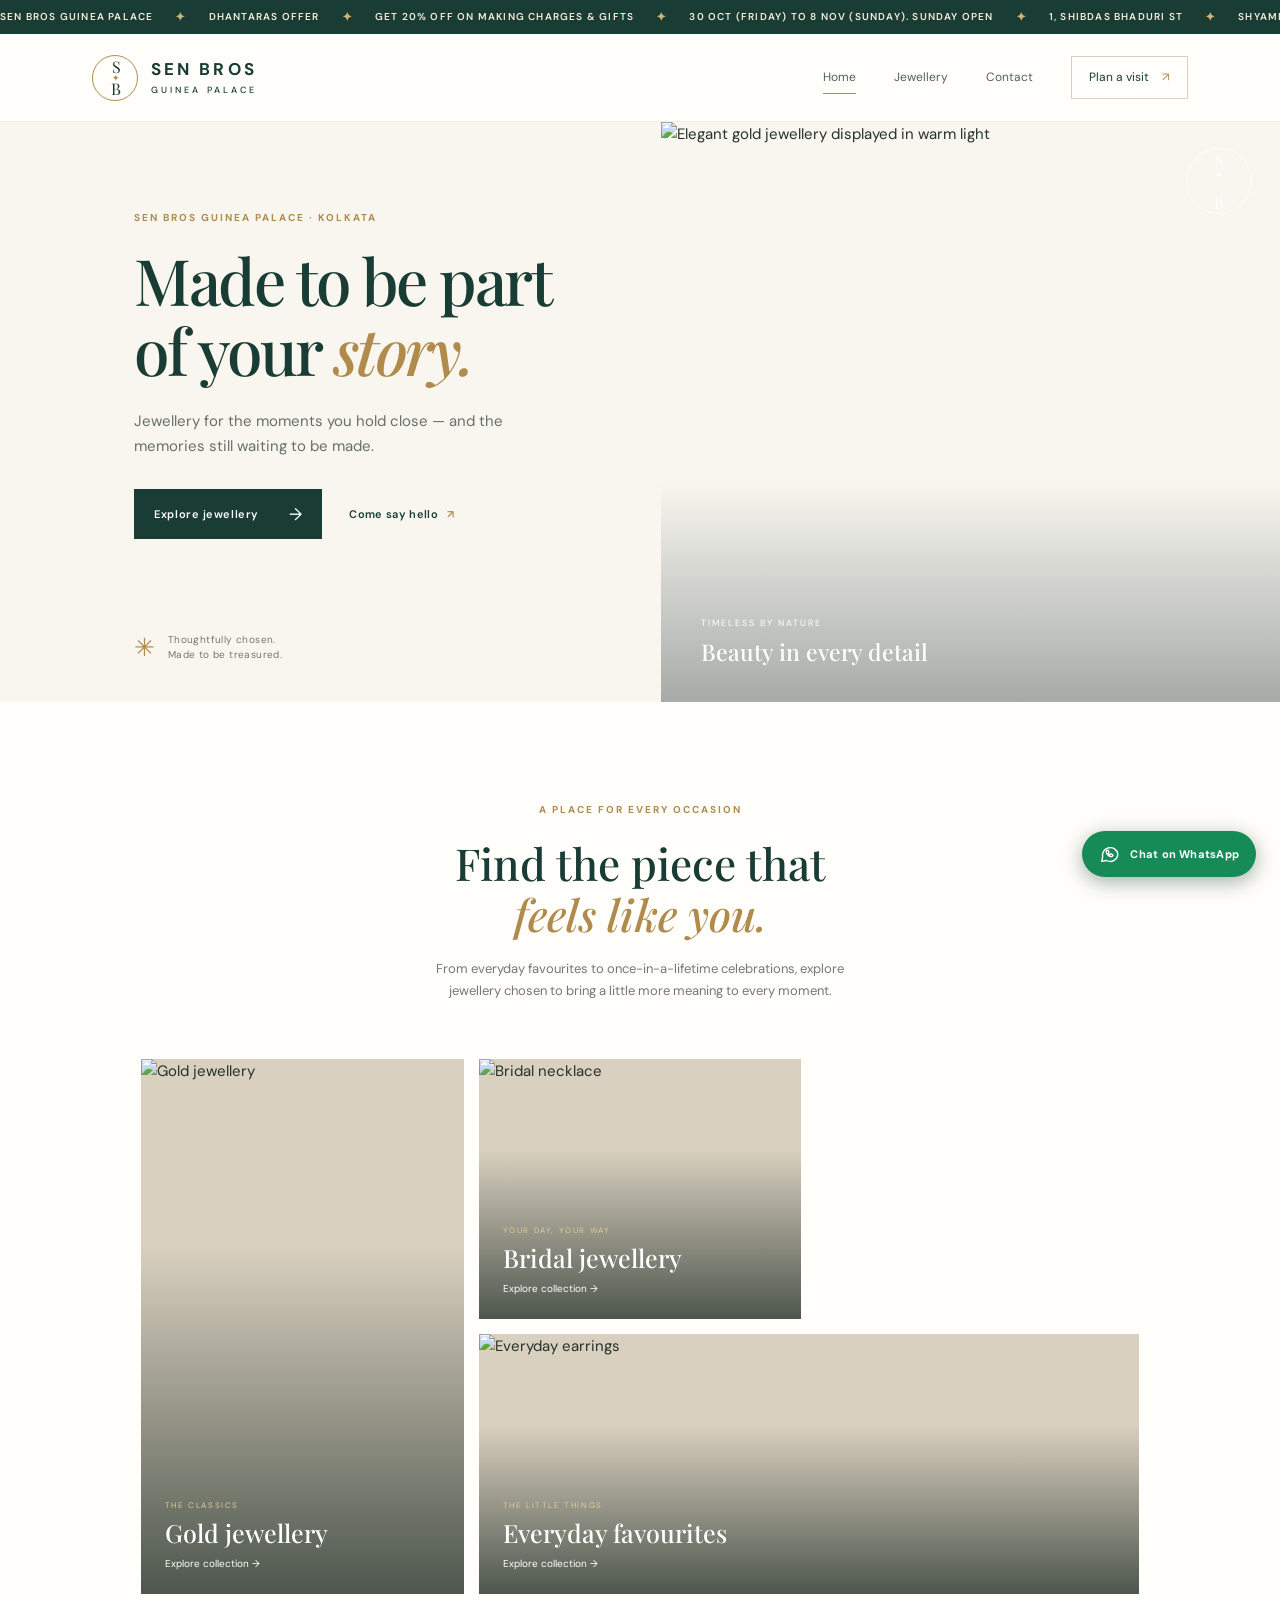
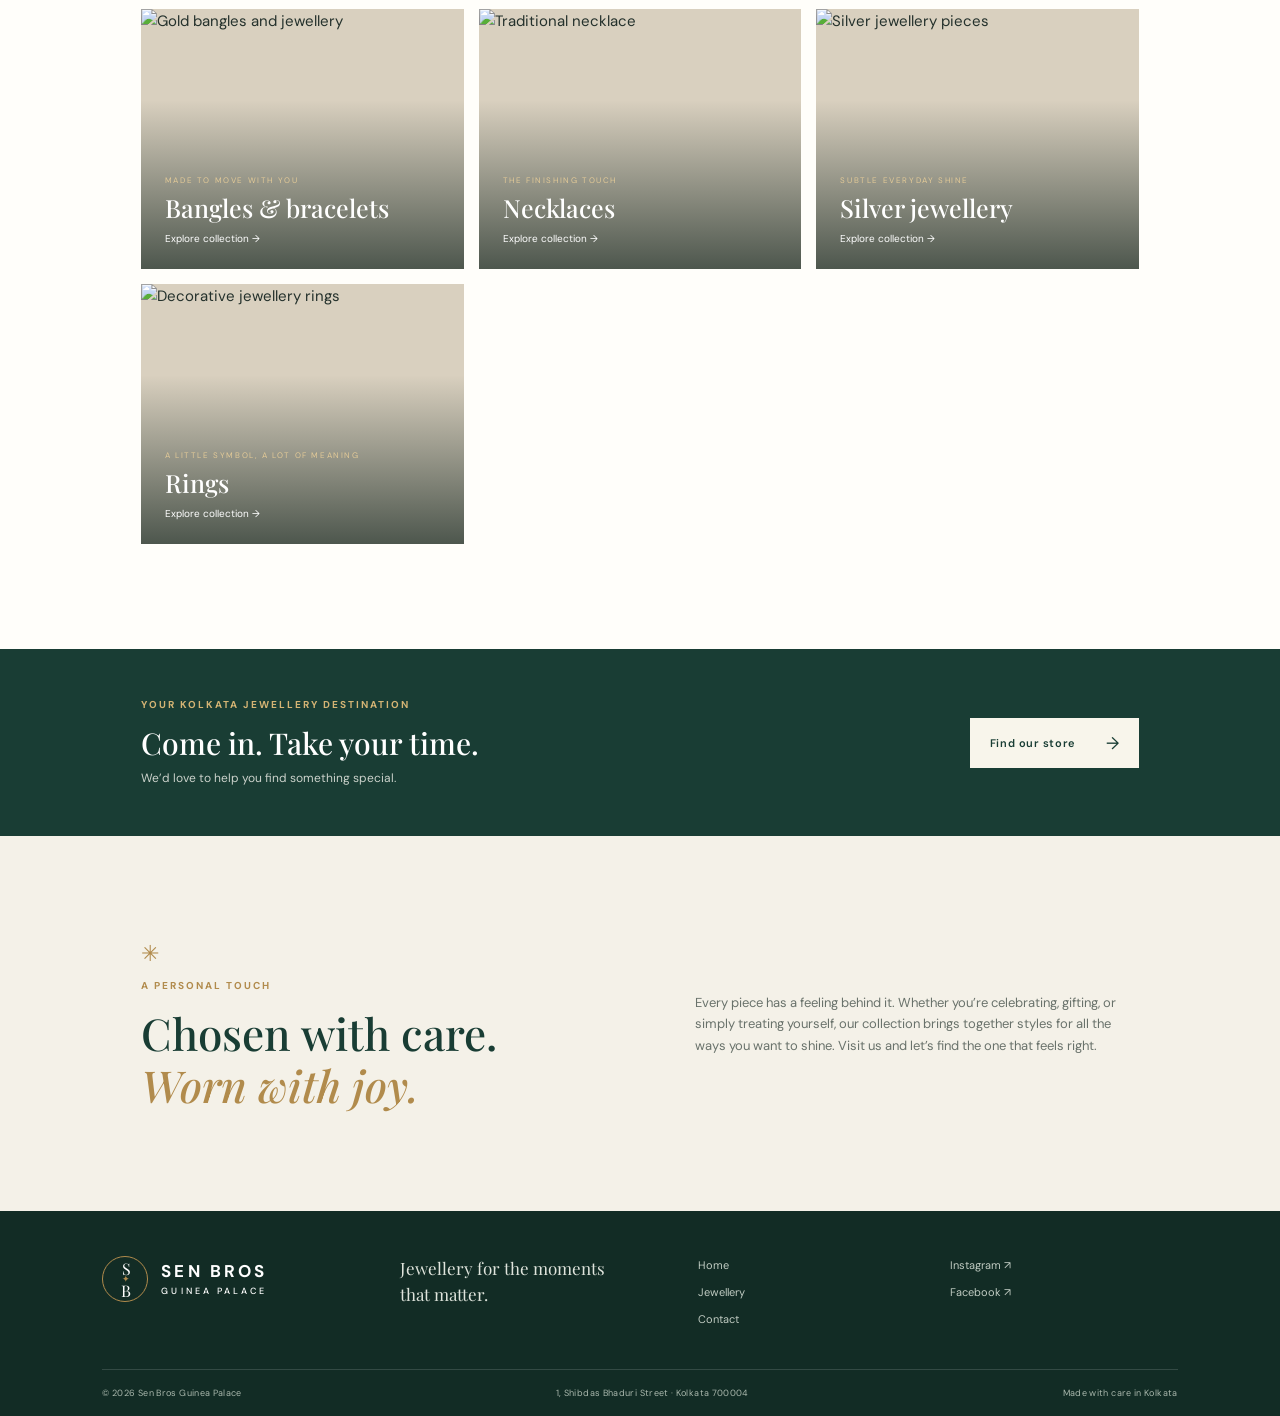
==== index.html @ df0d5112 "Add Sen Bros Guinea Palace website" ====
<!doctype html>
<html lang="en">
<head>
  <meta charset="utf-8">
  <meta name="viewport" content="width=device-width, initial-scale=1">
  <meta name="theme-color" content="#193d34">
  <meta name="description" content="Explore gold, silver, bridal, rings and everyday jewellery at Sen Bros Guinea Palace in Kolkata. Call or visit our jewellery store.">
  <title>Sen Bros Guinea Palace | Jewellery, made for your moments</title>
  <link rel="canonical" href="https://anjansenn-creator.github.io/senbrosguineapalace/">
  <meta property="og:type" content="website">
  <meta property="og:site_name" content="Sen Bros Guinea Palace">
  <meta property="og:title" content="Sen Bros Guinea Palace | Jewellery, made for your moments">
  <meta property="og:description" content="Explore gold, bridal and everyday jewellery at Sen Bros Guinea Palace in Kolkata.">
  <meta property="og:url" content="https://anjansenn-creator.github.io/senbrosguineapalace/">
  <meta property="og:image" content="https://images.unsplash.com/photo-1617038220319-276d3cfab638?auto=format&fit=crop&w=1200&q=85">
  <meta name="twitter:card" content="summary_large_image">
  <meta name="twitter:title" content="Sen Bros Guinea Palace | Jewellery, made for your moments">
  <meta name="twitter:description" content="Explore gold, bridal and everyday jewellery at Sen Bros Guinea Palace in Kolkata.">
  <meta name="twitter:image" content="https://images.unsplash.com/photo-1617038220319-276d3cfab638?auto=format&fit=crop&w=1200&q=85">
  <!-- Add the google-site-verification meta tag provided by Search Console here. -->
  <link rel="preconnect" href="https://fonts.googleapis.com">
  <link rel="preconnect" href="https://fonts.gstatic.com" crossorigin>
  <link href="https://fonts.googleapis.com/css2?family=DM+Sans:wght@400;500;600;700&family=Playfair+Display:wght@500;600;700&display=swap" rel="stylesheet">
  <link rel="stylesheet" href="styles.css">
  <script type="application/ld+json">
  {
    "@context": "https://schema.org",
    "@type": "JewelryStore",
    "name": "Sen Bros Guinea Palace",
    "url": "https://anjansenn-creator.github.io/senbrosguineapalace/",
    "image": "https://images.unsplash.com/photo-1617038220319-276d3cfab638?auto=format&fit=crop&w=1200&q=85",
    "description": "Gold, silver, bridal, rings and everyday jewellery in Kolkata.",
    "telephone": "+91 74399 66356",
    "email": "anjansenn@gmail.com",
    "address": {
      "@type": "PostalAddress",
      "streetAddress": "1, Shibdas Bhaduri Street",
      "addressLocality": "Kolkata",
      "postalCode": "700004",
      "addressRegion": "West Bengal",
      "addressCountry": "IN"
    },
    "hasMap": "https://www.google.com/maps/search/?api=1&query=1%2C+Shibdas+Bhaduri+Street%2C+Kolkata+700004",
    "contactPoint": [{"@type":"ContactPoint","telephone":"+91 98301 53504","contactType":"customer service"}]
  }
  </script>
</head>
<body>
  <div class="announcement" role="region" aria-label="Dhanteras offer announcement"><div class="announcement-track"><p class="announcement-copy"><span>SEN BROS GUINEA PALACE</span><b>✦</b><span>DHANTARAS OFFER</span><b>✦</b><span>GET 20% OFF ON MAKING CHARGES &amp; GIFTS</span><b>✦</b><span>30 OCT (FRIDAY) TO 8 NOV (SUNDAY). SUNDAY OPEN</span><b>✦</b><span>1, SHIBDAS BHADURI ST</span><b>✦</b><span>SHYAMBAZAR, FARIAPUKUR</span><b>✦</b><span>7439966356, 9830153504</span><b>✦</b></p><p class="announcement-copy" aria-hidden="true"><span>SEN BROS GUINEA PALACE</span><b>✦</b><span>DHANTARAS OFFER</span><b>✦</b><span>GET 20% OFF ON MAKING CHARGES &amp; GIFTS</span><b>✦</b><span>30 OCT (FRIDAY) TO 8 NOV (SUNDAY). SUNDAY OPEN</span><b>✦</b><span>1, SHIBDAS BHADURI ST</span><b>✦</b><span>SHYAMBAZAR, FARIAPUKUR</span><b>✦</b><span>7439966356, 9830153504</span><b>✦</b></p></div></div>
  <header class="site-header">
    <a class="brand" href="index.html" aria-label="Sen Bros Guinea Palace home"><span class="brand-mark">S<span>✦</span>B</span><span class="brand-name">SEN BROS <small>GUINEA PALACE</small></span></a>
    <button class="menu-toggle" aria-label="Open navigation" aria-expanded="false">☰</button>
    <nav class="main-nav"><a class="active" href="index.html">Home</a><a href="products.html">Jewellery</a><a href="contact.html">Contact</a><a class="nav-cta" href="contact.html">Plan a visit <span>↗</span></a></nav>
  </header>
  <main>
    <section class="hero">
      <div class="hero-copy"><p class="eyebrow">SEN BROS GUINEA PALACE · KOLKATA</p><h1>Made to be part<br>of your <em>story.</em></h1><p class="hero-lead">Jewellery for the moments you hold close — and the memories still waiting to be made.</p><div class="hero-actions"><a class="button button-dark" href="products.html">Explore jewellery <span>→</span></a><a class="text-link" href="contact.html">Come say hello <span>↗</span></a></div><div class="hero-note"><span class="note-star">✳</span><span>Thoughtfully chosen.<br>Made to be treasured.</span></div></div>
      <div class="hero-visual"><img src="https://images.unsplash.com/photo-1617038220319-276d3cfab638?auto=format&fit=crop&w=1300&q=85" alt="Elegant gold jewellery displayed in warm light"><div class="hero-caption"><span>TIMELESS BY NATURE</span><b>Beauty in every detail</b></div><div class="hero-stamp">S<br><small>✦</small><br>B</div></div>
    </section>
    <section class="intro section-pad"><p class="eyebrow">A PLACE FOR EVERY OCCASION</p><h2>Find the piece that<br><em>feels like you.</em></h2><p class="intro-text">From everyday favourites to once-in-a-lifetime celebrations, explore jewellery chosen to bring a little more meaning to every moment.</p></section>
    <section class="category-grid" aria-label="Shop jewellery categories">
      <a class="category-card category-tall" href="products.html#gold"><img src="https://images.unsplash.com/photo-1611652022419-a9419f74343d?auto=format&fit=crop&w=900&q=85" alt="Gold jewellery"><span class="category-label"><small>THE CLASSICS</small><b>Gold jewellery</b><i>Explore collection →</i></span></a>
      <a class="category-card category-green" href="products.html#bridal"><img src="https://images.unsplash.com/photo-1599643478518-a784e5dc4c8f?auto=format&fit=crop&w=900&q=85" alt="Bridal necklace"><span class="category-label"><small>YOUR DAY, YOUR WAY</small><b>Bridal jewellery</b><i>Explore collection →</i></span></a>
      <a class="category-card category-wide" href="products.html#everyday"><img src="https://images.unsplash.com/photo-1611591437281-460bfbe1220a?auto=format&fit=crop&w=1100&q=85" alt="Everyday earrings"><span class="category-label"><small>THE LITTLE THINGS</small><b>Everyday favourites</b><i>Explore collection →</i></span></a>
      <a class="category-card" href="products.html#bangles"><img src="https://images.unsplash.com/photo-1611591437281-460bfbe1220a?auto=format&fit=crop&w=850&q=85" alt="Gold bangles and jewellery"><span class="category-label"><small>MADE TO MOVE WITH YOU</small><b>Bangles & bracelets</b><i>Explore collection →</i></span></a>
      <a class="category-card" href="products.html#necklaces"><img src="https://images.unsplash.com/photo-1535632066927-ab7c9ab60908?auto=format&fit=crop&w=850&q=85" alt="Traditional necklace"><span class="category-label"><small>THE FINISHING TOUCH</small><b>Necklaces</b><i>Explore collection →</i></span></a>
      <a class="category-card" href="products.html#silver"><img src="https://images.unsplash.com/photo-1611652022419-a9419f74343d?auto=format&fit=crop&w=850&q=85&sat=-35" alt="Silver jewellery pieces"><span class="category-label"><small>SUBTLE EVERYDAY SHINE</small><b>Silver jewellery</b><i>Explore collection →</i></span></a>
      <a class="category-card" href="products.html#rings"><img src="https://images.unsplash.com/photo-1605100804763-247f67b3557e?auto=format&fit=crop&w=850&q=85" alt="Decorative jewellery rings"><span class="category-label"><small>A LITTLE SYMBOL, A LOT OF MEANING</small><b>Rings</b><i>Explore collection →</i></span></a>
    </section>
    <section class="visit-band"><div><p class="eyebrow">YOUR KOLKATA JEWELLERY DESTINATION</p><h2>Come in. Take your time.</h2><p>We’d love to help you find something special.</p></div><a class="button button-light" href="contact.html">Find our store <span>→</span></a></section>
    <section class="promise section-pad"><div><span class="promise-icon">✳</span><p class="eyebrow">A PERSONAL TOUCH</p><h2>Chosen with care.<br><em>Worn with joy.</em></h2></div><p>Every piece has a feeling behind it. Whether you’re celebrating, gifting, or simply treating yourself, our collection brings together styles for all the ways you want to shine. Visit us and let’s find the one that feels right.</p></section>
  </main>
  <footer class="site-footer"><div class="footer-main"><a class="brand brand-footer" href="index.html"><span class="brand-mark">S<span>✦</span>B</span><span class="brand-name">SEN BROS <small>GUINEA PALACE</small></span></a><p>Jewellery for the moments<br>that matter.</p><div class="footer-links"><a href="index.html">Home</a><a href="products.html">Jewellery</a><a href="contact.html">Contact</a></div><div class="social-links"><a href="#" aria-label="Instagram profile">Instagram ↗</a><a href="#" aria-label="Facebook profile">Facebook ↗</a></div></div><div class="footer-bottom"><span>© <span data-year></span> Sen Bros Guinea Palace</span><span>1, Shibdas Bhaduri Street · Kolkata 700004</span><span>Made with care in Kolkata</span></div></footer>
  <a class="whatsapp-float" href="https://wa.me/917439966356" target="_blank" rel="noopener" aria-label="Chat with Sen Bros Guinea Palace on WhatsApp"><svg class="wa-icon" aria-hidden="true" viewBox="0 0 24 24"><path d="M20.5 11.8a8.3 8.3 0 0 1-12.3 7.3L3 20l1-5a8.3 8.3 0 1 1 16.5-3.2Z"/><path d="M8.6 8.2c.2-.4.4-.4.7-.4h.5c.2 0 .3.1.4.4l.7 1.6c.1.2 0 .4-.1.6l-.5.6c-.1.1-.2.3 0 .5.3.5.8 1 1.3 1.3.2.1.4.1.5-.1l.6-.7c.2-.2.3-.2.6-.1l1.5.7c.3.1.4.2.4.4 0 .3-.1 1-.6 1.4-.5.4-1.1.6-1.7.5-.7-.1-1.6-.5-2.7-1.4-1.3-1.1-2.1-2.4-2.3-3.3-.2-.8 0-1.5.7-2Z"/></svg><span>Chat on WhatsApp</span></a>
  <script src="script.js"></script>
</body>
</html>
---- styles.css ----
:root{--green:#193d34;--green2:#285448;--gold:#b18b4c;--cream:#f8f6ef;--paper:#fffefa;--ink:#24312c;--muted:#727a73;--line:#e7e3d8;--serif:'Playfair Display',Georgia,serif;--sans:'DM Sans',Arial,sans-serif}
*{box-sizing:border-box}html{scroll-behavior:smooth}body{margin:0;background:var(--paper);color:var(--ink);font:15px/1.65 var(--sans)}a{color:inherit;text-decoration:none}img{display:block;max-width:100%}
.announcement{height:34px;overflow:hidden;display:flex;align-items:center;background:var(--green);color:#f5edda;text-transform:uppercase}.announcement-track{display:flex;width:max-content;animation:announcement-scroll 48s linear infinite}.announcement:hover .announcement-track{animation-play-state:paused}.announcement-copy{display:flex;align-items:center;gap:22px;flex:none;margin:0;padding:0 22px 0 0;white-space:nowrap;font-size:10px;font-weight:600;letter-spacing:.12em;line-height:34px}.announcement-copy b{color:#d4b474;font-size:12px}@keyframes announcement-scroll{from{transform:translateX(0)}to{transform:translateX(-50%)}}@media(prefers-reduced-motion:reduce){.announcement{height:auto;min-height:34px}.announcement-track{display:block;width:100%;animation:none}.announcement-copy:not([aria-hidden]){white-space:normal;justify-content:center;flex-wrap:wrap;gap:5px 12px;padding:8px 12px;line-height:1.4;text-align:center}.announcement-copy[aria-hidden=true]{display:none}}
.site-header{height:88px;padding:0 7.2%;display:flex;align-items:center;justify-content:space-between;background:var(--paper);position:relative;z-index:5;border-bottom:1px solid #1e372e12}.brand{display:inline-flex;align-items:center;gap:13px;color:var(--green)}.brand-mark{width:46px;height:46px;display:grid;place-items:center;border:1px solid var(--gold);border-radius:50%;font:16px var(--serif);letter-spacing:-2px;position:relative}.brand-mark span{position:absolute;color:var(--gold);font-size:9px;left:19px;top:15px}.brand-name{font-size:17px;font-weight:700;line-height:1.2;letter-spacing:.18em}.brand-name small{display:block;font-size:9px;letter-spacing:.34em;font-weight:500;margin-top:5px}.main-nav{display:flex;align-items:center;gap:38px;font-size:12px;color:#526159}.main-nav>a:not(.nav-cta){padding:10px 0;position:relative}.main-nav>a.active:after,.main-nav>a:not(.nav-cta):hover:after{content:"";height:1px;width:100%;position:absolute;bottom:3px;left:0;background:var(--gold)}.nav-cta{border:1px solid #d9d1bd;padding:11px 17px;color:var(--green)}.nav-cta span{margin-left:10px;color:var(--gold)}.menu-toggle{display:none;border:0;background:none;font-size:24px;color:var(--green)}
.hero{display:grid;grid-template-columns:46% 54%;min-height:580px;background:var(--cream);padding-left:10.5%}.hero-copy{padding:88px 7% 55px 0;position:relative}.eyebrow{font-size:10px;letter-spacing:.2em;color:var(--gold);font-weight:700;margin:0 0 18px;text-transform:uppercase}.hero h1,.page-hero h1,.contact-heading h1{font:500 clamp(48px,5vw,76px)/1.1 var(--serif);letter-spacing:-.04em;color:var(--green);margin:0}.hero h1 em,.intro h2 em,.promise h2 em,.page-hero h1 em,.contact-heading h1 em{font-weight:500;color:var(--gold)}.hero-lead{max-width:370px;color:#667069;margin:24px 0 30px;font-size:15px}.hero-actions{display:flex;align-items:center;gap:27px}.button{display:inline-flex;justify-content:center;align-items:center;gap:30px;padding:14px 20px;font:600 11px var(--sans);letter-spacing:.05em;border:0;cursor:pointer}.button span{font-size:17px;font-weight:400}.button-dark{color:white;background:var(--green)}.button-dark:hover{background:var(--green2)}.text-link{font-size:11px;color:var(--green);font-weight:600;letter-spacing:.03em}.text-link span{margin-left:6px;color:var(--gold)}.hero-note{display:flex;align-items:center;gap:12px;position:absolute;bottom:36px;color:#717971;font-size:10px;line-height:1.5;letter-spacing:.04em}.note-star{font-size:25px;color:var(--gold)}.hero-visual{position:relative;min-height:580px;overflow:hidden}.hero-visual>img{width:100%;height:100%;position:absolute;inset:0;object-fit:cover;object-position:center 52%}.hero-visual:after{content:"";position:absolute;inset:0;background:linear-gradient(0deg,#0e1e2459,transparent 38%)}.hero-caption{position:absolute;z-index:1;left:40px;bottom:35px;color:white;display:flex;flex-direction:column}.hero-caption span{font-size:9px;letter-spacing:.22em}.hero-caption b{font:500 23px var(--serif);margin-top:5px}.hero-stamp{position:absolute;z-index:1;top:26px;right:28px;width:66px;height:66px;border:1px solid #ffffffb3;border-radius:50%;display:grid;place-items:center;align-content:center;color:white;font:15px var(--serif);line-height:.85;text-align:center}.hero-stamp small{font-size:10px;margin:5px}
.section-pad{padding:100px 11%}.intro{text-align:center;padding-bottom:58px}.intro h2,.promise h2{font:500 44px/1.18 var(--serif);color:var(--green);margin:0}.intro-text{max-width:440px;margin:18px auto 0;color:var(--muted);font-size:13px}.category-grid{padding:0 11% 105px;display:grid;grid-template-columns:1fr 1fr 1fr;grid-auto-rows:260px;gap:15px}.category-card{position:relative;overflow:hidden;background:#d9d0bf}.category-card:after{content:"";position:absolute;inset:0;background:linear-gradient(0deg,#12231db3,transparent 65%)}.category-card img{width:100%;height:100%;object-fit:cover;transition:transform .6s}.category-card:hover img{transform:scale(1.04)}.category-tall{grid-row:span 2}.category-wide{grid-column:span 2}.category-label{position:absolute;z-index:1;bottom:22px;left:24px;display:flex;flex-direction:column;color:white}.category-label small{font-size:8px;letter-spacing:.2em;color:#e3ca97}.category-label b{font:500 25px var(--serif);margin:4px 0 7px}.category-label i{font-style:normal;font-size:10px}
.visit-band{background:var(--green);padding:48px 11%;display:flex;justify-content:space-between;align-items:center;color:white}.visit-band .eyebrow{color:#d4b474;margin-bottom:9px}.visit-band h2{font:500 30px var(--serif);margin:0}.visit-band p:not(.eyebrow){margin:6px 0 0;font-size:12px;color:#cbd2cb}.button-light{color:var(--green);background:#f8f5eb}.promise{display:grid;grid-template-columns:1fr 1fr;gap:11%;align-items:center;background:#f4f1e8}.promise .promise-icon{color:var(--gold);font-size:22px}.promise .eyebrow{margin:5px 0 13px}.promise>p{color:#69726b;font-size:13px;max-width:440px}
.site-footer{background:#122c25;color:#dfe4dc;padding:45px 8% 0}.footer-main{display:grid;grid-template-columns:1.2fr 1.2fr 1fr 1fr;gap:25px;align-items:start;padding-bottom:40px}.brand-footer{color:white}.footer-main>p{font:17px/1.5 var(--serif);color:#dfe4dc;margin:0}.footer-links,.social-links{display:flex;flex-direction:column;gap:9px;font-size:11px;color:#c0cbc2}.footer-links a:hover,.social-links a:hover{color:#e4c786}.footer-bottom{border-top:1px solid #ffffff24;padding:16px 0;display:flex;justify-content:space-between;gap:15px;font-size:9px;color:#aab8ad;letter-spacing:.04em}
.page-hero{text-align:center;background:var(--cream);padding:70px 8% 0}.page-hero h1{font-size:58px}.page-hero>p:not(.eyebrow){max-width:440px;margin:17px auto 36px;color:var(--muted);font-size:13px}.page-hero-photo{height:300px;max-width:1100px;margin:auto;overflow:hidden}.page-hero-photo img{width:100%;height:100%;object-fit:cover;object-position:center 48%}.collection-list{padding-top:76px;padding-bottom:90px}.collection-row{display:grid;grid-template-columns:1fr 1fr;align-items:center;gap:9%;margin-bottom:84px;scroll-margin-top:24px}.collection-row:last-child{margin-bottom:0}.collection-row.reverse .collection-image{order:2}.collection-image{height:390px;background:var(--cream);overflow:hidden}.collection-image img{width:100%;height:100%;object-fit:cover}.collection-copy h2,.form-card h2,.detail-block h2{font:500 36px/1.2 var(--serif);color:var(--green);margin:0 0 15px}.collection-copy>p:not(.eyebrow){color:var(--muted);font-size:13px;max-width:440px}.product-tags{display:flex;flex-wrap:wrap;gap:7px;margin:22px 0}.product-tags span{border:1px solid var(--line);padding:6px 10px;font-size:9px;color:#69746c}.collection-copy .text-link{display:inline-block;margin-top:6px}
.contact-heading{text-align:center;background:var(--cream);padding:73px 20px 52px}.contact-heading h1{font-size:56px}.contact-heading>p:last-child{max-width:450px;color:var(--muted);font-size:13px;margin:17px auto 0}.contact-layout{display:grid;grid-template-columns:.9fr 1.1fr;gap:12%;padding-top:76px;padding-bottom:85px}.contact-details{padding-top:8px}.detail-block{display:grid;grid-template-columns:35px 1fr;gap:10px;padding:0 0 24px;margin-bottom:23px;border-bottom:1px solid var(--line)}.detail-number{font:13px var(--serif);color:var(--gold)}.detail-block .eyebrow{margin-bottom:7px}.detail-block h2{font-size:23px;margin-bottom:8px}.detail-block p:not(.eyebrow){font-size:12px;line-height:1.8;color:#657168;margin:0}.detail-block p a:hover{color:var(--gold)}.detail-block .text-link{display:inline-block;margin-top:10px;font-size:10px}.social-contact{display:flex;gap:18px;align-items:center;font-size:10px}.social-contact .eyebrow{margin:0}.social-contact a{color:var(--green);font-weight:600}.form-card{background:var(--cream);padding:35px 38px}.form-card h2{font-size:30px;margin-bottom:7px}.form-intro{font-size:12px;color:var(--muted);margin:0 0 22px}.form-card form{display:grid;grid-template-columns:1fr;gap:7px}.form-card label{font-size:10px;font-weight:600;color:#48574d;margin-top:7px}.form-card label span{color:#899188;font-weight:400}.form-card input,.form-card select,.form-card textarea{width:100%;background:var(--paper);border:1px solid var(--line);padding:11px 12px;color:var(--ink);font:12px var(--sans);border-radius:0}.form-card input:focus,.form-card select:focus,.form-card textarea:focus{outline:1px solid var(--gold)}.form-card textarea{resize:vertical}.form-submit{margin-top:11px;justify-self:start}.form-note{font-size:9px;line-height:1.6;color:#7b827b;margin:5px 0 0}.form-note a{text-decoration:underline;color:var(--green)}.map-section{padding:0 11% 90px}.map-heading{display:flex;align-items:end;justify-content:space-between;margin-bottom:20px}.map-heading .eyebrow{margin-bottom:7px}.map-heading h2{font:500 30px var(--serif);color:var(--green);margin:0}.map-section iframe{width:100%;height:360px;border:0;filter:saturate(.72)}
.whatsapp-float{position:fixed;right:24px;bottom:23px;z-index:10;display:flex;align-items:center;gap:9px;padding:12px 17px;border-radius:30px;background:#168b58;color:white;box-shadow:0 5px 20px #102c2360;font-size:11px;font-weight:700;letter-spacing:.02em;transition:transform .2s,background .2s}.whatsapp-float:hover{background:#107548;transform:translateY(-2px)}.wa-icon{width:22px;height:22px;fill:none;stroke:white;stroke-width:1.5;stroke-linecap:round;stroke-linejoin:round;flex:none}
@media(max-width:900px){.site-header{padding:0 5%;height:78px}.main-nav{gap:20px}.hero{padding-left:7%}.hero-copy{padding-top:72px}.section-pad{padding-left:7%;padding-right:7%}.category-grid{padding-left:7%;padding-right:7%}.contact-layout{gap:7%}.footer-main{grid-template-columns:1fr 1fr}.footer-bottom{flex-wrap:wrap}.collection-image{height:330px}}
@media(max-width:640px){.announcement{height:34px}.announcement-copy{font-size:8px;gap:12px;line-height:34px}}
@media(max-width:640px){.announcement{font-size:8px;height:30px}.site-header{height:68px}.brand{gap:9px}.brand-mark{width:37px;height:37px;font-size:14px}.brand-mark span{left:15px;top:12px}.brand-name{font-size:13px;letter-spacing:.15em}.brand-name small{font-size:7px;letter-spacing:.3em}.menu-toggle{display:block}.main-nav{display:none;position:absolute;top:68px;left:0;right:0;background:var(--paper);padding:15px 6% 22px;box-shadow:0 12px 18px #182b1c18;align-items:stretch;gap:3px;flex-direction:column}.main-nav.open{display:flex}.main-nav>a:not(.nav-cta){padding:10px 0}.main-nav>a.active:after,.main-nav>a:not(.nav-cta):hover:after{display:none}.nav-cta{margin-top:7px;text-align:center}.hero{display:flex;flex-direction:column;padding:0}.hero-copy{padding:59px 8% 76px}.hero h1{font-size:52px}.hero-lead{font-size:14px;max-width:330px}.hero-note{bottom:18px}.hero-visual{min-height:350px;height:350px}.hero-caption{left:22px;bottom:20px}.hero-stamp{width:54px;height:54px;right:18px;top:18px}.section-pad{padding:68px 7%}.intro{padding-bottom:40px}.intro h2,.promise h2{font-size:36px}.intro-text{font-size:12px}.category-grid{padding:0 7% 68px;grid-template-columns:1fr 1fr;grid-auto-rows:210px;gap:9px}.category-tall{grid-row:span 2}.category-wide{grid-column:span 2}.category-label{left:14px;bottom:14px}.category-label b{font-size:19px}.category-label small{font-size:7px}.category-label i{font-size:9px}.visit-band{padding:36px 7%;align-items:flex-start;gap:18px;flex-direction:column}.visit-band h2{font-size:26px}.promise{grid-template-columns:1fr;gap:15px}.promise>p{font-size:12px;margin:0}.site-footer{padding:34px 7% 0}.footer-main{grid-template-columns:1fr 1fr;gap:26px 15px}.footer-main>p{font-size:15px}.footer-bottom{font-size:8px;flex-direction:column;gap:6px}.page-hero{padding:54px 7% 0}.page-hero h1,.contact-heading h1{font-size:46px}.page-hero>p:not(.eyebrow){font-size:12px}.page-hero-photo{height:230px}.collection-list{padding-top:54px;padding-bottom:60px}.collection-row{grid-template-columns:1fr;gap:20px;margin-bottom:52px}.collection-row.reverse .collection-image{order:0}.collection-image{height:300px}.collection-copy h2{font-size:31px}.collection-copy>p:not(.eyebrow){font-size:12px}.contact-heading{padding:54px 7% 38px}.contact-heading>p:last-child{font-size:12px}.contact-layout{grid-template-columns:1fr;gap:40px;padding-top:49px;padding-bottom:57px}.form-card{padding:27px 21px}.form-card h2{font-size:27px}.map-section{padding:0 7% 60px}.map-heading{align-items:flex-start;gap:12px;flex-direction:column}.map-heading h2{font-size:26px}.map-section iframe{height:300px}.whatsapp-float{right:14px;bottom:14px;padding:11px 14px;font-size:10px}}
@media(max-width:640px){.announcement{height:34px}.announcement-copy{font-size:8px;gap:12px;line-height:34px}}
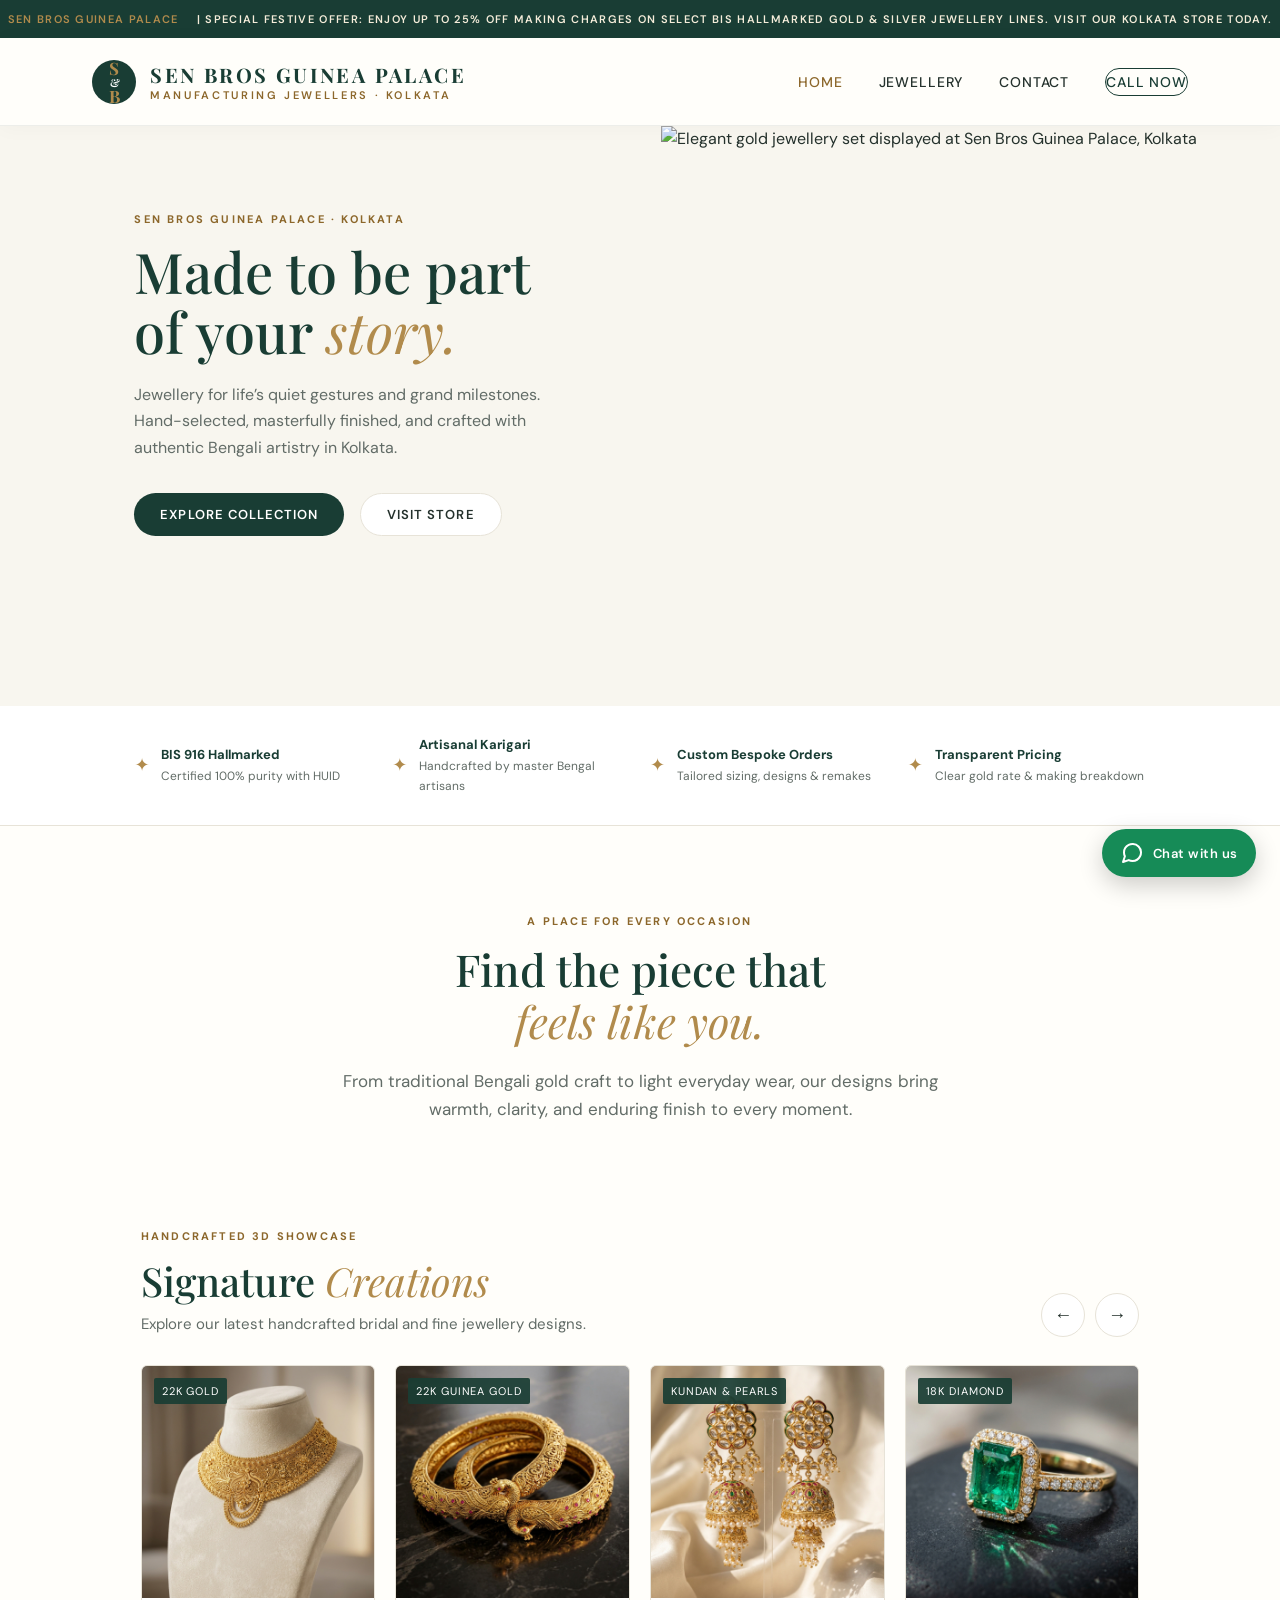
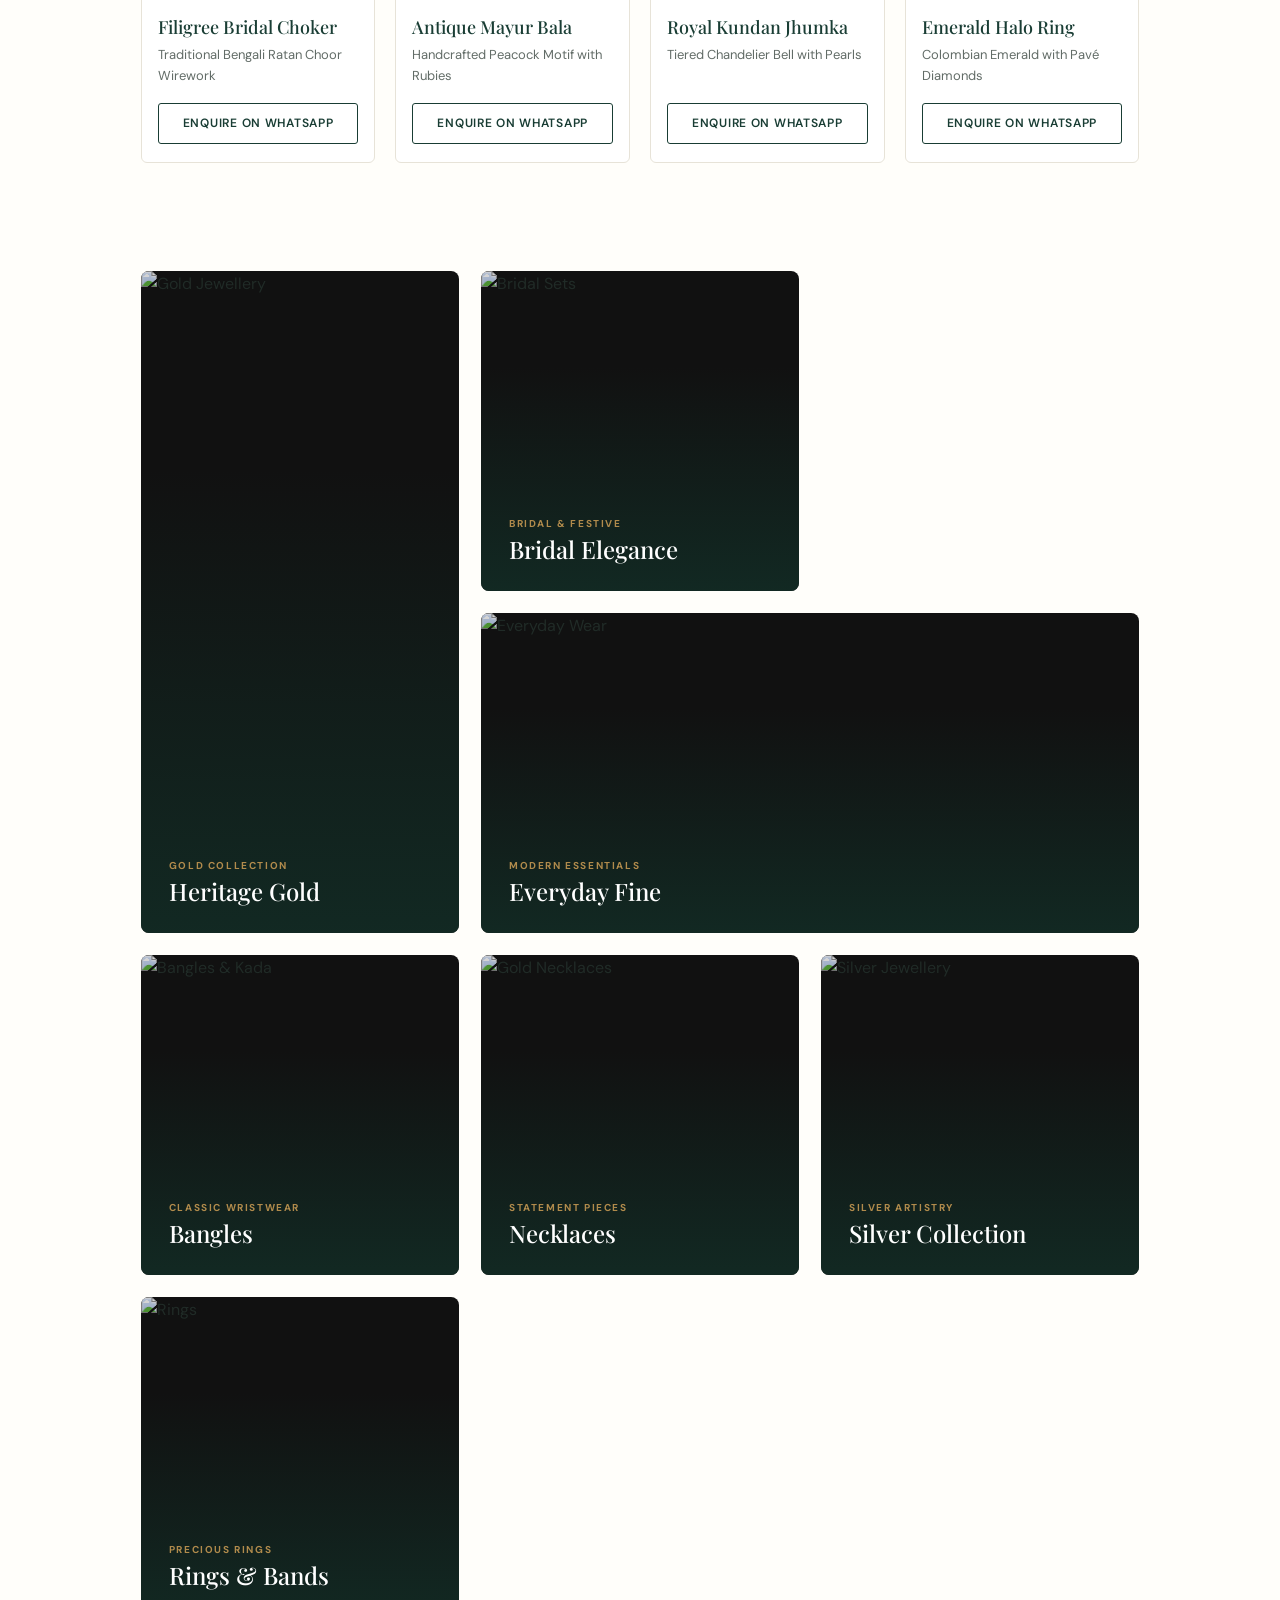
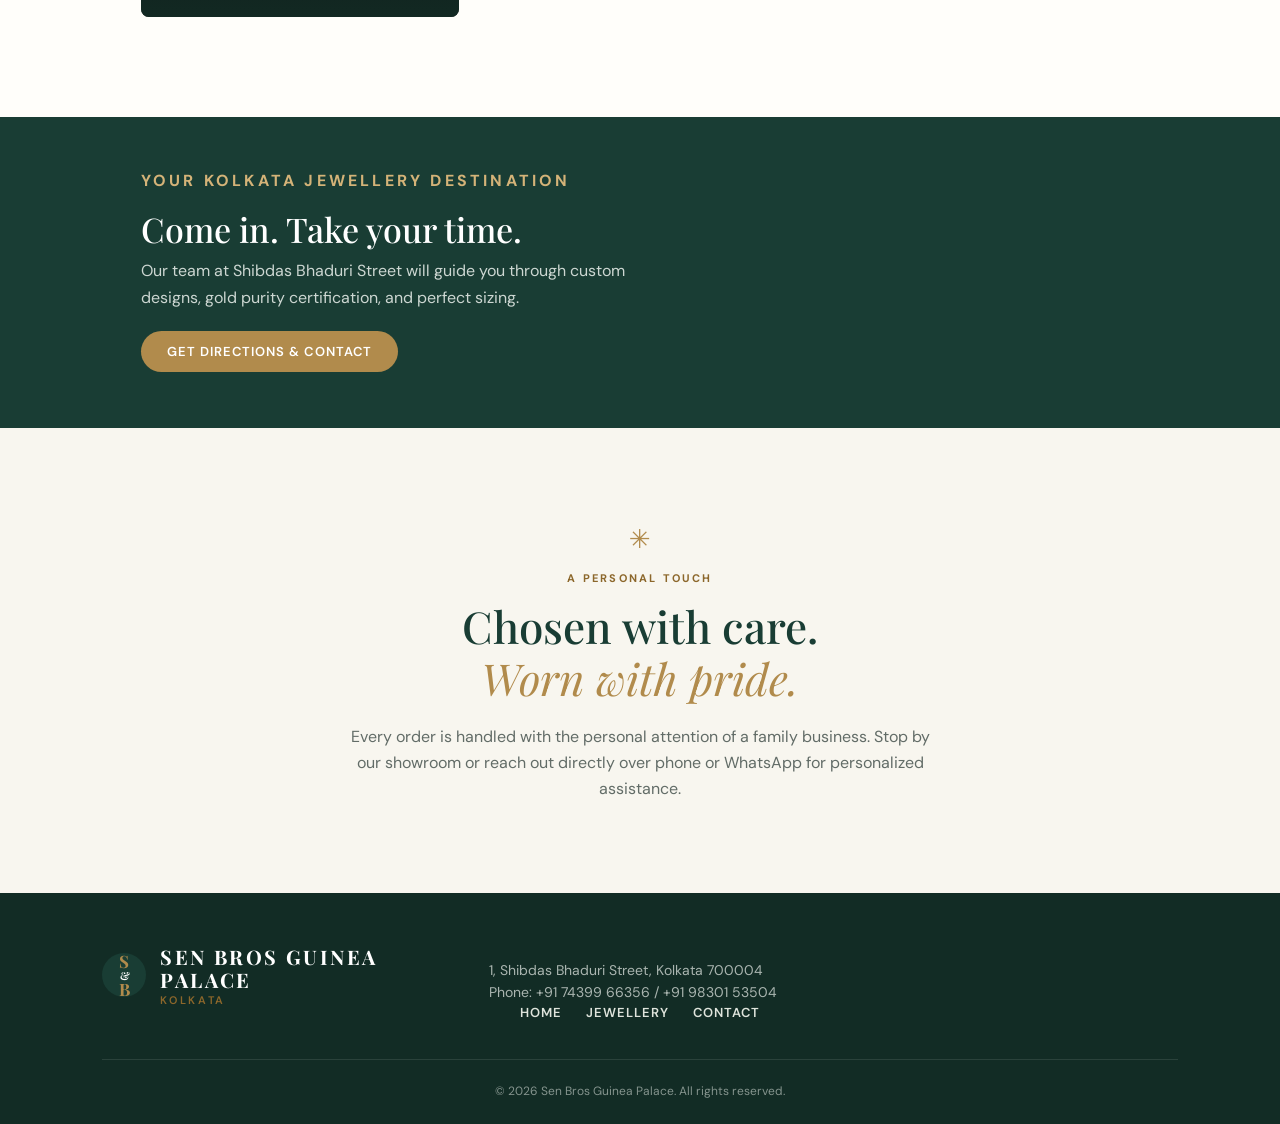
==== commit 53da5067: "Modernize typography and add 3D carousel" ====
--- a/index.html
+++ b/index.html
@@ -4,23 +4,22 @@
   <meta charset="utf-8">
   <meta name="viewport" content="width=device-width, initial-scale=1">
   <meta name="theme-color" content="#193d34">
-  <meta name="description" content="Explore gold, silver, bridal, rings and everyday jewellery at Sen Bros Guinea Palace in Kolkata. Call or visit our jewellery store.">
+  <meta name="description" content="Explore gold, silver, bridal, rings and everyday jewellery at Sen Bros Guinea Palace, Kolkata. Visit our flagship store at Shibdas Bhaduri Street.">
   <title>Sen Bros Guinea Palace | Jewellery, made for your moments</title>
   <link rel="canonical" href="https://anjansenn-creator.github.io/senbrosguineapalace/">
   <meta property="og:type" content="website">
   <meta property="og:site_name" content="Sen Bros Guinea Palace">
   <meta property="og:title" content="Sen Bros Guinea Palace | Jewellery, made for your moments">
-  <meta property="og:description" content="Explore gold, bridal and everyday jewellery at Sen Bros Guinea Palace in Kolkata.">
+  <meta property="og:description" content="Explore gold, silver, bridal, rings and everyday jewellery at Sen Bros Guinea Palace, Kolkata. Visit our flagship store at Shibdas Bhaduri Street.">
   <meta property="og:url" content="https://anjansenn-creator.github.io/senbrosguineapalace/">
   <meta property="og:image" content="https://images.unsplash.com/photo-1617038220319-276d3cfab638?auto=format&fit=crop&w=1200&q=85">
   <meta name="twitter:card" content="summary_large_image">
   <meta name="twitter:title" content="Sen Bros Guinea Palace | Jewellery, made for your moments">
-  <meta name="twitter:description" content="Explore gold, bridal and everyday jewellery at Sen Bros Guinea Palace in Kolkata.">
+  <meta name="twitter:description" content="Explore gold, silver, bridal, rings and everyday jewellery at Sen Bros Guinea Palace, Kolkata. Visit our flagship store at Shibdas Bhaduri Street.">
   <meta name="twitter:image" content="https://images.unsplash.com/photo-1617038220319-276d3cfab638?auto=format&fit=crop&w=1200&q=85">
-  <!-- Add the google-site-verification meta tag provided by Search Console here. -->
   <link rel="preconnect" href="https://fonts.googleapis.com">
   <link rel="preconnect" href="https://fonts.gstatic.com" crossorigin>
-  <link href="https://fonts.googleapis.com/css2?family=DM+Sans:wght@400;500;600;700&family=Playfair+Display:wght@500;600;700&display=swap" rel="stylesheet">
+  <link href="https://fonts.googleapis.com/css2?family=DM+Sans:wght@400;500;600;700&family=Playfair+Display:ital,wght@0,500;0,600;0,700;1,400;1,500&display=swap" rel="stylesheet">
   <link rel="stylesheet" href="styles.css">
   <script type="application/ld+json">
   {
@@ -46,32 +45,220 @@
   </script>
 </head>
 <body>
-  <div class="announcement" role="region" aria-label="Dhanteras offer announcement"><div class="announcement-track"><p class="announcement-copy"><span>SEN BROS GUINEA PALACE</span><b>✦</b><span>DHANTARAS OFFER</span><b>✦</b><span>GET 20% OFF ON MAKING CHARGES &amp; GIFTS</span><b>✦</b><span>30 OCT (FRIDAY) TO 8 NOV (SUNDAY). SUNDAY OPEN</span><b>✦</b><span>1, SHIBDAS BHADURI ST</span><b>✦</b><span>SHYAMBAZAR, FARIAPUKUR</span><b>✦</b><span>7439966356, 9830153504</span><b>✦</b></p><p class="announcement-copy" aria-hidden="true"><span>SEN BROS GUINEA PALACE</span><b>✦</b><span>DHANTARAS OFFER</span><b>✦</b><span>GET 20% OFF ON MAKING CHARGES &amp; GIFTS</span><b>✦</b><span>30 OCT (FRIDAY) TO 8 NOV (SUNDAY). SUNDAY OPEN</span><b>✦</b><span>1, SHIBDAS BHADURI ST</span><b>✦</b><span>SHYAMBAZAR, FARIAPUKUR</span><b>✦</b><span>7439966356, 9830153504</span><b>✦</b></p></div></div>
+  <div class="announcement" role="region" aria-label="Dhanteras offer announcement">
+    <div class="announcement-track">
+      <p class="announcement-copy"><span>SEN BROS GUINEA PALACE</span> | Special Festive Offer: Enjoy up to 25% off making charges on select BIS hallmarked gold & silver jewellery lines. Visit our Kolkata store today.</p>
+    </div>
+  </div>
+  
   <header class="site-header">
-    <a class="brand" href="index.html" aria-label="Sen Bros Guinea Palace home"><span class="brand-mark">S<span>✦</span>B</span><span class="brand-name">SEN BROS <small>GUINEA PALACE</small></span></a>
+    <a class="brand" href="index.html" aria-label="Sen Bros Guinea Palace home">
+      <span class="brand-mark">S<span>&amp;</span>B</span>
+      <span class="brand-name">SEN BROS GUINEA PALACE<small>Manufacturing Jewellers · Kolkata</small></span>
+    </a>
     <button class="menu-toggle" aria-label="Open navigation" aria-expanded="false">☰</button>
-    <nav class="main-nav"><a class="active" href="index.html">Home</a><a href="products.html">Jewellery</a><a href="contact.html">Contact</a><a class="nav-cta" href="contact.html">Plan a visit <span>↗</span></a></nav>
+    <nav class="main-nav">
+      <a class="active" href="index.html">Home</a>
+      <a href="products.html">Jewellery</a>
+      <a href="contact.html">Contact</a>
+      <a class="nav-cta" href="tel:+917439966356">Call Now</a>
+    </nav>
   </header>
+
   <main>
     <section class="hero">
-      <div class="hero-copy"><p class="eyebrow">SEN BROS GUINEA PALACE · KOLKATA</p><h1>Made to be part<br>of your <em>story.</em></h1><p class="hero-lead">Jewellery for the moments you hold close — and the memories still waiting to be made.</p><div class="hero-actions"><a class="button button-dark" href="products.html">Explore jewellery <span>→</span></a><a class="text-link" href="contact.html">Come say hello <span>↗</span></a></div><div class="hero-note"><span class="note-star">✳</span><span>Thoughtfully chosen.<br>Made to be treasured.</span></div></div>
-      <div class="hero-visual"><img src="https://images.unsplash.com/photo-1617038220319-276d3cfab638?auto=format&fit=crop&w=1300&q=85" alt="Elegant gold jewellery displayed in warm light"><div class="hero-caption"><span>TIMELESS BY NATURE</span><b>Beauty in every detail</b></div><div class="hero-stamp">S<br><small>✦</small><br>B</div></div>
-    </section>
-    <section class="intro section-pad"><p class="eyebrow">A PLACE FOR EVERY OCCASION</p><h2>Find the piece that<br><em>feels like you.</em></h2><p class="intro-text">From everyday favourites to once-in-a-lifetime celebrations, explore jewellery chosen to bring a little more meaning to every moment.</p></section>
+      <div class="hero-copy">
+        <p class="eyebrow">SEN BROS GUINEA PALACE · KOLKATA</p>
+        <h1>Made to be part<br>of your <em>story.</em></h1>
+        <p class="hero-lead">Jewellery for life’s quiet gestures and grand milestones. Hand-selected, masterfully finished, and crafted with authentic Bengali artistry in Kolkata.</p>
+        <div class="hero-actions">
+          <a class="btn primary" href="products.html">Explore Collection</a>
+          <a class="btn secondary" href="contact.html">Visit Store</a>
+        </div>
+      </div>
+      <div class="hero-visual">
+        <img src="https://images.unsplash.com/photo-1617038220319-276d3cfab638?auto=format&fit=crop&w=1300&q=85" alt="Elegant gold jewellery set displayed at Sen Bros Guinea Palace, Kolkata" fetchpriority="high">
+      </div>
+    </section>
+
+    <!-- Trust & Craftsmanship Strip -->
+    <section class="trust-strip" aria-label="Quality guarantees">
+      <div class="trust-item">
+        <span class="trust-icon">✦</span>
+        <div>
+          <b>BIS 916 Hallmarked</b>
+          <p>Certified 100% purity with HUID</p>
+        </div>
+      </div>
+      <div class="trust-item">
+        <span class="trust-icon">✦</span>
+        <div>
+          <b>Artisanal Karigari</b>
+          <p>Handcrafted by master Bengal artisans</p>
+        </div>
+      </div>
+      <div class="trust-item">
+        <span class="trust-icon">✦</span>
+        <div>
+          <b>Custom Bespoke Orders</b>
+          <p>Tailored sizing, designs & remakes</p>
+        </div>
+      </div>
+      <div class="trust-item">
+        <span class="trust-icon">✦</span>
+        <div>
+          <b>Transparent Pricing</b>
+          <p>Clear gold rate & making breakdown</p>
+        </div>
+      </div>
+    </section>
+
+    <section class="intro section-pad">
+      <p class="eyebrow">A PLACE FOR EVERY OCCASION</p>
+      <h2>Find the piece that<br><em>feels like you.</em></h2>
+      <p class="intro-text">From traditional Bengali gold craft to light everyday wear, our designs bring warmth, clarity, and enduring finish to every moment.</p>
+    </section>
+
+    <!-- Signature 3D Jewellery Showcase Carousel -->
+    <section class="designs-carousel-section" aria-label="Signature Jewellery Showcase">
+      <div class="carousel-header">
+        <div>
+          <p class="eyebrow">HANDCRAFTED 3D SHOWCASE</p>
+          <h2 class="carousel-heading">Signature <em>Creations</em></h2>
+          <p class="carousel-subheading">Explore our latest handcrafted bridal and fine jewellery designs.</p>
+        </div>
+        <div class="carousel-controls">
+          <button class="carousel-arrow" id="carouselPrev" aria-label="Previous designs">←</button>
+          <button class="carousel-arrow" id="carouselNext" aria-label="Next designs">→</button>
+        </div>
+      </div>
+
+      <div class="carousel-track" id="jewelleryTrack">
+        <!-- 1. Bengali Filigree Choker -->
+        <article class="design-card">
+          <div class="card-img-wrap">
+            <span class="purity-badge">22K Gold</span>
+            <img src="images/choker-filigree-3d.jpg" alt="22K Pure Gold Filigree Bridal Choker Necklace" width="400" height="400" fetchpriority="high">
+          </div>
+          <div class="card-info">
+            <h3>Filigree Bridal Choker</h3>
+            <p class="spec">Traditional Bengali Ratan Choor Wirework</p>
+            <a class="card-enquire" href="https://wa.me/917439966356?text=Hi%2C%20I%20am%20interested%20in%20the%2022K%20Filigree%20Bridal%20Choker%20from%20your%20website" target="_blank" rel="noopener">Enquire on WhatsApp</a>
+          </div>
+        </article>
+
+        <!-- 2. Antique Peacock Bala -->
+        <article class="design-card">
+          <div class="card-img-wrap">
+            <span class="purity-badge">22K Guinea Gold</span>
+            <img src="images/peacock-bala-3d.jpg" alt="Antique Gold Mayur Peacock Bala Bangles" width="400" height="400" fetchpriority="high">
+          </div>
+          <div class="card-info">
+            <h3>Antique Mayur Bala</h3>
+            <p class="spec">Handcrafted Peacock Motif with Rubies</p>
+            <a class="card-enquire" href="https://wa.me/917439966356?text=Hi%2C%20I%20am%20interested%20in%20the%20Antique%20Mayur%20Bala%20from%20your%20website" target="_blank" rel="noopener">Enquire on WhatsApp</a>
+          </div>
+        </article>
+
+        <!-- 3. Kundan & Pearl Jhumka -->
+        <article class="design-card">
+          <div class="card-img-wrap">
+            <span class="purity-badge">Kundan &amp; Pearls</span>
+            <img src="images/kundan-jhumka-3d.jpg" alt="Royal Kundan and Pearl Bridal Jhumka Earrings" width="400" height="400" loading="lazy" decoding="async">
+          </div>
+          <div class="card-info">
+            <h3>Royal Kundan Jhumka</h3>
+            <p class="spec">Tiered Chandelier Bell with Pearls</p>
+            <a class="card-enquire" href="https://wa.me/917439966356?text=Hi%2C%20I%20am%20interested%20in%20the%20Royal%20Kundan%20Jhumka%20from%20your%20website" target="_blank" rel="noopener">Enquire on WhatsApp</a>
+          </div>
+        </article>
+
+        <!-- 4. Emerald & Diamond Ring -->
+        <article class="design-card">
+          <div class="card-img-wrap">
+            <span class="purity-badge">18K Diamond</span>
+            <img src="images/emerald-ring-3d.jpg" alt="Emerald and Brilliant Diamond Halo Cocktail Ring" width="400" height="400" loading="lazy" decoding="async">
+          </div>
+          <div class="card-info">
+            <h3>Emerald Halo Ring</h3>
+            <p class="spec">Colombian Emerald with Pavé Diamonds</p>
+            <a class="card-enquire" href="https://wa.me/917439966356?text=Hi%2C%20I%20am%20interested%20in%20the%20Emerald%20Halo%20Ring%20from%20your%20website" target="_blank" rel="noopener">Enquire on WhatsApp</a>
+          </div>
+        </article>
+      </div>
+    </section>
+
     <section class="category-grid" aria-label="Shop jewellery categories">
-      <a class="category-card category-tall" href="products.html#gold"><img src="https://images.unsplash.com/photo-1611652022419-a9419f74343d?auto=format&fit=crop&w=900&q=85" alt="Gold jewellery"><span class="category-label"><small>THE CLASSICS</small><b>Gold jewellery</b><i>Explore collection →</i></span></a>
-      <a class="category-card category-green" href="products.html#bridal"><img src="https://images.unsplash.com/photo-1599643478518-a784e5dc4c8f?auto=format&fit=crop&w=900&q=85" alt="Bridal necklace"><span class="category-label"><small>YOUR DAY, YOUR WAY</small><b>Bridal jewellery</b><i>Explore collection →</i></span></a>
-      <a class="category-card category-wide" href="products.html#everyday"><img src="https://images.unsplash.com/photo-1611591437281-460bfbe1220a?auto=format&fit=crop&w=1100&q=85" alt="Everyday earrings"><span class="category-label"><small>THE LITTLE THINGS</small><b>Everyday favourites</b><i>Explore collection →</i></span></a>
-      <a class="category-card" href="products.html#bangles"><img src="https://images.unsplash.com/photo-1611591437281-460bfbe1220a?auto=format&fit=crop&w=850&q=85" alt="Gold bangles and jewellery"><span class="category-label"><small>MADE TO MOVE WITH YOU</small><b>Bangles & bracelets</b><i>Explore collection →</i></span></a>
-      <a class="category-card" href="products.html#necklaces"><img src="https://images.unsplash.com/photo-1535632066927-ab7c9ab60908?auto=format&fit=crop&w=850&q=85" alt="Traditional necklace"><span class="category-label"><small>THE FINISHING TOUCH</small><b>Necklaces</b><i>Explore collection →</i></span></a>
-      <a class="category-card" href="products.html#silver"><img src="https://images.unsplash.com/photo-1611652022419-a9419f74343d?auto=format&fit=crop&w=850&q=85&sat=-35" alt="Silver jewellery pieces"><span class="category-label"><small>SUBTLE EVERYDAY SHINE</small><b>Silver jewellery</b><i>Explore collection →</i></span></a>
-      <a class="category-card" href="products.html#rings"><img src="https://images.unsplash.com/photo-1605100804763-247f67b3557e?auto=format&fit=crop&w=850&q=85" alt="Decorative jewellery rings"><span class="category-label"><small>A LITTLE SYMBOL, A LOT OF MEANING</small><b>Rings</b><i>Explore collection →</i></span></a>
-    </section>
-    <section class="visit-band"><div><p class="eyebrow">YOUR KOLKATA JEWELLERY DESTINATION</p><h2>Come in. Take your time.</h2><p>We’d love to help you find something special.</p></div><a class="button button-light" href="contact.html">Find our store <span>→</span></a></section>
-    <section class="promise section-pad"><div><span class="promise-icon">✳</span><p class="eyebrow">A PERSONAL TOUCH</p><h2>Chosen with care.<br><em>Worn with joy.</em></h2></div><p>Every piece has a feeling behind it. Whether you’re celebrating, gifting, or simply treating yourself, our collection brings together styles for all the ways you want to shine. Visit us and let’s find the one that feels right.</p></section>
+      <a class="category-card category-tall" href="products.html#gold">
+        <img src="https://images.unsplash.com/photo-1611652022419-a9419f74343d?auto=format&fit=crop&w=850&q=80" alt="Gold Jewellery" loading="lazy">
+        <div class="category-overlay"><span>GOLD COLLECTION</span><h3>Heritage Gold</h3></div>
+      </a>
+      <a class="category-card category-green" href="products.html#bridal">
+        <img src="https://images.unsplash.com/photo-1599643478518-a784e5dc4c8f?auto=format&fit=crop&w=850&q=80" alt="Bridal Sets" loading="lazy">
+        <div class="category-overlay"><span>BRIDAL &amp; FESTIVE</span><h3>Bridal Elegance</h3></div>
+      </a>
+      <a class="category-card category-wide" href="products.html#everyday">
+        <img src="https://images.unsplash.com/photo-1611591437281-460bfbe1220a?auto=format&fit=crop&w=1200&q=80" alt="Everyday Wear" loading="lazy">
+        <div class="category-overlay"><span>MODERN ESSENTIALS</span><h3>Everyday Fine</h3></div>
+      </a>
+      <a class="category-card" href="products.html#bangles">
+        <img src="https://images.unsplash.com/photo-1611591437281-460bfbe1220a?auto=format&fit=crop&w=850&q=80" alt="Bangles &amp; Kada" loading="lazy">
+        <div class="category-overlay"><span>CLASSIC WRISTWEAR</span><h3>Bangles</h3></div>
+      </a>
+      <a class="category-card" href="products.html#necklaces">
+        <img src="https://images.unsplash.com/photo-1535632066927-ab7c9ab60908?auto=format&fit=crop&w=850&q=80" alt="Gold Necklaces" loading="lazy">
+        <div class="category-overlay"><span>STATEMENT PIECES</span><h3>Necklaces</h3></div>
+      </a>
+      <a class="category-card" href="products.html#silver">
+        <img src="https://images.unsplash.com/photo-1611652022419-a9419f74343d?auto=format&fit=crop&w=850&q=80" alt="Silver Jewellery" loading="lazy">
+        <div class="category-overlay"><span>SILVER ARTISTRY</span><h3>Silver Collection</h3></div>
+      </a>
+      <a class="category-card" href="products.html#rings">
+        <img src="https://images.unsplash.com/photo-1605100804763-247f67b3557e?auto=format&fit=crop&w=850&q=80" alt="Rings" loading="lazy">
+        <div class="category-overlay"><span>PRECIOUS RINGS</span><h3>Rings &amp; Bands</h3></div>
+      </a>
+    </section>
+
+    <section class="visit-band">
+      <div>
+        <p class="eyebrow">YOUR KOLKATA JEWELLERY DESTINATION</p>
+        <h2>Come in. Take your time.</h2>
+        <p>Our team at Shibdas Bhaduri Street will guide you through custom designs, gold purity certification, and perfect sizing.</p>
+        <a class="btn primary light" href="contact.html">Get Directions &amp; Contact</a>
+      </div>
+    </section>
+
+    <section class="promise section-pad">
+      <div>
+        <span class="promise-icon">✳</span>
+        <p class="eyebrow">A PERSONAL TOUCH</p>
+        <h2>Chosen with care.<br><em>Worn with pride.</em></h2>
+        <p>Every order is handled with the personal attention of a family business. Stop by our showroom or reach out directly over phone or WhatsApp for personalized assistance.</p>
+      </div>
+    </section>
   </main>
-  <footer class="site-footer"><div class="footer-main"><a class="brand brand-footer" href="index.html"><span class="brand-mark">S<span>✦</span>B</span><span class="brand-name">SEN BROS <small>GUINEA PALACE</small></span></a><p>Jewellery for the moments<br>that matter.</p><div class="footer-links"><a href="index.html">Home</a><a href="products.html">Jewellery</a><a href="contact.html">Contact</a></div><div class="social-links"><a href="#" aria-label="Instagram profile">Instagram ↗</a><a href="#" aria-label="Facebook profile">Facebook ↗</a></div></div><div class="footer-bottom"><span>© <span data-year></span> Sen Bros Guinea Palace</span><span>1, Shibdas Bhaduri Street · Kolkata 700004</span><span>Made with care in Kolkata</span></div></footer>
-  <a class="whatsapp-float" href="https://wa.me/917439966356" target="_blank" rel="noopener" aria-label="Chat with Sen Bros Guinea Palace on WhatsApp"><svg class="wa-icon" aria-hidden="true" viewBox="0 0 24 24"><path d="M20.5 11.8a8.3 8.3 0 0 1-12.3 7.3L3 20l1-5a8.3 8.3 0 1 1 16.5-3.2Z"/><path d="M8.6 8.2c.2-.4.4-.4.7-.4h.5c.2 0 .3.1.4.4l.7 1.6c.1.2 0 .4-.1.6l-.5.6c-.1.1-.2.3 0 .5.3.5.8 1 1.3 1.3.2.1.4.1.5-.1l.6-.7c.2-.2.3-.2.6-.1l1.5.7c.3.1.4.2.4.4 0 .3-.1 1-.6 1.4-.5.4-1.1.6-1.7.5-.7-.1-1.6-.5-2.7-1.4-1.3-1.1-2.1-2.4-2.3-3.3-.2-.8 0-1.5.7-2Z"/></svg><span>Chat on WhatsApp</span></a>
+
+  <footer class="site-footer">
+    <div class="footer-main">
+      <a class="brand brand-footer" href="index.html">
+        <span class="brand-mark">S<span>&amp;</span>B</span>
+        <span class="brand-name">SEN BROS GUINEA PALACE<small>Kolkata</small></span>
+      </a>
+      <p>1, Shibdas Bhaduri Street, Kolkata 700004<br>Phone: +91 74399 66356 / +91 98301 53504</p>
+    </div>
+    <div class="footer-links">
+      <a href="index.html">Home</a>
+      <a href="products.html">Jewellery</a>
+      <a href="contact.html">Contact</a>
+    </div>
+    <p class="footer-copy">© <span data-year>2026</span> Sen Bros Guinea Palace. All rights reserved.</p>
+  </footer>
+
+  <a class="whatsapp-float" href="https://wa.me/917439966356" target="_blank" rel="noopener" aria-label="Chat with Sen Bros Guinea Palace on WhatsApp">
+    <svg width="24" height="24" viewBox="0 0 24 24" fill="none" stroke="currentColor" stroke-width="2" stroke-linecap="round" stroke-linejoin="round"><path d="M21 11.5a8.38 8.38 0 0 1-.9 3.8 8.5 8.5 0 0 1-7.6 4.7 8.38 8.38 0 0 1-3.8-.9L3 21l1.9-5.7a8.38 8.38 0 0 1-.9-3.8 8.5 8.5 0 0 1 4.7-7.6 8.38 8.38 0 0 1 3.8-.9h.5a8.48 8.48 0 0 1 8 8v.5z"/></svg>
+    <span>Chat with us</span>
+  </a>
+
   <script src="script.js"></script>
 </body>
-</html>
+</html>
--- a/styles.css
+++ b/styles.css
@@ -1,15 +1,629 @@
-:root{--green:#193d34;--green2:#285448;--gold:#b18b4c;--cream:#f8f6ef;--paper:#fffefa;--ink:#24312c;--muted:#727a73;--line:#e7e3d8;--serif:'Playfair Display',Georgia,serif;--sans:'DM Sans',Arial,sans-serif}
-*{box-sizing:border-box}html{scroll-behavior:smooth}body{margin:0;background:var(--paper);color:var(--ink);font:15px/1.65 var(--sans)}a{color:inherit;text-decoration:none}img{display:block;max-width:100%}
-.announcement{height:34px;overflow:hidden;display:flex;align-items:center;background:var(--green);color:#f5edda;text-transform:uppercase}.announcement-track{display:flex;width:max-content;animation:announcement-scroll 48s linear infinite}.announcement:hover .announcement-track{animation-play-state:paused}.announcement-copy{display:flex;align-items:center;gap:22px;flex:none;margin:0;padding:0 22px 0 0;white-space:nowrap;font-size:10px;font-weight:600;letter-spacing:.12em;line-height:34px}.announcement-copy b{color:#d4b474;font-size:12px}@keyframes announcement-scroll{from{transform:translateX(0)}to{transform:translateX(-50%)}}@media(prefers-reduced-motion:reduce){.announcement{height:auto;min-height:34px}.announcement-track{display:block;width:100%;animation:none}.announcement-copy:not([aria-hidden]){white-space:normal;justify-content:center;flex-wrap:wrap;gap:5px 12px;padding:8px 12px;line-height:1.4;text-align:center}.announcement-copy[aria-hidden=true]{display:none}}
-.site-header{height:88px;padding:0 7.2%;display:flex;align-items:center;justify-content:space-between;background:var(--paper);position:relative;z-index:5;border-bottom:1px solid #1e372e12}.brand{display:inline-flex;align-items:center;gap:13px;color:var(--green)}.brand-mark{width:46px;height:46px;display:grid;place-items:center;border:1px solid var(--gold);border-radius:50%;font:16px var(--serif);letter-spacing:-2px;position:relative}.brand-mark span{position:absolute;color:var(--gold);font-size:9px;left:19px;top:15px}.brand-name{font-size:17px;font-weight:700;line-height:1.2;letter-spacing:.18em}.brand-name small{display:block;font-size:9px;letter-spacing:.34em;font-weight:500;margin-top:5px}.main-nav{display:flex;align-items:center;gap:38px;font-size:12px;color:#526159}.main-nav>a:not(.nav-cta){padding:10px 0;position:relative}.main-nav>a.active:after,.main-nav>a:not(.nav-cta):hover:after{content:"";height:1px;width:100%;position:absolute;bottom:3px;left:0;background:var(--gold)}.nav-cta{border:1px solid #d9d1bd;padding:11px 17px;color:var(--green)}.nav-cta span{margin-left:10px;color:var(--gold)}.menu-toggle{display:none;border:0;background:none;font-size:24px;color:var(--green)}
-.hero{display:grid;grid-template-columns:46% 54%;min-height:580px;background:var(--cream);padding-left:10.5%}.hero-copy{padding:88px 7% 55px 0;position:relative}.eyebrow{font-size:10px;letter-spacing:.2em;color:var(--gold);font-weight:700;margin:0 0 18px;text-transform:uppercase}.hero h1,.page-hero h1,.contact-heading h1{font:500 clamp(48px,5vw,76px)/1.1 var(--serif);letter-spacing:-.04em;color:var(--green);margin:0}.hero h1 em,.intro h2 em,.promise h2 em,.page-hero h1 em,.contact-heading h1 em{font-weight:500;color:var(--gold)}.hero-lead{max-width:370px;color:#667069;margin:24px 0 30px;font-size:15px}.hero-actions{display:flex;align-items:center;gap:27px}.button{display:inline-flex;justify-content:center;align-items:center;gap:30px;padding:14px 20px;font:600 11px var(--sans);letter-spacing:.05em;border:0;cursor:pointer}.button span{font-size:17px;font-weight:400}.button-dark{color:white;background:var(--green)}.button-dark:hover{background:var(--green2)}.text-link{font-size:11px;color:var(--green);font-weight:600;letter-spacing:.03em}.text-link span{margin-left:6px;color:var(--gold)}.hero-note{display:flex;align-items:center;gap:12px;position:absolute;bottom:36px;color:#717971;font-size:10px;line-height:1.5;letter-spacing:.04em}.note-star{font-size:25px;color:var(--gold)}.hero-visual{position:relative;min-height:580px;overflow:hidden}.hero-visual>img{width:100%;height:100%;position:absolute;inset:0;object-fit:cover;object-position:center 52%}.hero-visual:after{content:"";position:absolute;inset:0;background:linear-gradient(0deg,#0e1e2459,transparent 38%)}.hero-caption{position:absolute;z-index:1;left:40px;bottom:35px;color:white;display:flex;flex-direction:column}.hero-caption span{font-size:9px;letter-spacing:.22em}.hero-caption b{font:500 23px var(--serif);margin-top:5px}.hero-stamp{position:absolute;z-index:1;top:26px;right:28px;width:66px;height:66px;border:1px solid #ffffffb3;border-radius:50%;display:grid;place-items:center;align-content:center;color:white;font:15px var(--serif);line-height:.85;text-align:center}.hero-stamp small{font-size:10px;margin:5px}
-.section-pad{padding:100px 11%}.intro{text-align:center;padding-bottom:58px}.intro h2,.promise h2{font:500 44px/1.18 var(--serif);color:var(--green);margin:0}.intro-text{max-width:440px;margin:18px auto 0;color:var(--muted);font-size:13px}.category-grid{padding:0 11% 105px;display:grid;grid-template-columns:1fr 1fr 1fr;grid-auto-rows:260px;gap:15px}.category-card{position:relative;overflow:hidden;background:#d9d0bf}.category-card:after{content:"";position:absolute;inset:0;background:linear-gradient(0deg,#12231db3,transparent 65%)}.category-card img{width:100%;height:100%;object-fit:cover;transition:transform .6s}.category-card:hover img{transform:scale(1.04)}.category-tall{grid-row:span 2}.category-wide{grid-column:span 2}.category-label{position:absolute;z-index:1;bottom:22px;left:24px;display:flex;flex-direction:column;color:white}.category-label small{font-size:8px;letter-spacing:.2em;color:#e3ca97}.category-label b{font:500 25px var(--serif);margin:4px 0 7px}.category-label i{font-style:normal;font-size:10px}
-.visit-band{background:var(--green);padding:48px 11%;display:flex;justify-content:space-between;align-items:center;color:white}.visit-band .eyebrow{color:#d4b474;margin-bottom:9px}.visit-band h2{font:500 30px var(--serif);margin:0}.visit-band p:not(.eyebrow){margin:6px 0 0;font-size:12px;color:#cbd2cb}.button-light{color:var(--green);background:#f8f5eb}.promise{display:grid;grid-template-columns:1fr 1fr;gap:11%;align-items:center;background:#f4f1e8}.promise .promise-icon{color:var(--gold);font-size:22px}.promise .eyebrow{margin:5px 0 13px}.promise>p{color:#69726b;font-size:13px;max-width:440px}
-.site-footer{background:#122c25;color:#dfe4dc;padding:45px 8% 0}.footer-main{display:grid;grid-template-columns:1.2fr 1.2fr 1fr 1fr;gap:25px;align-items:start;padding-bottom:40px}.brand-footer{color:white}.footer-main>p{font:17px/1.5 var(--serif);color:#dfe4dc;margin:0}.footer-links,.social-links{display:flex;flex-direction:column;gap:9px;font-size:11px;color:#c0cbc2}.footer-links a:hover,.social-links a:hover{color:#e4c786}.footer-bottom{border-top:1px solid #ffffff24;padding:16px 0;display:flex;justify-content:space-between;gap:15px;font-size:9px;color:#aab8ad;letter-spacing:.04em}
-.page-hero{text-align:center;background:var(--cream);padding:70px 8% 0}.page-hero h1{font-size:58px}.page-hero>p:not(.eyebrow){max-width:440px;margin:17px auto 36px;color:var(--muted);font-size:13px}.page-hero-photo{height:300px;max-width:1100px;margin:auto;overflow:hidden}.page-hero-photo img{width:100%;height:100%;object-fit:cover;object-position:center 48%}.collection-list{padding-top:76px;padding-bottom:90px}.collection-row{display:grid;grid-template-columns:1fr 1fr;align-items:center;gap:9%;margin-bottom:84px;scroll-margin-top:24px}.collection-row:last-child{margin-bottom:0}.collection-row.reverse .collection-image{order:2}.collection-image{height:390px;background:var(--cream);overflow:hidden}.collection-image img{width:100%;height:100%;object-fit:cover}.collection-copy h2,.form-card h2,.detail-block h2{font:500 36px/1.2 var(--serif);color:var(--green);margin:0 0 15px}.collection-copy>p:not(.eyebrow){color:var(--muted);font-size:13px;max-width:440px}.product-tags{display:flex;flex-wrap:wrap;gap:7px;margin:22px 0}.product-tags span{border:1px solid var(--line);padding:6px 10px;font-size:9px;color:#69746c}.collection-copy .text-link{display:inline-block;margin-top:6px}
-.contact-heading{text-align:center;background:var(--cream);padding:73px 20px 52px}.contact-heading h1{font-size:56px}.contact-heading>p:last-child{max-width:450px;color:var(--muted);font-size:13px;margin:17px auto 0}.contact-layout{display:grid;grid-template-columns:.9fr 1.1fr;gap:12%;padding-top:76px;padding-bottom:85px}.contact-details{padding-top:8px}.detail-block{display:grid;grid-template-columns:35px 1fr;gap:10px;padding:0 0 24px;margin-bottom:23px;border-bottom:1px solid var(--line)}.detail-number{font:13px var(--serif);color:var(--gold)}.detail-block .eyebrow{margin-bottom:7px}.detail-block h2{font-size:23px;margin-bottom:8px}.detail-block p:not(.eyebrow){font-size:12px;line-height:1.8;color:#657168;margin:0}.detail-block p a:hover{color:var(--gold)}.detail-block .text-link{display:inline-block;margin-top:10px;font-size:10px}.social-contact{display:flex;gap:18px;align-items:center;font-size:10px}.social-contact .eyebrow{margin:0}.social-contact a{color:var(--green);font-weight:600}.form-card{background:var(--cream);padding:35px 38px}.form-card h2{font-size:30px;margin-bottom:7px}.form-intro{font-size:12px;color:var(--muted);margin:0 0 22px}.form-card form{display:grid;grid-template-columns:1fr;gap:7px}.form-card label{font-size:10px;font-weight:600;color:#48574d;margin-top:7px}.form-card label span{color:#899188;font-weight:400}.form-card input,.form-card select,.form-card textarea{width:100%;background:var(--paper);border:1px solid var(--line);padding:11px 12px;color:var(--ink);font:12px var(--sans);border-radius:0}.form-card input:focus,.form-card select:focus,.form-card textarea:focus{outline:1px solid var(--gold)}.form-card textarea{resize:vertical}.form-submit{margin-top:11px;justify-self:start}.form-note{font-size:9px;line-height:1.6;color:#7b827b;margin:5px 0 0}.form-note a{text-decoration:underline;color:var(--green)}.map-section{padding:0 11% 90px}.map-heading{display:flex;align-items:end;justify-content:space-between;margin-bottom:20px}.map-heading .eyebrow{margin-bottom:7px}.map-heading h2{font:500 30px var(--serif);color:var(--green);margin:0}.map-section iframe{width:100%;height:360px;border:0;filter:saturate(.72)}
-.whatsapp-float{position:fixed;right:24px;bottom:23px;z-index:10;display:flex;align-items:center;gap:9px;padding:12px 17px;border-radius:30px;background:#168b58;color:white;box-shadow:0 5px 20px #102c2360;font-size:11px;font-weight:700;letter-spacing:.02em;transition:transform .2s,background .2s}.whatsapp-float:hover{background:#107548;transform:translateY(-2px)}.wa-icon{width:22px;height:22px;fill:none;stroke:white;stroke-width:1.5;stroke-linecap:round;stroke-linejoin:round;flex:none}
-@media(max-width:900px){.site-header{padding:0 5%;height:78px}.main-nav{gap:20px}.hero{padding-left:7%}.hero-copy{padding-top:72px}.section-pad{padding-left:7%;padding-right:7%}.category-grid{padding-left:7%;padding-right:7%}.contact-layout{gap:7%}.footer-main{grid-template-columns:1fr 1fr}.footer-bottom{flex-wrap:wrap}.collection-image{height:330px}}
-@media(max-width:640px){.announcement{height:34px}.announcement-copy{font-size:8px;gap:12px;line-height:34px}}
-@media(max-width:640px){.announcement{font-size:8px;height:30px}.site-header{height:68px}.brand{gap:9px}.brand-mark{width:37px;height:37px;font-size:14px}.brand-mark span{left:15px;top:12px}.brand-name{font-size:13px;letter-spacing:.15em}.brand-name small{font-size:7px;letter-spacing:.3em}.menu-toggle{display:block}.main-nav{display:none;position:absolute;top:68px;left:0;right:0;background:var(--paper);padding:15px 6% 22px;box-shadow:0 12px 18px #182b1c18;align-items:stretch;gap:3px;flex-direction:column}.main-nav.open{display:flex}.main-nav>a:not(.nav-cta){padding:10px 0}.main-nav>a.active:after,.main-nav>a:not(.nav-cta):hover:after{display:none}.nav-cta{margin-top:7px;text-align:center}.hero{display:flex;flex-direction:column;padding:0}.hero-copy{padding:59px 8% 76px}.hero h1{font-size:52px}.hero-lead{font-size:14px;max-width:330px}.hero-note{bottom:18px}.hero-visual{min-height:350px;height:350px}.hero-caption{left:22px;bottom:20px}.hero-stamp{width:54px;height:54px;right:18px;top:18px}.section-pad{padding:68px 7%}.intro{padding-bottom:40px}.intro h2,.promise h2{font-size:36px}.intro-text{font-size:12px}.category-grid{padding:0 7% 68px;grid-template-columns:1fr 1fr;grid-auto-rows:210px;gap:9px}.category-tall{grid-row:span 2}.category-wide{grid-column:span 2}.category-label{left:14px;bottom:14px}.category-label b{font-size:19px}.category-label small{font-size:7px}.category-label i{font-size:9px}.visit-band{padding:36px 7%;align-items:flex-start;gap:18px;flex-direction:column}.visit-band h2{font-size:26px}.promise{grid-template-columns:1fr;gap:15px}.promise>p{font-size:12px;margin:0}.site-footer{padding:34px 7% 0}.footer-main{grid-template-columns:1fr 1fr;gap:26px 15px}.footer-main>p{font-size:15px}.footer-bottom{font-size:8px;flex-direction:column;gap:6px}.page-hero{padding:54px 7% 0}.page-hero h1,.contact-heading h1{font-size:46px}.page-hero>p:not(.eyebrow){font-size:12px}.page-hero-photo{height:230px}.collection-list{padding-top:54px;padding-bottom:60px}.collection-row{grid-template-columns:1fr;gap:20px;margin-bottom:52px}.collection-row.reverse .collection-image{order:0}.collection-image{height:300px}.collection-copy h2{font-size:31px}.collection-copy>p:not(.eyebrow){font-size:12px}.contact-heading{padding:54px 7% 38px}.contact-heading>p:last-child{font-size:12px}.contact-layout{grid-template-columns:1fr;gap:40px;padding-top:49px;padding-bottom:57px}.form-card{padding:27px 21px}.form-card h2{font-size:27px}.map-section{padding:0 7% 60px}.map-heading{align-items:flex-start;gap:12px;flex-direction:column}.map-heading h2{font-size:26px}.map-section iframe{height:300px}.whatsapp-float{right:14px;bottom:14px;padding:11px 14px;font-size:10px}}
-@media(max-width:640px){.announcement{height:34px}.announcement-copy{font-size:8px;gap:12px;line-height:34px}}
+:root {
+  --green: #193d34;
+  --green2: #285448;
+  --gold: #b18b4c;
+  --gold-dark: #8c672b;
+  --cream: #f8f6ef;
+  --paper: #fffefa;
+  --ink: #24312c;
+  --muted: #626c67;
+  --line: #e7e3d8;
+  --serif: 'Playfair Display', Georgia, serif;
+  --sans: 'DM Sans', system-ui, sans-serif;
+}
+
+* { box-sizing: border-box; }
+html { scroll-behavior: smooth; }
+body {
+  margin: 0;
+  background: var(--paper);
+  color: var(--ink);
+  font: 400 1rem / 1.65 var(--sans); /* 16px baseline */
+}
+a { color: inherit; text-decoration: none; }
+img { max-width: 100%; height: auto; display: block; }
+
+/* --- Announcement Bar --- */
+.announcement {
+  height: 38px;
+  overflow: hidden;
+  display: flex;
+  align-items: center;
+  background: var(--green);
+  color: #f5edda;
+  text-transform: uppercase;
+}
+.announcement-track {
+  display: flex;
+  white-space: nowrap;
+  width: 100%;
+  justify-content: center;
+}
+.announcement-copy {
+  margin: 0;
+  font: 600 11px/38px var(--sans); /* Scaled from 9px */
+  letter-spacing: .12em;
+  display: inline-flex;
+  gap: 18px;
+}
+.announcement-copy span { color: var(--gold); }
+
+/* --- Modern Sticky Header with Glassmorphism --- */
+.site-header {
+  height: 88px;
+  padding: 0 7.2%;
+  display: flex;
+  align-items: center;
+  justify-content: space-between;
+  background: rgba(255, 254, 250, 0.94);
+  backdrop-filter: blur(12px);
+  -webkit-backdrop-filter: blur(12px);
+  position: sticky;
+  top: 0;
+  z-index: 1000;
+  border-bottom: 1px solid rgba(30, 55, 46, 0.08);
+  box-shadow: 0 2px 20px rgba(0, 0, 0, 0.03);
+}
+
+.brand {
+  display: flex;
+  align-items: center;
+  gap: 14px;
+}
+.brand-mark {
+  width: 44px;
+  height: 44px;
+  border-radius: 50%;
+  background: var(--green);
+  color: var(--gold);
+  display: grid;
+  place-items: center;
+  font: 700 17px/1 var(--serif);
+  flex-shrink: 0;
+}
+.brand-mark span {
+  font-size: 11px;
+  color: #fff;
+  margin-left: 1px;
+}
+.brand-name {
+  font: 700 20px/1.15 var(--serif); /* Scaled from 13px */
+  letter-spacing: .12em;
+  color: var(--green);
+}
+.brand-name small {
+  display: block;
+  font: 600 11px/1 var(--sans); /* Scaled from 8px */
+  letter-spacing: .24em;
+  text-transform: uppercase;
+  color: var(--gold-dark);
+  margin-top: 4px;
+}
+
+.menu-toggle {
+  display: none;
+  background: 0 0;
+  border: none;
+  font-size: 24px;
+  color: var(--green);
+  cursor: pointer;
+}
+
+.main-nav {
+  display: flex;
+  align-items: center;
+  gap: 36px;
+  font: 500 14px/1 var(--sans); /* Scaled from 13px/12px */
+  letter-spacing: .06em;
+  text-transform: uppercase;
+}
+.main-nav a {
+  position: relative;
+  padding: 6px 0;
+  transition: color 0.25s ease;
+}
+.main-nav a.active { color: var(--gold-dark); }
+.main-nav a:not(.nav-cta):hover { color: var(--gold-dark); }
+
+.nav-cta {
+  padding: 10px 20px;
+  border: 1px solid var(--green);
+  border-radius: 20px;
+  color: var(--green);
+  transition: .25s ease;
+}
+.nav-cta:hover {
+  background: var(--green);
+  color: #fff;
+}
+
+/* --- Hero Section --- */
+.hero {
+  display: grid;
+  grid-template-columns: 46% 54%;
+  min-height: 580px;
+  background: var(--cream);
+  padding-left: 10.5%;
+}
+.hero-copy {
+  padding: 88px 7% 55px 0;
+  position: relative;
+  z-index: 2;
+}
+.eyebrow {
+  font: 700 11px/1 var(--sans); /* Scaled from 10px */
+  letter-spacing: .2em;
+  color: var(--gold-dark);
+  text-transform: uppercase;
+  margin: 0 0 16px;
+}
+.hero h1 {
+  font: 500 56px/1.08 var(--serif);
+  color: var(--green);
+  margin: 0 0 20px;
+}
+.hero h1 em {
+  font-style: italic;
+  font-weight: 400;
+  color: var(--gold);
+}
+.hero-lead {
+  font-size: 16px;
+  color: var(--muted);
+  max-width: 440px;
+  margin: 0 0 32px;
+}
+.hero-actions { display: flex; gap: 16px; }
+
+.btn {
+  display: inline-flex;
+  align-items: center;
+  justify-content: center;
+  padding: 14px 26px;
+  border-radius: 24px;
+  font: 600 13px/1 var(--sans); /* Scaled from 12px */
+  letter-spacing: .08em;
+  text-transform: uppercase;
+  transition: .25s ease;
+  cursor: pointer;
+}
+.btn.primary { background: var(--green); color: #fff; }
+.btn.primary:hover { background: var(--green2); }
+.btn.secondary {
+  border: 1px solid var(--line);
+  background: #fff;
+  color: var(--ink);
+}
+.btn.secondary:hover {
+  border-color: var(--green);
+  color: var(--green);
+}
+.hero-visual { position: relative; overflow: hidden; }
+.hero-visual img { width: 100%; height: 100%; object-fit: cover; }
+
+/* --- Trust & Craftsmanship Strip --- */
+.trust-strip {
+  display: grid;
+  grid-template-columns: repeat(4, 1fr);
+  gap: 20px;
+  padding: 28px 10.5%;
+  background: #ffffff;
+  border-bottom: 1px solid var(--line);
+}
+.trust-item {
+  display: flex;
+  align-items: center;
+  gap: 12px;
+}
+.trust-icon {
+  color: var(--gold);
+  font-size: 18px;
+}
+.trust-item b {
+  display: block;
+  font-size: 13px;
+  color: var(--green);
+}
+.trust-item p {
+  margin: 2px 0 0;
+  font-size: 12px;
+  color: var(--muted);
+}
+
+/* --- Section Pad & Intro --- */
+.section-pad { padding: 90px 11%; }
+.intro { text-align: center; padding-bottom: 48px; }
+.intro h2, .promise h2 {
+  font: 500 44px/1.18 var(--serif);
+  color: var(--green);
+  margin: 0;
+}
+.intro h2 em, .promise h2 em {
+  font-style: italic;
+  color: var(--gold);
+  font-weight: 400;
+}
+.intro-text {
+  max-width: 620px;
+  margin: 20px auto 0;
+  font-size: 17px;
+  color: var(--muted);
+}
+
+/* --- Signature 3D Jewellery Showcase Carousel --- */
+.designs-carousel-section {
+  padding: 60px 11% 90px;
+  background: var(--paper);
+}
+.carousel-header {
+  display: flex;
+  justify-content: space-between;
+  align-items: flex-end;
+  margin-bottom: 28px;
+}
+.carousel-heading {
+  font: 500 clamp(28px, 3.5vw, 40px)/1.15 var(--serif);
+  color: var(--green);
+  margin: 6px 0 0;
+}
+.carousel-heading em {
+  font-style: italic;
+  color: var(--gold);
+  font-weight: 400;
+}
+.carousel-subheading {
+  margin: 8px 0 0;
+  font-size: 15px;
+  color: var(--muted);
+}
+
+.carousel-controls { display: flex; gap: 10px; }
+.carousel-arrow {
+  width: 44px;
+  height: 44px;
+  border-radius: 50%;
+  border: 1px solid var(--line);
+  background: #ffffff;
+  color: var(--ink);
+  font-size: 1.15rem;
+  cursor: pointer;
+  display: flex;
+  align-items: center;
+  justify-content: center;
+  transition: all 0.25s ease;
+}
+.carousel-arrow:hover {
+  background: var(--green);
+  color: #ffffff;
+  border-color: var(--green);
+}
+
+.carousel-track {
+  display: flex;
+  gap: 20px;
+  overflow-x: auto;
+  scroll-snap-type: x mandatory;
+  scroll-behavior: smooth;
+  -webkit-overflow-scrolling: touch;
+  padding-bottom: 18px;
+  scrollbar-width: thin;
+  scrollbar-color: var(--gold) transparent;
+}
+.carousel-track::-webkit-scrollbar { height: 5px; }
+.carousel-track::-webkit-scrollbar-thumb {
+  background: var(--gold);
+  border-radius: 4px;
+}
+
+.design-card {
+  flex: 0 0 calc(25% - 15px);
+  scroll-snap-align: start;
+  background: #ffffff;
+  border: 1px solid var(--line);
+  border-radius: 6px;
+  overflow: hidden;
+  display: flex;
+  flex-direction: column;
+  transition: transform 0.3s ease, box-shadow 0.3s ease;
+}
+.design-card:hover {
+  transform: translateY(-5px);
+  box-shadow: 0 14px 34px rgba(25, 61, 52, 0.09);
+}
+
+.card-img-wrap {
+  position: relative;
+  width: 100%;
+  padding-top: 100%; /* 1:1 Aspect Ratio */
+  background: var(--cream);
+  overflow: hidden;
+}
+.card-img-wrap img {
+  position: absolute;
+  top: 0;
+  left: 0;
+  width: 100%;
+  height: 100%;
+  object-fit: cover;
+  transition: transform 0.6s cubic-bezier(0.16, 1, 0.3, 1);
+}
+.design-card:hover .card-img-wrap img {
+  transform: scale(1.06);
+}
+
+.purity-badge {
+  position: absolute;
+  top: 12px;
+  left: 12px;
+  z-index: 2;
+  background: rgba(25, 61, 52, 0.92);
+  color: #ffffff;
+  font-size: 11px;
+  letter-spacing: 0.08em;
+  padding: 4px 8px;
+  border-radius: 2px;
+  text-transform: uppercase;
+}
+
+.card-info {
+  padding: 18px 16px;
+  display: flex;
+  flex-direction: column;
+  flex-grow: 1;
+}
+.card-info h3 {
+  font: 500 18px/1.3 var(--serif);
+  color: var(--green);
+  margin: 0 0 4px;
+}
+.card-info .spec {
+  font-size: 13px;
+  color: var(--muted);
+  margin: 0 0 16px;
+}
+.card-enquire {
+  margin-top: auto;
+  font-size: 12px;
+  font-weight: 600;
+  letter-spacing: 0.06em;
+  text-transform: uppercase;
+  color: var(--green);
+  text-align: center;
+  padding: 10px;
+  border: 1px solid var(--green);
+  border-radius: 3px;
+  transition: all 0.25s ease;
+}
+.card-enquire:hover {
+  background: var(--green);
+  color: #ffffff;
+}
+
+/* --- Category Grid --- */
+.category-grid {
+  padding: 0 11% 100px;
+  display: grid;
+  grid-template-columns: repeat(3, 1fr);
+  gap: 22px;
+}
+.category-card {
+  position: relative;
+  height: 320px;
+  border-radius: 8px;
+  overflow: hidden;
+  background: #111;
+}
+.category-card img {
+  width: 100%;
+  height: 100%;
+  object-fit: cover;
+  opacity: .82;
+  transition: .4s transform, .4s opacity;
+}
+.category-card:hover img { transform: scale(1.04); opacity: .92; }
+.category-tall { grid-row: span 2; height: 662px; }
+.category-wide { grid-column: span 2; }
+.category-overlay {
+  position: absolute;
+  inset: 0;
+  padding: 28px;
+  background: linear-gradient(180deg, transparent 30%, rgba(18, 44, 37, .88) 100%);
+  display: flex;
+  flex-direction: column;
+  justify-content: flex-end;
+  color: #fff;
+}
+.category-overlay span {
+  font: 700 10px/1 var(--sans);
+  letter-spacing: .16em;
+  color: var(--gold);
+  margin-bottom: 6px;
+}
+.category-overlay h3 { font: 500 24px/1.2 var(--serif); margin: 0; }
+
+/* --- Visit Band & Promise --- */
+.visit-band {
+  background: var(--green);
+  padding: 56px 11%;
+  display: flex;
+  justify-content: space-between;
+  align-items: center;
+  color: white;
+}
+.visit-band .eyebrow { color: #d4b378; }
+.visit-band h2 { font: 500 34px/1.2 var(--serif); margin: 6px 0 8px; color: #fff; }
+.visit-band p { margin: 0 0 20px; max-width: 540px; color: #cdd7d2; font-size: 16px; }
+.btn.primary.light { background: var(--gold); color: #fff; }
+.btn.primary.light:hover { background: #9d7a3f; }
+
+.promise { text-align: center; background: var(--cream); }
+.promise-icon { display: inline-block; font-size: 26px; color: var(--gold); margin-bottom: 12px; }
+.promise p:last-child {
+  max-width: 580px;
+  margin: 20px auto 0;
+  color: var(--muted);
+  font-size: 16px;
+}
+
+/* --- Footer --- */
+.site-footer {
+  background: #122c25;
+  color: #dfe4dc;
+  padding: 52px 8% 0;
+}
+.footer-main {
+  display: grid;
+  grid-template-columns: 1.2fr 1.2fr 1fr;
+  gap: 25px;
+  align-items: start;
+}
+.brand-footer .brand-name { color: #fff; }
+.footer-main p { margin: 14px 0 0; font-size: 14px; line-height: 1.6; color: #aab5b0; }
+.footer-links {
+  display: flex;
+  gap: 24px;
+  justify-content: center;
+  font: 600 13px/1 var(--sans);
+  letter-spacing: .08em;
+  text-transform: uppercase;
+}
+.footer-links a:hover { color: var(--gold); }
+.footer-copy {
+  margin: 40px 0 0;
+  padding: 22px 0;
+  border-top: 1px solid rgba(255, 255, 255, .1);
+  text-align: center;
+  font-size: 12px;
+  color: #85948e;
+}
+
+/* --- Products & Contact Shared Styles --- */
+.page-hero { text-align: center; background: var(--cream); padding: 70px 8% 0; }
+.page-hero h1 { font-size: 58px; color: var(--green); margin: 0; }
+.page-hero>p:not(.eyebrow) { max-width: 460px; margin: 17px auto 0; color: var(--muted); font-size: 17px; }
+.collection-list { padding-top: 60px; }
+.collection-row { display: grid; grid-template-columns: 1fr 1fr; gap: 50px; align-items: center; margin-bottom: 70px; }
+.collection-row.reverse { direction: rtl; }
+.collection-row.reverse .collection-details { direction: ltr; }
+.collection-image { height: 380px; border-radius: 8px; overflow: hidden; }
+.collection-image img { width: 100%; height: 100%; object-fit: cover; }
+.collection-details h2 { font: 500 36px/1.2 var(--serif); color: var(--green); margin: 6px 0 16px; }
+.collection-details h2 em { font-style: italic; color: var(--gold); }
+.collection-highlights { margin: 18px 0 24px; padding-left: 18px; color: var(--muted); }
+.collection-highlights li { margin-bottom: 6px; }
+
+.contact-heading { text-align: center; background: var(--cream); padding: 73px 20px 52px; }
+.contact-heading h1 { font-size: 56px; color: var(--green); margin: 0; }
+.contact-heading>p:last-child { max-width: 440px; margin: 16px auto 0; color: var(--muted); font-size: 17px; }
+.contact-layout { display: grid; grid-template-columns: 1fr 1.1fr; gap: 50px; align-items: start; }
+.contact-details { display: flex; flex-direction: column; gap: 30px; }
+.detail-block { display: flex; gap: 20px; }
+.detail-number { font: 700 18px/1 var(--serif); color: var(--gold); }
+.detail-block h2 { font: 500 24px/1.2 var(--serif); color: var(--green); margin: 4px 0 8px; }
+.detail-block p { margin: 0; color: var(--muted); }
+.detail-sub { font-size: 13px; margin-top: 4px!important; }
+.text-link { display: inline-block; margin-top: 10px; font: 600 12px/1 var(--sans); letter-spacing: .08em; color: var(--green); text-transform: uppercase; }
+.text-link:hover { color: var(--gold); }
+.form-card { background: var(--cream); padding: 36px; border-radius: 12px; border: 1px solid var(--line); }
+.form-card h2 { font: 500 30px/1.2 var(--serif); color: var(--green); margin: 6px 0 8px; }
+.form-intro { margin: 0 0 24px; color: var(--muted); font-size: 14px; }
+.field { margin-bottom: 18px; display: flex; flex-direction: column; gap: 6px; }
+.field-row { display: grid; grid-template-columns: 1fr 1fr; gap: 14px; }
+.field label { font: 600 11px/1 var(--sans); letter-spacing: .08em; text-transform: uppercase; color: var(--ink); }
+.field input, .field select, .field textarea {
+  width: 100%;
+  padding: 12px 14px;
+  border: 1px solid var(--line);
+  border-radius: 6px;
+  background: #fff;
+  font: inherit;
+  color: var(--ink);
+}
+.field input:focus, .field select:focus, .field textarea:focus { outline: none; border-color: var(--green); }
+.full-width { width: 100%; }
+.map-section { padding: 0 11% 90px; }
+.map-heading { display: flex; justify-content: space-between; align-items: flex-end; margin-bottom: 24px; }
+.map-heading h2 { font: 500 36px/1.2 var(--serif); color: var(--green); margin: 6px 0 0; }
+.map-heading p:last-child { margin: 6px 0 0; color: var(--muted); }
+.map-frame { border-radius: 12px; overflow: hidden; border: 1px solid var(--line); }
+
+/* --- Floating WhatsApp CTA --- */
+.whatsapp-float {
+  position: fixed;
+  right: 24px;
+  bottom: 23px;
+  z-index: 100;
+  display: flex;
+  align-items: center;
+  gap: 9px;
+  padding: 12px 18px;
+  border-radius: 30px;
+  background: #168b57;
+  color: #fff;
+  box-shadow: 0 8px 24px rgba(0, 0, 0, .2);
+  font: 600 13px/1 var(--sans);
+  letter-spacing: .04em;
+  transition: .25s transform, .25s background;
+}
+.whatsapp-float:hover { transform: translateY(-3px); background: #127448; }
+
+/* --- Responsive Media Queries --- */
+@media(max-width: 1024px) {
+  .site-header { padding: 0 5%; }
+  .hero { padding-left: 5%; }
+  .section-pad, .designs-carousel-section { padding-left: 5%; padding-right: 5%; }
+  .design-card { flex: 0 0 calc(33.333% - 14px); }
+  .trust-strip { grid-template-columns: repeat(2, 1fr); padding: 24px 5%; }
+}
+
+@media(max-width: 900px) {
+  .site-header { height: 78px; }
+  .main-nav { gap: 20px; }
+  .hero-copy { padding-top: 60px; }
+  .category-grid { padding-left: 5%; padding-right: 5%; grid-template-columns: 1fr 1fr; }
+  .category-tall { grid-row: auto; height: 320px; }
+  .category-wide { grid-column: auto; }
+  .footer-main { grid-template-columns: 1fr; gap: 20px; }
+  .collection-row, .collection-row.reverse { grid-template-columns: 1fr; direction: ltr; }
+  .contact-layout { grid-template-columns: 1fr; }
+  .map-section { padding-left: 5%; padding-right: 5%; }
+  .map-heading { flex-direction: column; align-items: flex-start; gap: 16px; }
+}
+
+@media(max-width: 640px) {
+  .announcement { height: 34px; }
+  .announcement-copy { font-size: 9px; gap: 12px; line-height: 34px; }
+  .site-header { height: 70px; }
+  .brand { gap: 10px; }
+  .brand-mark { width: 38px; height: 38px; font-size: 15px; }
+  .brand-name { font-size: 16px; }
+  .brand-name small { font-size: 9px; letter-spacing: .18em; }
+  .menu-toggle { display: block; }
+  .main-nav {
+    display: none;
+    position: absolute;
+    top: 70px;
+    left: 0;
+    right: 0;
+    background: var(--paper);
+    flex-direction: column;
+    padding: 20px 5%;
+    border-bottom: 1px solid var(--line);
+    gap: 16px;
+    align-items: stretch;
+    box-shadow: 0 10px 20px rgba(0,0,0,0.06);
+  }
+  .main-nav.open { display: flex; }
+  .hero { grid-template-columns: 1fr; padding: 0 5%; min-height: auto; }
+  .hero-copy { padding: 40px 0 30px; }
+  .hero h1 { font-size: 38px; }
+  .hero-visual { height: 280px; border-radius: 8px; }
+  .trust-strip { grid-template-columns: 1fr; gap: 14px; }
+  .designs-carousel-section { padding: 48px 5%; }
+  .design-card { flex: 0 0 72%; }
+  .carousel-controls { display: none; }
+  .category-grid { grid-template-columns: 1fr; }
+  .visit-band { flex-direction: column; align-items: flex-start; gap: 20px; padding: 36px 5%; }
+  .field-row { grid-template-columns: 1fr; }
+  .form-card { padding: 24px 18px; }
+}
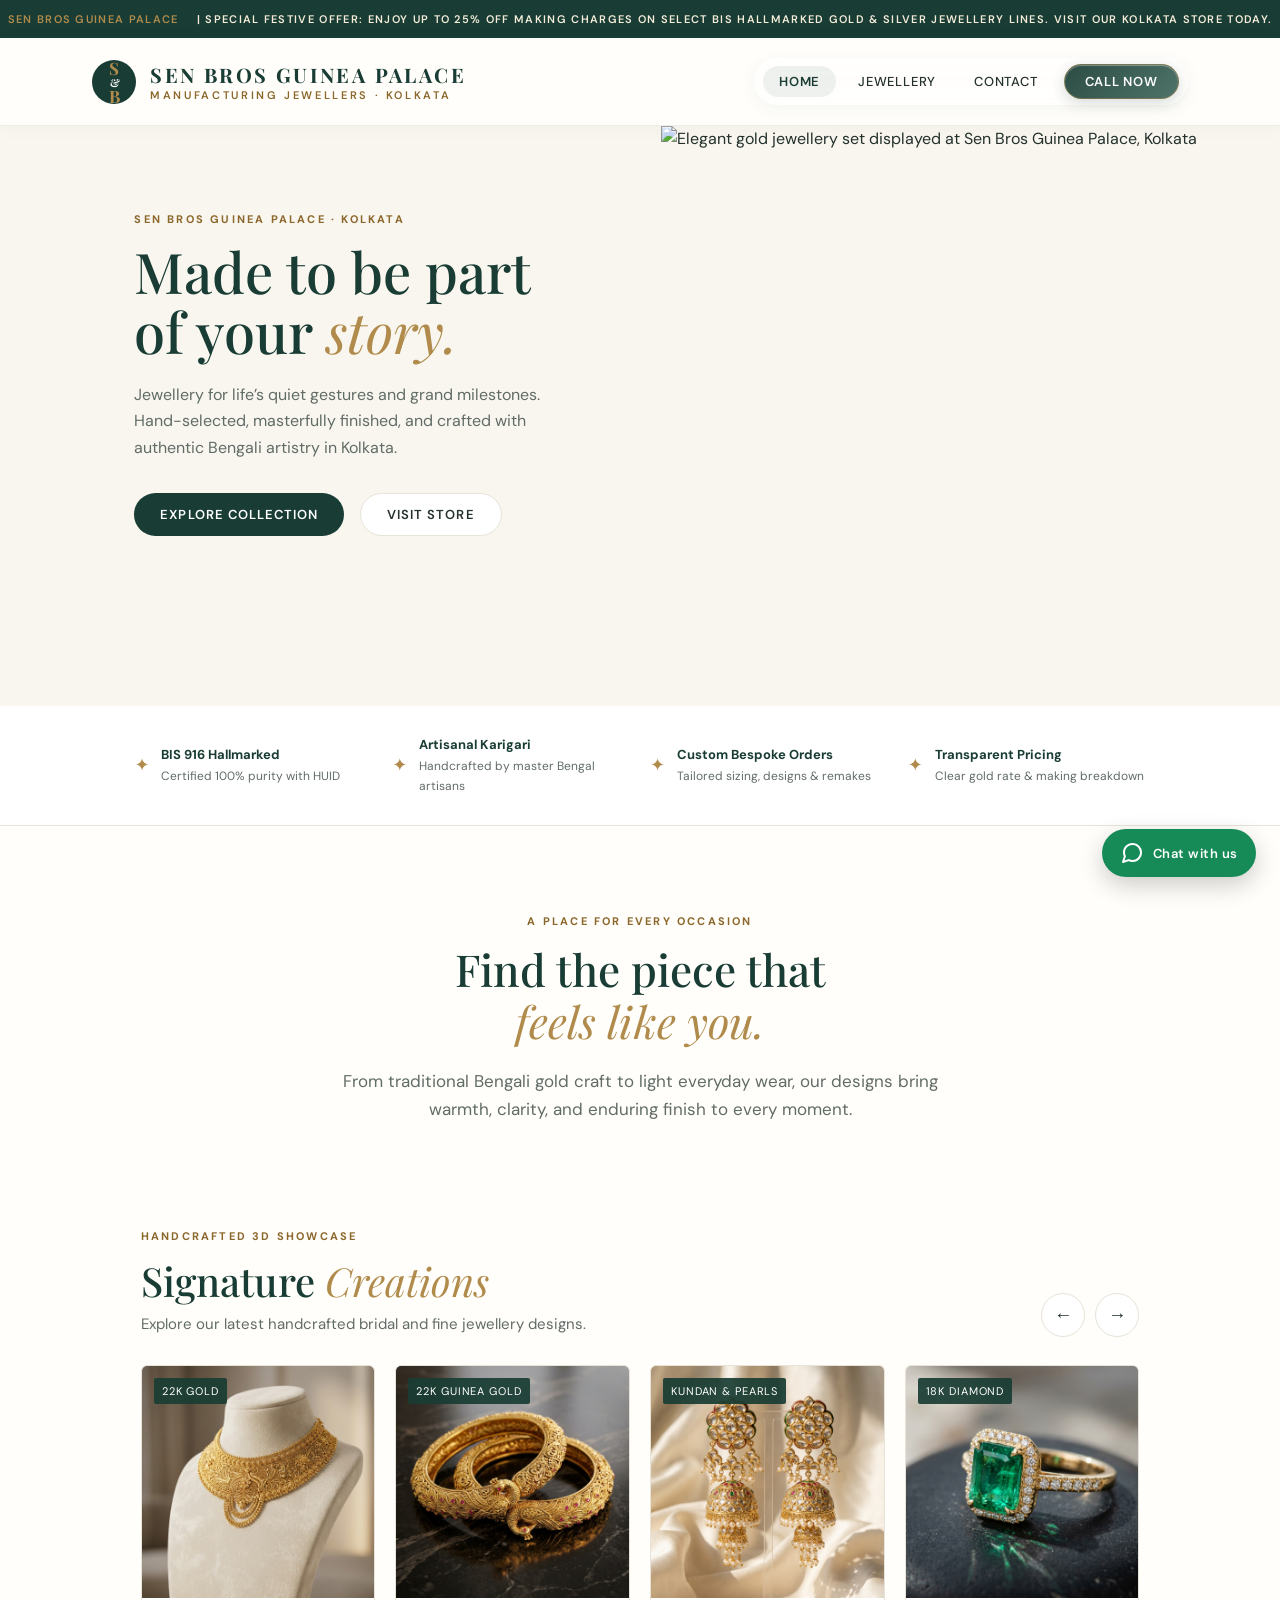
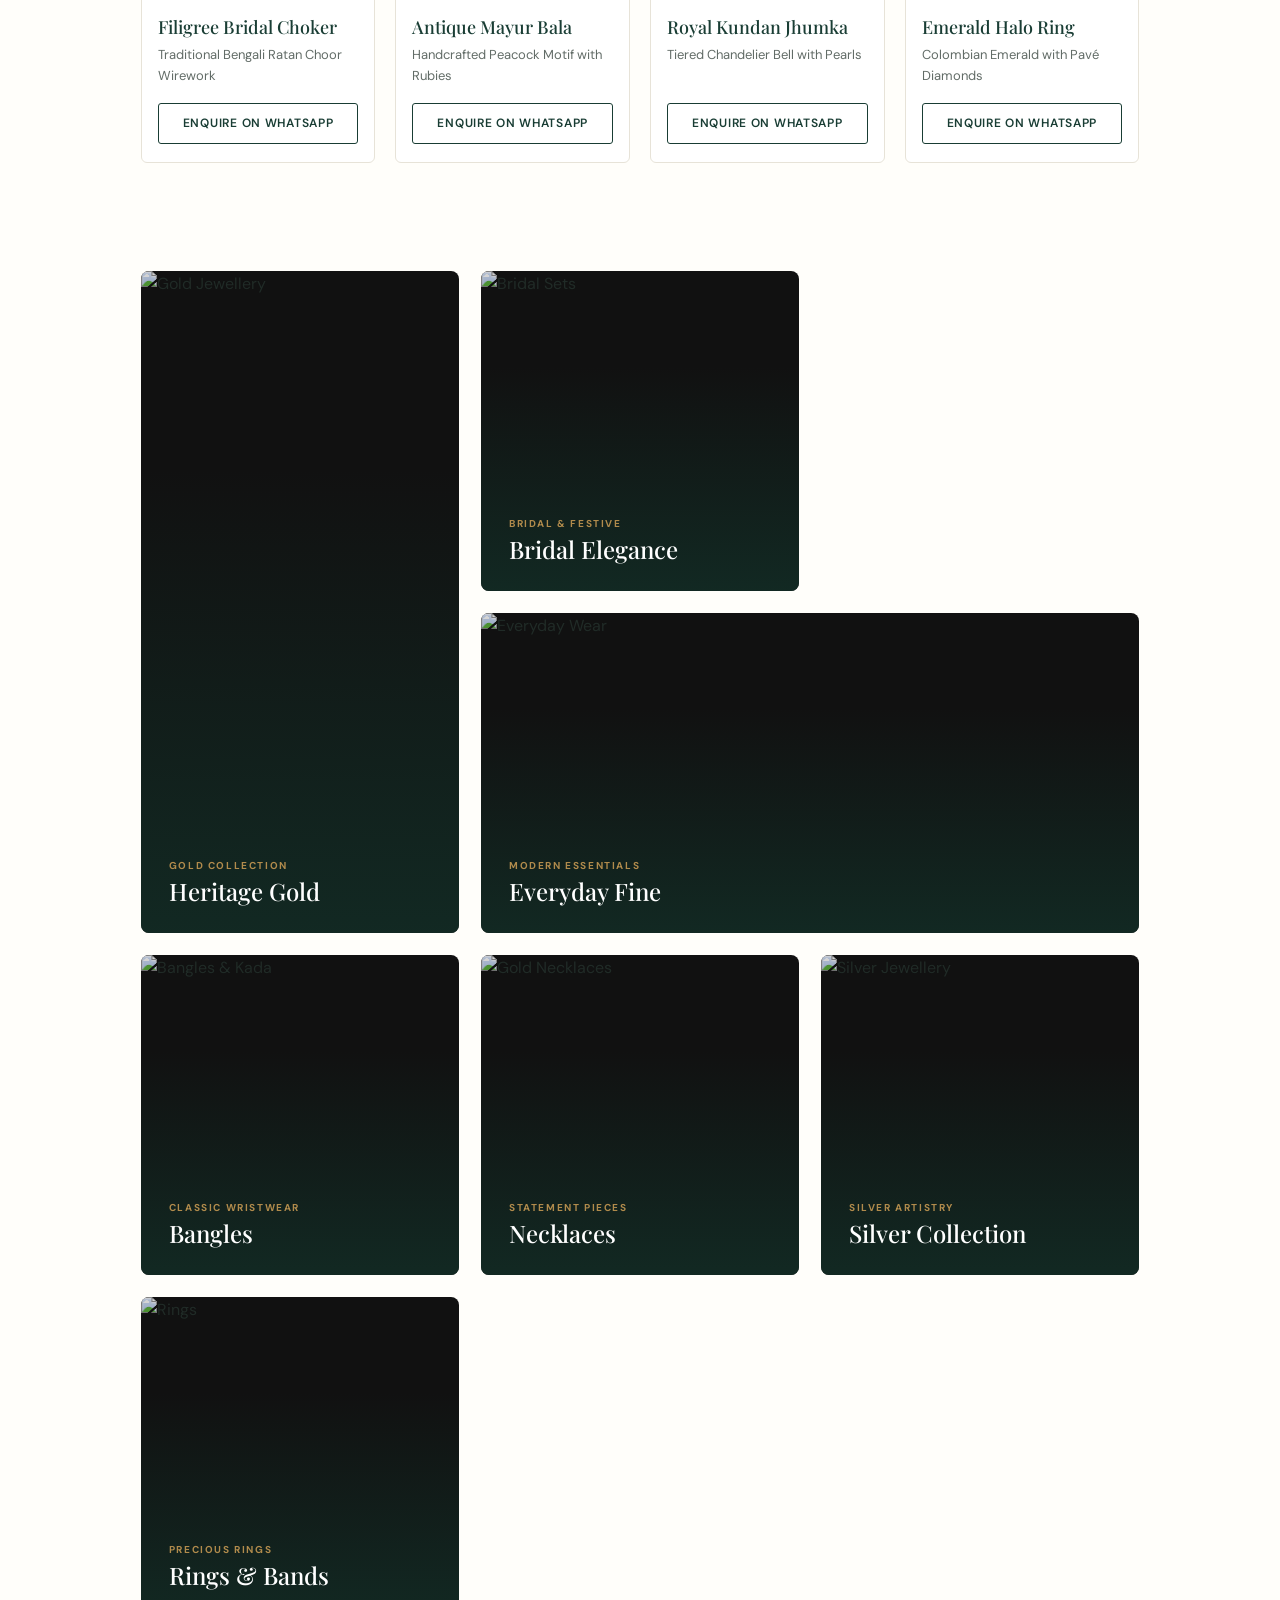
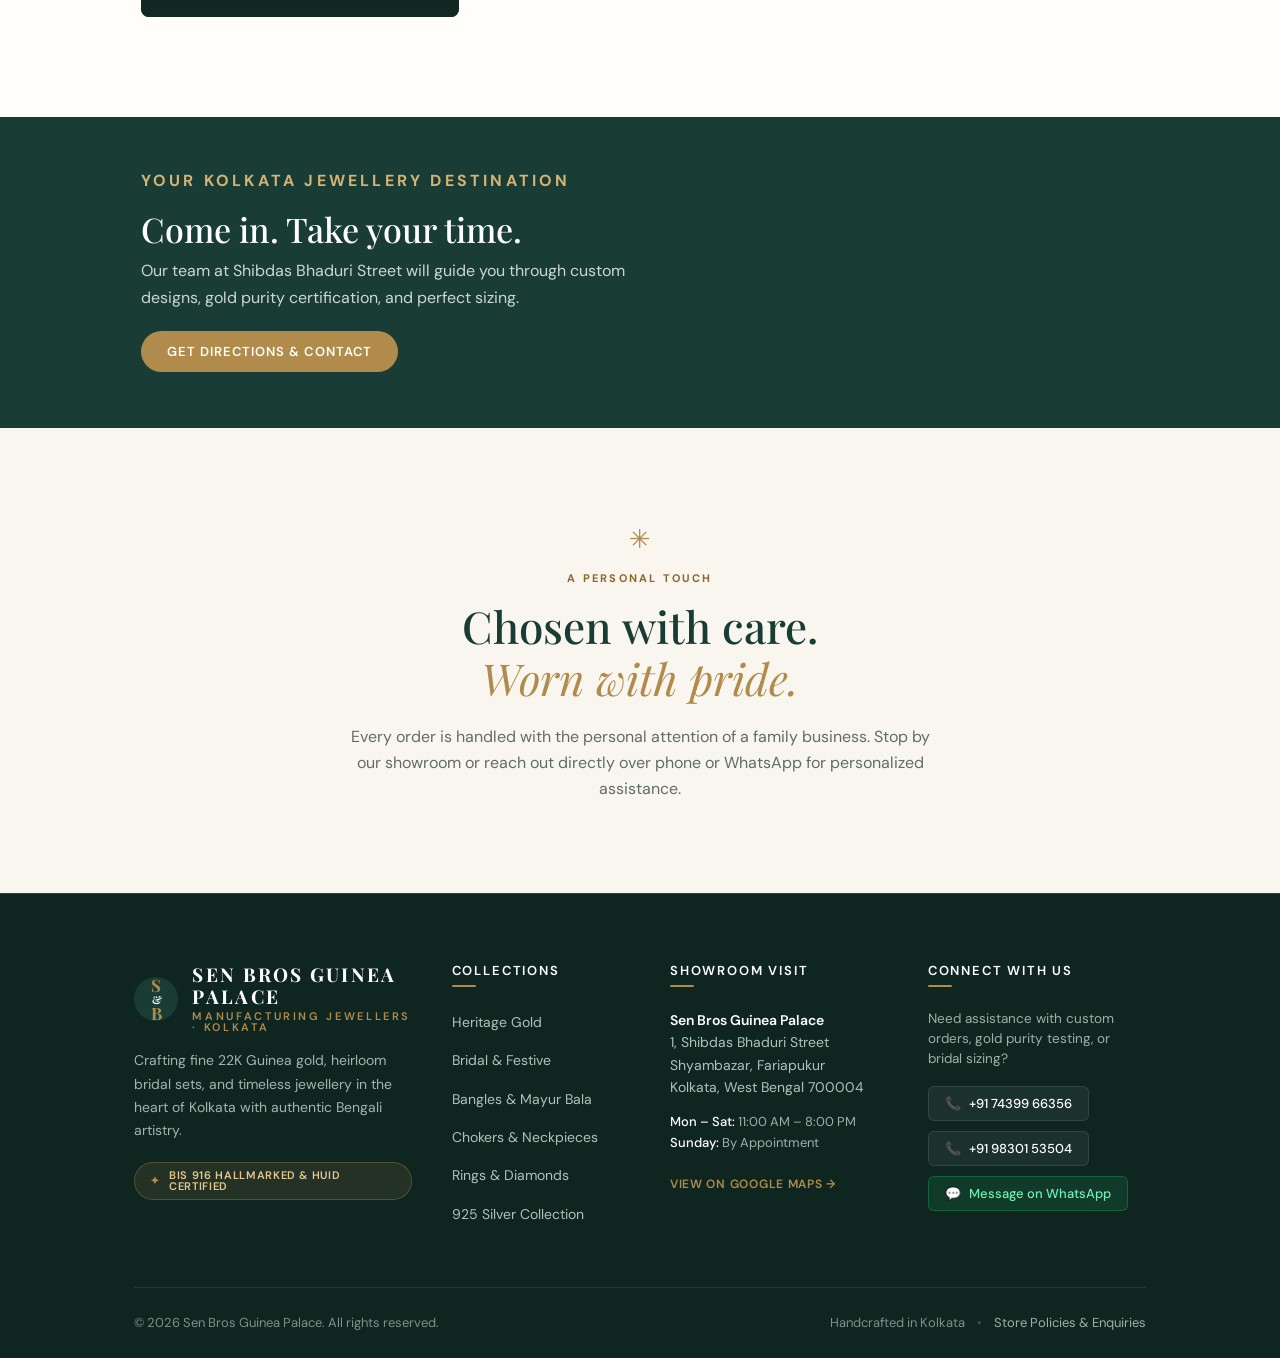
==== commit d9b1cbc6: "glass image" ====
--- a/index.html
+++ b/index.html
@@ -238,20 +238,82 @@
     </section>
   </main>
 
+  <!-- Modernized Luxury Footer -->
   <footer class="site-footer">
-    <div class="footer-main">
-      <a class="brand brand-footer" href="index.html">
-        <span class="brand-mark">S<span>&amp;</span>B</span>
-        <span class="brand-name">SEN BROS GUINEA PALACE<small>Kolkata</small></span>
-      </a>
-      <p>1, Shibdas Bhaduri Street, Kolkata 700004<br>Phone: +91 74399 66356 / +91 98301 53504</p>
+    <div class="footer-top">
+      <!-- Col 1: Brand & Heritage -->
+      <div class="footer-col brand-col">
+        <a class="brand brand-footer" href="index.html" aria-label="Sen Bros Guinea Palace Home">
+          <span class="brand-mark">S<span>&amp;</span>B</span>
+          <span class="brand-name">SEN BROS GUINEA PALACE<small>Manufacturing Jewellers · Kolkata</small></span>
+        </a>
+        <p class="footer-tagline">
+          Crafting fine 22K Guinea gold, heirloom bridal sets, and timeless jewellery in the heart of Kolkata with authentic Bengali artistry.
+        </p>
+        <div class="footer-badge">
+          <span class="badge-icon">✦</span>
+          <span>BIS 916 Hallmarked &amp; HUID Certified</span>
+        </div>
+      </div>
+
+      <!-- Col 2: Collections -->
+      <div class="footer-col">
+        <h4 class="footer-heading">Collections</h4>
+        <ul class="footer-nav">
+          <li><a href="products.html#gold">Heritage Gold</a></li>
+          <li><a href="products.html#bridal">Bridal &amp; Festive</a></li>
+          <li><a href="products.html#bangles">Bangles &amp; Mayur Bala</a></li>
+          <li><a href="products.html#necklaces">Chokers &amp; Neckpieces</a></li>
+          <li><a href="products.html#rings">Rings &amp; Diamonds</a></li>
+          <li><a href="products.html#silver">925 Silver Collection</a></li>
+        </ul>
+      </div>
+
+      <!-- Col 3: Showroom & Timings -->
+      <div class="footer-col">
+        <h4 class="footer-heading">Showroom Visit</h4>
+        <address class="footer-address">
+          <strong>Sen Bros Guinea Palace</strong><br>
+          1, Shibdas Bhaduri Street<br>
+          Shyambazar, Fariapukur<br>
+          Kolkata, West Bengal 700004
+        </address>
+        <p class="footer-hours">
+          <span>Mon – Sat:</span> 11:00 AM – 8:00 PM<br>
+          <span>Sunday:</span> By Appointment
+        </p>
+        <a class="footer-map-link" href="https://www.google.com/maps/search/?api=1&query=1%2C+Shibdas+Bhaduri+Street%2C+Kolkata+700004" target="_blank" rel="noopener">
+          View on Google Maps →
+        </a>
+      </div>
+
+      <!-- Col 4: Direct Enquiries & Concierge -->
+      <div class="footer-col">
+        <h4 class="footer-heading">Connect With Us</h4>
+        <p class="footer-connect-desc">Need assistance with custom orders, gold purity testing, or bridal sizing?</p>
+        <div class="footer-contact-links">
+          <a class="footer-contact-pill" href="tel:+917439966356">
+            <span class="pill-icon">📞</span> +91 74399 66356
+          </a>
+          <a class="footer-contact-pill" href="tel:+919830153504">
+            <span class="pill-icon">📞</span> +91 98301 53504
+          </a>
+          <a class="footer-contact-pill whatsapp-pill" href="https://wa.me/917439966356" target="_blank" rel="noopener">
+            <span class="pill-icon">💬</span> Message on WhatsApp
+          </a>
+        </div>
+      </div>
     </div>
-    <div class="footer-links">
-      <a href="index.html">Home</a>
-      <a href="products.html">Jewellery</a>
-      <a href="contact.html">Contact</a>
+
+    <!-- Bottom Bar -->
+    <div class="footer-bottom-bar">
+      <p>© <span data-year>2026</span> Sen Bros Guinea Palace. All rights reserved.</p>
+      <div class="footer-bottom-links">
+        <span>Handcrafted in Kolkata</span>
+        <span class="dot-sep">•</span>
+        <a href="contact.html">Store Policies &amp; Enquiries</a>
+      </div>
     </div>
-    <p class="footer-copy">© <span data-year>2026</span> Sen Bros Guinea Palace. All rights reserved.</p>
   </footer>
 
   <a class="whatsapp-float" href="https://wa.me/917439966356" target="_blank" rel="noopener" aria-label="Chat with Sen Bros Guinea Palace on WhatsApp">
--- a/styles.css
+++ b/styles.css
@@ -109,32 +109,61 @@
   cursor: pointer;
 }
 
+/* --- Modern Glassmorphic Navigation Pill --- */
 .main-nav {
   display: flex;
   align-items: center;
-  gap: 36px;
-  font: 500 14px/1 var(--sans); /* Scaled from 13px/12px */
+  gap: 6px;
+  padding: 5px 8px;
+  background: rgba(255, 255, 255, 0.55);
+  backdrop-filter: blur(12px);
+  -webkit-backdrop-filter: blur(12px);
+  border: 1px solid rgba(255, 255, 255, 0.75);
+  border-radius: 30px;
+  box-shadow: 0 4px 18px rgba(25, 61, 52, 0.05), inset 0 1px 1px rgba(255, 255, 255, 0.9);
+  font: 500 13px/1 var(--sans);
   letter-spacing: .06em;
   text-transform: uppercase;
 }
-.main-nav a {
+
+.main-nav a:not(.nav-cta) {
+  padding: 9px 16px;
+  border-radius: 20px;
+  color: var(--ink);
+  transition: all 0.25s ease;
   position: relative;
-  padding: 6px 0;
-  transition: color 0.25s ease;
-}
-.main-nav a.active { color: var(--gold-dark); }
-.main-nav a:not(.nav-cta):hover { color: var(--gold-dark); }
+}
+
+.main-nav a:not(.nav-cta):hover {
+  background: rgba(255, 255, 255, 0.85);
+  color: var(--green);
+  box-shadow: 0 2px 8px rgba(25, 61, 52, 0.06);
+}
+
+.main-nav a.active {
+  background: rgba(25, 61, 52, 0.07);
+  color: var(--green);
+  font-weight: 600;
+}
 
 .nav-cta {
   padding: 10px 20px;
-  border: 1px solid var(--green);
+  background: linear-gradient(135deg, rgba(25, 61, 52, 0.92), rgba(40, 84, 72, 0.82));
+  backdrop-filter: blur(8px);
+  -webkit-backdrop-filter: blur(8px);
+  border: 1px solid rgba(177, 139, 76, 0.5);
   border-radius: 20px;
-  color: var(--green);
-  transition: .25s ease;
-}
+  color: #ffffff !important;
+  font-weight: 600;
+  box-shadow: 0 4px 14px rgba(25, 61, 52, 0.18), inset 0 1px 1px rgba(255, 255, 255, 0.35);
+  transition: all 0.25s ease;
+  margin-left: 4px;
+}
+
 .nav-cta:hover {
-  background: var(--green);
-  color: #fff;
+  background: linear-gradient(135deg, rgba(25, 61, 52, 1), rgba(40, 84, 72, 0.95));
+  box-shadow: 0 6px 20px rgba(25, 61, 52, 0.28), inset 0 1px 1px rgba(255, 255, 255, 0.5);
+  transform: translateY(-1px);
 }
 
 /* --- Hero Section --- */
@@ -465,36 +494,210 @@
   font-size: 16px;
 }
 
-/* --- Footer --- */
+/* --- Modernized Luxury Footer --- */
 .site-footer {
-  background: #122c25;
-  color: #dfe4dc;
-  padding: 52px 8% 0;
-}
-.footer-main {
+  background: #0f2620;
+  color: #dbe4df;
+  padding: 70px 10.5% 0;
+  border-top: 1px solid rgba(177, 139, 76, 0.25);
+}
+
+.footer-top {
   display: grid;
-  grid-template-columns: 1.2fr 1.2fr 1fr;
-  gap: 25px;
-  align-items: start;
-}
-.brand-footer .brand-name { color: #fff; }
-.footer-main p { margin: 14px 0 0; font-size: 14px; line-height: 1.6; color: #aab5b0; }
-.footer-links {
-  display: flex;
-  gap: 24px;
-  justify-content: center;
+  grid-template-columns: 1.4fr 0.9fr 1.1fr 1.1fr;
+  gap: 40px;
+  padding-bottom: 60px;
+}
+
+.brand-col .brand-name {
+  color: #ffffff;
+  font-size: 19px;
+}
+
+.brand-col .brand-name small {
+  color: var(--gold);
+}
+
+.footer-tagline {
+  margin: 16px 0 20px;
+  font-size: 14px;
+  line-height: 1.65;
+  color: #a4b4ad;
+  max-width: 320px;
+}
+
+.footer-badge {
+  display: inline-flex;
+  align-items: center;
+  gap: 8px;
+  padding: 7px 14px;
+  background: rgba(177, 139, 76, 0.12);
+  border: 1px solid rgba(177, 139, 76, 0.35);
+  border-radius: 20px;
+  font: 600 11px/1 var(--sans);
+  color: #e5c98e;
+  letter-spacing: .06em;
+  text-transform: uppercase;
+}
+
+.badge-icon {
+  color: var(--gold);
+  font-size: 13px;
+}
+
+.footer-heading {
   font: 600 13px/1 var(--sans);
-  letter-spacing: .08em;
-  text-transform: uppercase;
-}
-.footer-links a:hover { color: var(--gold); }
-.footer-copy {
-  margin: 40px 0 0;
-  padding: 22px 0;
-  border-top: 1px solid rgba(255, 255, 255, .1);
-  text-align: center;
-  font-size: 12px;
-  color: #85948e;
+  letter-spacing: .14em;
+  text-transform: uppercase;
+  color: #ffffff;
+  margin: 0 0 22px;
+  position: relative;
+}
+
+.footer-heading::after {
+  content: "";
+  display: block;
+  width: 24px;
+  height: 2px;
+  background: var(--gold);
+  margin-top: 8px;
+  border-radius: 1px;
+}
+
+.footer-nav {
+  list-style: none;
+  padding: 0;
+  margin: 0;
+  display: flex;
+  flex-direction: column;
+  gap: 12px;
+}
+
+.footer-nav a {
+  font-size: 14px;
+  color: #b1c1ba;
+  transition: all 0.25s ease;
+  display: inline-block;
+}
+
+.footer-nav a:hover {
+  color: #ffffff;
+  transform: translateX(4px);
+}
+
+.footer-address {
+  font-style: normal;
+  font-size: 14px;
+  line-height: 1.6;
+  color: #b1c1ba;
+  margin-bottom: 14px;
+}
+
+.footer-address strong {
+  color: #ffffff;
+  font-weight: 600;
+}
+
+.footer-hours {
+  font-size: 13px;
+  line-height: 1.6;
+  color: #9cb1a8;
+  margin: 0 0 16px;
+}
+
+.footer-hours span {
+  color: #ffffff;
+  font-weight: 500;
+}
+
+.footer-map-link {
+  font: 600 12px/1 var(--sans);
+  letter-spacing: .06em;
+  color: var(--gold);
+  text-transform: uppercase;
+  transition: color 0.2s ease;
+}
+
+.footer-map-link:hover {
+  color: #eed69f;
+  text-decoration: underline;
+}
+
+.footer-connect-desc {
+  font-size: 13.5px;
+  line-height: 1.5;
+  color: #9cb1a8;
+  margin: 0 0 16px;
+}
+
+.footer-contact-links {
+  display: flex;
+  flex-direction: column;
+  gap: 10px;
+}
+
+.footer-contact-pill {
+  display: inline-flex;
+  align-items: center;
+  gap: 8px;
+  padding: 10px 16px;
+  background: rgba(255, 255, 255, 0.05);
+  border: 1px solid rgba(255, 255, 255, 0.1);
+  border-radius: 6px;
+  font: 500 13px/1 var(--sans);
+  color: #ffffff;
+  transition: all 0.25s ease;
+  width: fit-content;
+}
+
+.footer-contact-pill:hover {
+  background: rgba(255, 255, 255, 0.1);
+  border-color: rgba(255, 255, 255, 0.25);
+  transform: translateY(-2px);
+}
+
+.footer-contact-pill.whatsapp-pill {
+  background: rgba(22, 139, 87, 0.2);
+  border-color: rgba(22, 139, 87, 0.5);
+  color: #72f0b3;
+}
+
+.footer-contact-pill.whatsapp-pill:hover {
+  background: rgba(22, 139, 87, 0.35);
+  color: #ffffff;
+}
+
+.footer-bottom-bar {
+  display: flex;
+  justify-content: space-between;
+  align-items: center;
+  padding: 24px 0;
+  border-top: 1px solid rgba(255, 255, 255, 0.08);
+  font-size: 13px;
+  color: #7d9188;
+}
+
+.footer-bottom-bar p {
+  margin: 0;
+}
+
+.footer-bottom-links {
+  display: flex;
+  gap: 12px;
+  align-items: center;
+}
+
+.footer-bottom-links a {
+  color: #9db1a8;
+  transition: color 0.2s ease;
+}
+
+.footer-bottom-links a:hover {
+  color: #ffffff;
+}
+
+.dot-sep {
+  color: rgba(255, 255, 255, 0.2);
 }
 
 /* --- Products & Contact Shared Styles --- */
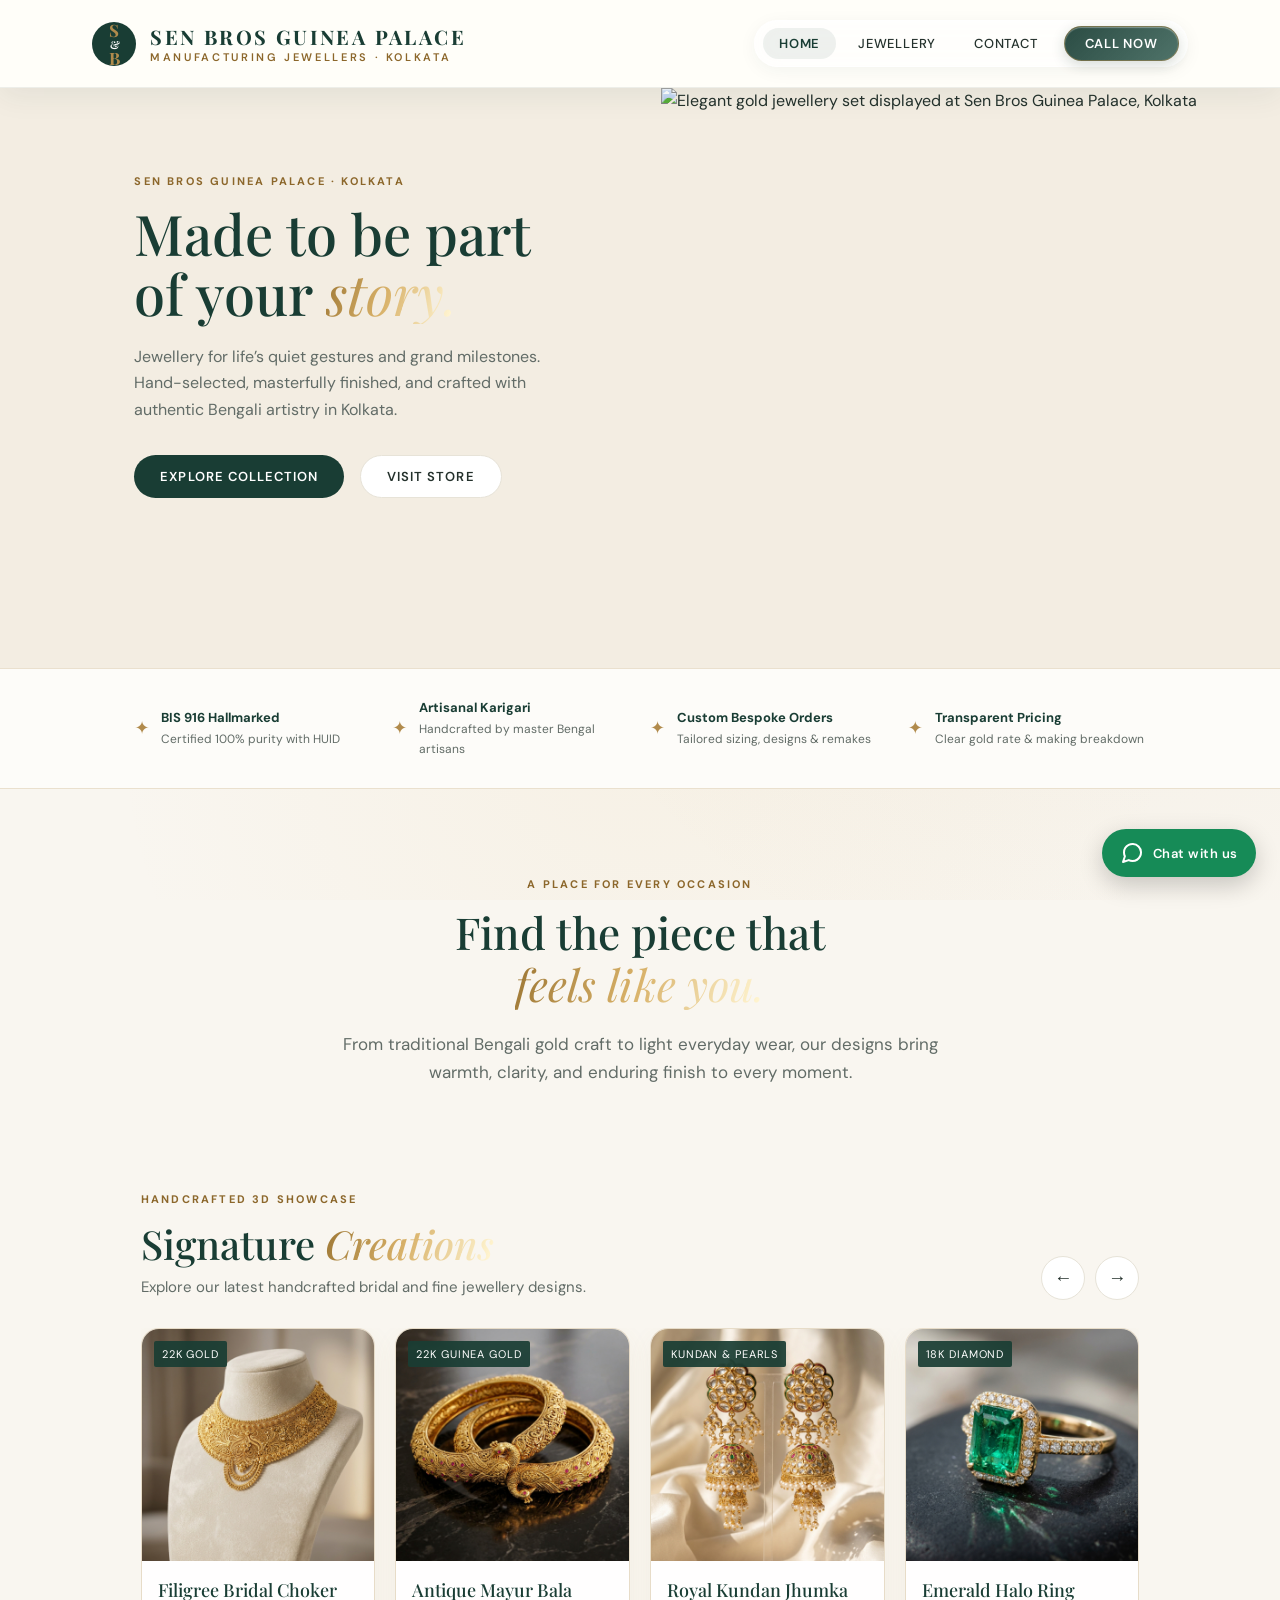
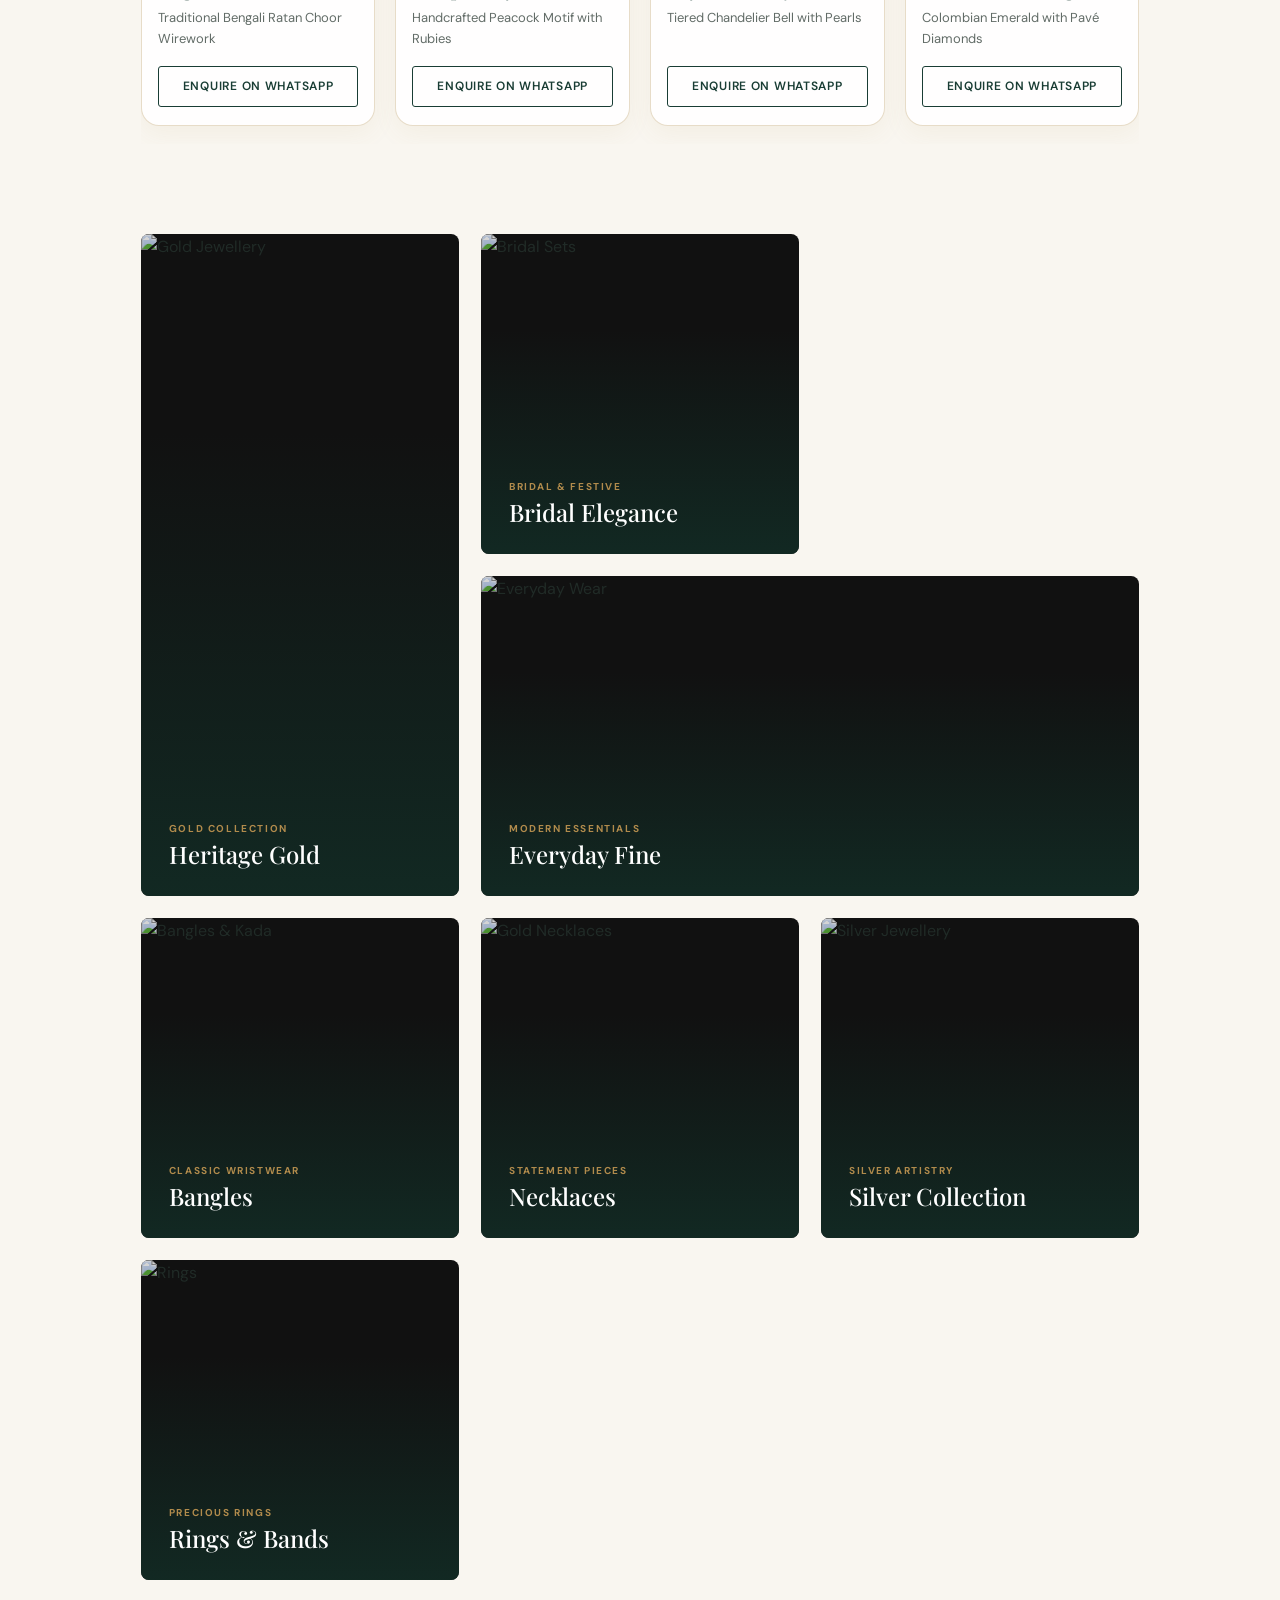
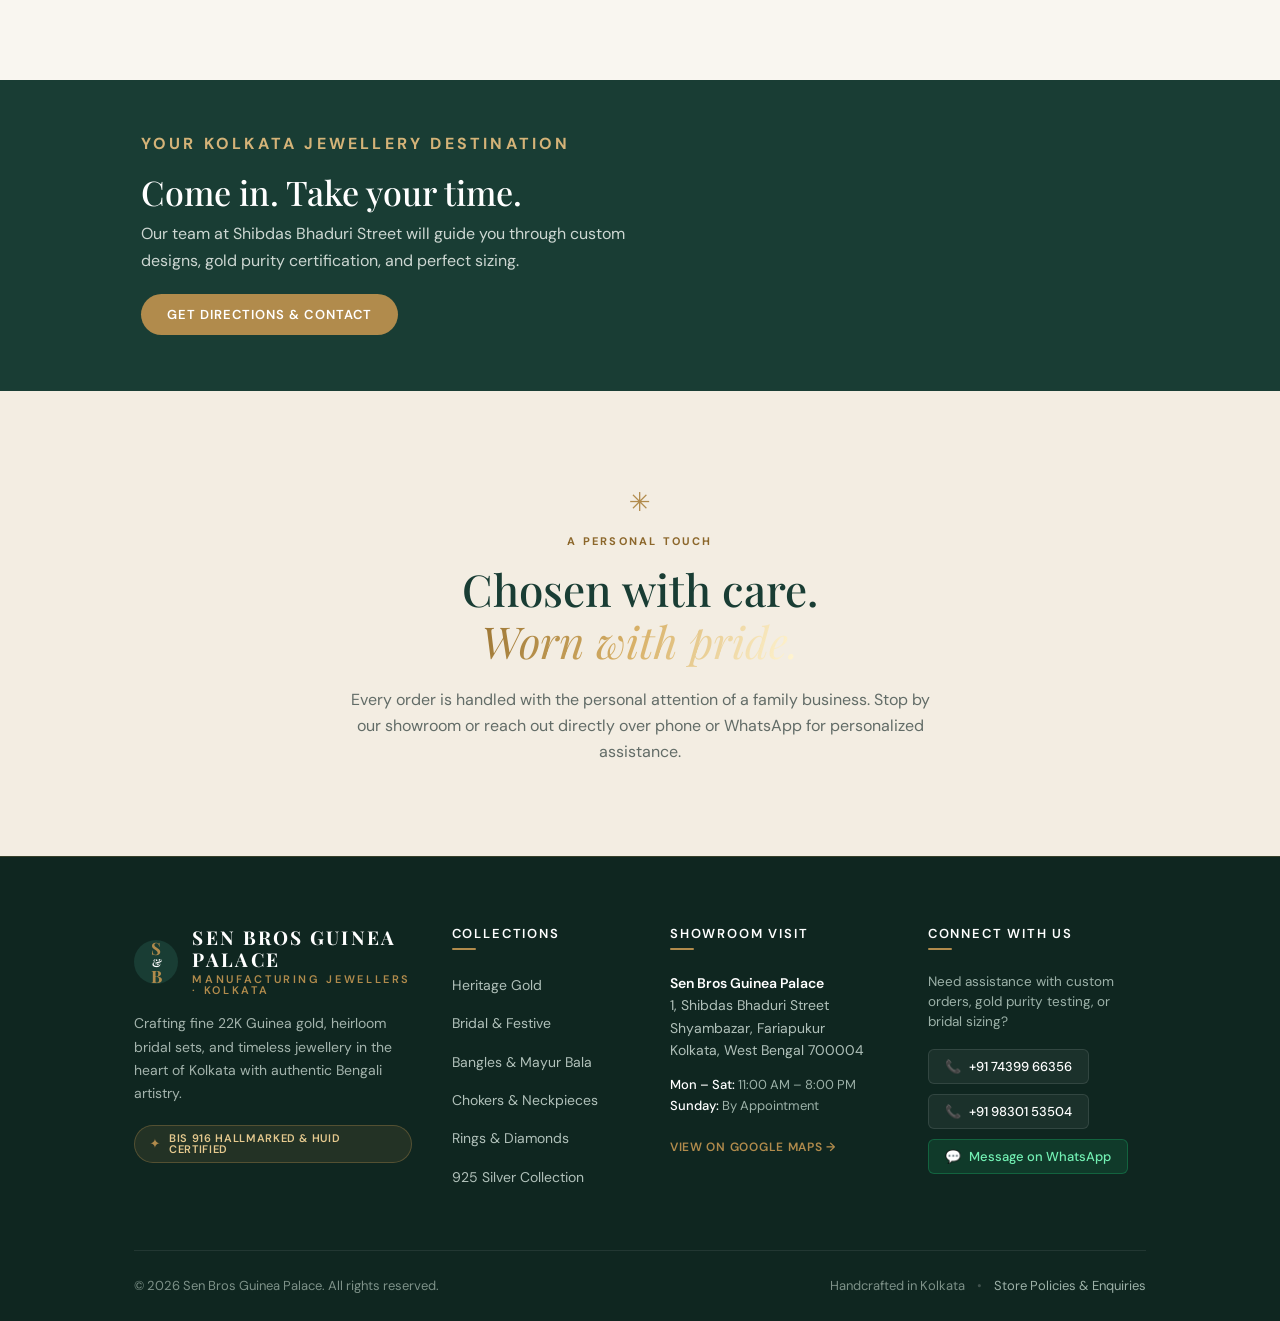
==== commit 5a6ac4d7: "Refresh website and add local customer book app" ====
--- a/index.html
+++ b/index.html
@@ -1,326 +1,320 @@
-<!doctype html>
-<html lang="en">
-<head>
-  <meta charset="utf-8">
-  <meta name="viewport" content="width=device-width, initial-scale=1">
-  <meta name="theme-color" content="#193d34">
-  <meta name="description" content="Explore gold, silver, bridal, rings and everyday jewellery at Sen Bros Guinea Palace, Kolkata. Visit our flagship store at Shibdas Bhaduri Street.">
-  <title>Sen Bros Guinea Palace | Jewellery, made for your moments</title>
-  <link rel="canonical" href="https://anjansenn-creator.github.io/senbrosguineapalace/">
-  <meta property="og:type" content="website">
-  <meta property="og:site_name" content="Sen Bros Guinea Palace">
-  <meta property="og:title" content="Sen Bros Guinea Palace | Jewellery, made for your moments">
-  <meta property="og:description" content="Explore gold, silver, bridal, rings and everyday jewellery at Sen Bros Guinea Palace, Kolkata. Visit our flagship store at Shibdas Bhaduri Street.">
-  <meta property="og:url" content="https://anjansenn-creator.github.io/senbrosguineapalace/">
-  <meta property="og:image" content="https://images.unsplash.com/photo-1617038220319-276d3cfab638?auto=format&fit=crop&w=1200&q=85">
-  <meta name="twitter:card" content="summary_large_image">
-  <meta name="twitter:title" content="Sen Bros Guinea Palace | Jewellery, made for your moments">
-  <meta name="twitter:description" content="Explore gold, silver, bridal, rings and everyday jewellery at Sen Bros Guinea Palace, Kolkata. Visit our flagship store at Shibdas Bhaduri Street.">
-  <meta name="twitter:image" content="https://images.unsplash.com/photo-1617038220319-276d3cfab638?auto=format&fit=crop&w=1200&q=85">
-  <link rel="preconnect" href="https://fonts.googleapis.com">
-  <link rel="preconnect" href="https://fonts.gstatic.com" crossorigin>
-  <link href="https://fonts.googleapis.com/css2?family=DM+Sans:wght@400;500;600;700&family=Playfair+Display:ital,wght@0,500;0,600;0,700;1,400;1,500&display=swap" rel="stylesheet">
-  <link rel="stylesheet" href="styles.css">
-  <script type="application/ld+json">
-  {
-    "@context": "https://schema.org",
-    "@type": "JewelryStore",
-    "name": "Sen Bros Guinea Palace",
-    "url": "https://anjansenn-creator.github.io/senbrosguineapalace/",
-    "image": "https://images.unsplash.com/photo-1617038220319-276d3cfab638?auto=format&fit=crop&w=1200&q=85",
-    "description": "Gold, silver, bridal, rings and everyday jewellery in Kolkata.",
-    "telephone": "+91 74399 66356",
-    "email": "anjansenn@gmail.com",
-    "address": {
-      "@type": "PostalAddress",
-      "streetAddress": "1, Shibdas Bhaduri Street",
-      "addressLocality": "Kolkata",
-      "postalCode": "700004",
-      "addressRegion": "West Bengal",
-      "addressCountry": "IN"
-    },
-    "hasMap": "https://www.google.com/maps/search/?api=1&query=1%2C+Shibdas+Bhaduri+Street%2C+Kolkata+700004",
-    "contactPoint": [{"@type":"ContactPoint","telephone":"+91 98301 53504","contactType":"customer service"}]
-  }
-  </script>
-</head>
-<body>
-  <div class="announcement" role="region" aria-label="Dhanteras offer announcement">
-    <div class="announcement-track">
-      <p class="announcement-copy"><span>SEN BROS GUINEA PALACE</span> | Special Festive Offer: Enjoy up to 25% off making charges on select BIS hallmarked gold & silver jewellery lines. Visit our Kolkata store today.</p>
-    </div>
-  </div>
-  
-  <header class="site-header">
-    <a class="brand" href="index.html" aria-label="Sen Bros Guinea Palace home">
-      <span class="brand-mark">S<span>&amp;</span>B</span>
-      <span class="brand-name">SEN BROS GUINEA PALACE<small>Manufacturing Jewellers · Kolkata</small></span>
-    </a>
-    <button class="menu-toggle" aria-label="Open navigation" aria-expanded="false">☰</button>
-    <nav class="main-nav">
-      <a class="active" href="index.html">Home</a>
-      <a href="products.html">Jewellery</a>
-      <a href="contact.html">Contact</a>
-      <a class="nav-cta" href="tel:+917439966356">Call Now</a>
-    </nav>
-  </header>
-
-  <main>
-    <section class="hero">
-      <div class="hero-copy">
-        <p class="eyebrow">SEN BROS GUINEA PALACE · KOLKATA</p>
-        <h1>Made to be part<br>of your <em>story.</em></h1>
-        <p class="hero-lead">Jewellery for life’s quiet gestures and grand milestones. Hand-selected, masterfully finished, and crafted with authentic Bengali artistry in Kolkata.</p>
-        <div class="hero-actions">
-          <a class="btn primary" href="products.html">Explore Collection</a>
-          <a class="btn secondary" href="contact.html">Visit Store</a>
-        </div>
-      </div>
-      <div class="hero-visual">
-        <img src="https://images.unsplash.com/photo-1617038220319-276d3cfab638?auto=format&fit=crop&w=1300&q=85" alt="Elegant gold jewellery set displayed at Sen Bros Guinea Palace, Kolkata" fetchpriority="high">
-      </div>
-    </section>
-
-    <!-- Trust & Craftsmanship Strip -->
-    <section class="trust-strip" aria-label="Quality guarantees">
-      <div class="trust-item">
-        <span class="trust-icon">✦</span>
-        <div>
-          <b>BIS 916 Hallmarked</b>
-          <p>Certified 100% purity with HUID</p>
-        </div>
-      </div>
-      <div class="trust-item">
-        <span class="trust-icon">✦</span>
-        <div>
-          <b>Artisanal Karigari</b>
-          <p>Handcrafted by master Bengal artisans</p>
-        </div>
-      </div>
-      <div class="trust-item">
-        <span class="trust-icon">✦</span>
-        <div>
-          <b>Custom Bespoke Orders</b>
-          <p>Tailored sizing, designs & remakes</p>
-        </div>
-      </div>
-      <div class="trust-item">
-        <span class="trust-icon">✦</span>
-        <div>
-          <b>Transparent Pricing</b>
-          <p>Clear gold rate & making breakdown</p>
-        </div>
-      </div>
-    </section>
-
-    <section class="intro section-pad">
-      <p class="eyebrow">A PLACE FOR EVERY OCCASION</p>
-      <h2>Find the piece that<br><em>feels like you.</em></h2>
-      <p class="intro-text">From traditional Bengali gold craft to light everyday wear, our designs bring warmth, clarity, and enduring finish to every moment.</p>
-    </section>
-
-    <!-- Signature 3D Jewellery Showcase Carousel -->
-    <section class="designs-carousel-section" aria-label="Signature Jewellery Showcase">
-      <div class="carousel-header">
-        <div>
-          <p class="eyebrow">HANDCRAFTED 3D SHOWCASE</p>
-          <h2 class="carousel-heading">Signature <em>Creations</em></h2>
-          <p class="carousel-subheading">Explore our latest handcrafted bridal and fine jewellery designs.</p>
-        </div>
-        <div class="carousel-controls">
-          <button class="carousel-arrow" id="carouselPrev" aria-label="Previous designs">←</button>
-          <button class="carousel-arrow" id="carouselNext" aria-label="Next designs">→</button>
-        </div>
-      </div>
-
-      <div class="carousel-track" id="jewelleryTrack">
-        <!-- 1. Bengali Filigree Choker -->
-        <article class="design-card">
-          <div class="card-img-wrap">
-            <span class="purity-badge">22K Gold</span>
-            <img src="images/choker-filigree-3d.jpg" alt="22K Pure Gold Filigree Bridal Choker Necklace" width="400" height="400" fetchpriority="high">
-          </div>
-          <div class="card-info">
-            <h3>Filigree Bridal Choker</h3>
-            <p class="spec">Traditional Bengali Ratan Choor Wirework</p>
-            <a class="card-enquire" href="https://wa.me/917439966356?text=Hi%2C%20I%20am%20interested%20in%20the%2022K%20Filigree%20Bridal%20Choker%20from%20your%20website" target="_blank" rel="noopener">Enquire on WhatsApp</a>
-          </div>
-        </article>
-
-        <!-- 2. Antique Peacock Bala -->
-        <article class="design-card">
-          <div class="card-img-wrap">
-            <span class="purity-badge">22K Guinea Gold</span>
-            <img src="images/peacock-bala-3d.jpg" alt="Antique Gold Mayur Peacock Bala Bangles" width="400" height="400" fetchpriority="high">
-          </div>
-          <div class="card-info">
-            <h3>Antique Mayur Bala</h3>
-            <p class="spec">Handcrafted Peacock Motif with Rubies</p>
-            <a class="card-enquire" href="https://wa.me/917439966356?text=Hi%2C%20I%20am%20interested%20in%20the%20Antique%20Mayur%20Bala%20from%20your%20website" target="_blank" rel="noopener">Enquire on WhatsApp</a>
-          </div>
-        </article>
-
-        <!-- 3. Kundan & Pearl Jhumka -->
-        <article class="design-card">
-          <div class="card-img-wrap">
-            <span class="purity-badge">Kundan &amp; Pearls</span>
-            <img src="images/kundan-jhumka-3d.jpg" alt="Royal Kundan and Pearl Bridal Jhumka Earrings" width="400" height="400" loading="lazy" decoding="async">
-          </div>
-          <div class="card-info">
-            <h3>Royal Kundan Jhumka</h3>
-            <p class="spec">Tiered Chandelier Bell with Pearls</p>
-            <a class="card-enquire" href="https://wa.me/917439966356?text=Hi%2C%20I%20am%20interested%20in%20the%20Royal%20Kundan%20Jhumka%20from%20your%20website" target="_blank" rel="noopener">Enquire on WhatsApp</a>
-          </div>
-        </article>
-
-        <!-- 4. Emerald & Diamond Ring -->
-        <article class="design-card">
-          <div class="card-img-wrap">
-            <span class="purity-badge">18K Diamond</span>
-            <img src="images/emerald-ring-3d.jpg" alt="Emerald and Brilliant Diamond Halo Cocktail Ring" width="400" height="400" loading="lazy" decoding="async">
-          </div>
-          <div class="card-info">
-            <h3>Emerald Halo Ring</h3>
-            <p class="spec">Colombian Emerald with Pavé Diamonds</p>
-            <a class="card-enquire" href="https://wa.me/917439966356?text=Hi%2C%20I%20am%20interested%20in%20the%20Emerald%20Halo%20Ring%20from%20your%20website" target="_blank" rel="noopener">Enquire on WhatsApp</a>
-          </div>
-        </article>
-      </div>
-    </section>
-
-    <section class="category-grid" aria-label="Shop jewellery categories">
-      <a class="category-card category-tall" href="products.html#gold">
-        <img src="https://images.unsplash.com/photo-1611652022419-a9419f74343d?auto=format&fit=crop&w=850&q=80" alt="Gold Jewellery" loading="lazy">
-        <div class="category-overlay"><span>GOLD COLLECTION</span><h3>Heritage Gold</h3></div>
-      </a>
-      <a class="category-card category-green" href="products.html#bridal">
-        <img src="https://images.unsplash.com/photo-1599643478518-a784e5dc4c8f?auto=format&fit=crop&w=850&q=80" alt="Bridal Sets" loading="lazy">
-        <div class="category-overlay"><span>BRIDAL &amp; FESTIVE</span><h3>Bridal Elegance</h3></div>
-      </a>
-      <a class="category-card category-wide" href="products.html#everyday">
-        <img src="https://images.unsplash.com/photo-1611591437281-460bfbe1220a?auto=format&fit=crop&w=1200&q=80" alt="Everyday Wear" loading="lazy">
-        <div class="category-overlay"><span>MODERN ESSENTIALS</span><h3>Everyday Fine</h3></div>
-      </a>
-      <a class="category-card" href="products.html#bangles">
-        <img src="https://images.unsplash.com/photo-1611591437281-460bfbe1220a?auto=format&fit=crop&w=850&q=80" alt="Bangles &amp; Kada" loading="lazy">
-        <div class="category-overlay"><span>CLASSIC WRISTWEAR</span><h3>Bangles</h3></div>
-      </a>
-      <a class="category-card" href="products.html#necklaces">
-        <img src="https://images.unsplash.com/photo-1535632066927-ab7c9ab60908?auto=format&fit=crop&w=850&q=80" alt="Gold Necklaces" loading="lazy">
-        <div class="category-overlay"><span>STATEMENT PIECES</span><h3>Necklaces</h3></div>
-      </a>
-      <a class="category-card" href="products.html#silver">
-        <img src="https://images.unsplash.com/photo-1611652022419-a9419f74343d?auto=format&fit=crop&w=850&q=80" alt="Silver Jewellery" loading="lazy">
-        <div class="category-overlay"><span>SILVER ARTISTRY</span><h3>Silver Collection</h3></div>
-      </a>
-      <a class="category-card" href="products.html#rings">
-        <img src="https://images.unsplash.com/photo-1605100804763-247f67b3557e?auto=format&fit=crop&w=850&q=80" alt="Rings" loading="lazy">
-        <div class="category-overlay"><span>PRECIOUS RINGS</span><h3>Rings &amp; Bands</h3></div>
-      </a>
-    </section>
-
-    <section class="visit-band">
-      <div>
-        <p class="eyebrow">YOUR KOLKATA JEWELLERY DESTINATION</p>
-        <h2>Come in. Take your time.</h2>
-        <p>Our team at Shibdas Bhaduri Street will guide you through custom designs, gold purity certification, and perfect sizing.</p>
-        <a class="btn primary light" href="contact.html">Get Directions &amp; Contact</a>
-      </div>
-    </section>
-
-    <section class="promise section-pad">
-      <div>
-        <span class="promise-icon">✳</span>
-        <p class="eyebrow">A PERSONAL TOUCH</p>
-        <h2>Chosen with care.<br><em>Worn with pride.</em></h2>
-        <p>Every order is handled with the personal attention of a family business. Stop by our showroom or reach out directly over phone or WhatsApp for personalized assistance.</p>
-      </div>
-    </section>
-  </main>
-
-  <!-- Modernized Luxury Footer -->
-  <footer class="site-footer">
-    <div class="footer-top">
-      <!-- Col 1: Brand & Heritage -->
-      <div class="footer-col brand-col">
-        <a class="brand brand-footer" href="index.html" aria-label="Sen Bros Guinea Palace Home">
-          <span class="brand-mark">S<span>&amp;</span>B</span>
-          <span class="brand-name">SEN BROS GUINEA PALACE<small>Manufacturing Jewellers · Kolkata</small></span>
-        </a>
-        <p class="footer-tagline">
-          Crafting fine 22K Guinea gold, heirloom bridal sets, and timeless jewellery in the heart of Kolkata with authentic Bengali artistry.
-        </p>
-        <div class="footer-badge">
-          <span class="badge-icon">✦</span>
-          <span>BIS 916 Hallmarked &amp; HUID Certified</span>
-        </div>
-      </div>
-
-      <!-- Col 2: Collections -->
-      <div class="footer-col">
-        <h4 class="footer-heading">Collections</h4>
-        <ul class="footer-nav">
-          <li><a href="products.html#gold">Heritage Gold</a></li>
-          <li><a href="products.html#bridal">Bridal &amp; Festive</a></li>
-          <li><a href="products.html#bangles">Bangles &amp; Mayur Bala</a></li>
-          <li><a href="products.html#necklaces">Chokers &amp; Neckpieces</a></li>
-          <li><a href="products.html#rings">Rings &amp; Diamonds</a></li>
-          <li><a href="products.html#silver">925 Silver Collection</a></li>
-        </ul>
-      </div>
-
-      <!-- Col 3: Showroom & Timings -->
-      <div class="footer-col">
-        <h4 class="footer-heading">Showroom Visit</h4>
-        <address class="footer-address">
-          <strong>Sen Bros Guinea Palace</strong><br>
-          1, Shibdas Bhaduri Street<br>
-          Shyambazar, Fariapukur<br>
-          Kolkata, West Bengal 700004
-        </address>
-        <p class="footer-hours">
-          <span>Mon – Sat:</span> 11:00 AM – 8:00 PM<br>
-          <span>Sunday:</span> By Appointment
-        </p>
-        <a class="footer-map-link" href="https://www.google.com/maps/search/?api=1&query=1%2C+Shibdas+Bhaduri+Street%2C+Kolkata+700004" target="_blank" rel="noopener">
-          View on Google Maps →
-        </a>
-      </div>
-
-      <!-- Col 4: Direct Enquiries & Concierge -->
-      <div class="footer-col">
-        <h4 class="footer-heading">Connect With Us</h4>
-        <p class="footer-connect-desc">Need assistance with custom orders, gold purity testing, or bridal sizing?</p>
-        <div class="footer-contact-links">
-          <a class="footer-contact-pill" href="tel:+917439966356">
-            <span class="pill-icon">📞</span> +91 74399 66356
-          </a>
-          <a class="footer-contact-pill" href="tel:+919830153504">
-            <span class="pill-icon">📞</span> +91 98301 53504
-          </a>
-          <a class="footer-contact-pill whatsapp-pill" href="https://wa.me/917439966356" target="_blank" rel="noopener">
-            <span class="pill-icon">💬</span> Message on WhatsApp
-          </a>
-        </div>
-      </div>
-    </div>
-
-    <!-- Bottom Bar -->
-    <div class="footer-bottom-bar">
-      <p>© <span data-year>2026</span> Sen Bros Guinea Palace. All rights reserved.</p>
-      <div class="footer-bottom-links">
-        <span>Handcrafted in Kolkata</span>
-        <span class="dot-sep">•</span>
-        <a href="contact.html">Store Policies &amp; Enquiries</a>
-      </div>
-    </div>
-  </footer>
-
-  <a class="whatsapp-float" href="https://wa.me/917439966356" target="_blank" rel="noopener" aria-label="Chat with Sen Bros Guinea Palace on WhatsApp">
-    <svg width="24" height="24" viewBox="0 0 24 24" fill="none" stroke="currentColor" stroke-width="2" stroke-linecap="round" stroke-linejoin="round"><path d="M21 11.5a8.38 8.38 0 0 1-.9 3.8 8.5 8.5 0 0 1-7.6 4.7 8.38 8.38 0 0 1-3.8-.9L3 21l1.9-5.7a8.38 8.38 0 0 1-.9-3.8 8.5 8.5 0 0 1 4.7-7.6 8.38 8.38 0 0 1 3.8-.9h.5a8.48 8.48 0 0 1 8 8v.5z"/></svg>
-    <span>Chat with us</span>
-  </a>
-
-  <script src="script.js"></script>
-</body>
-</html>+<!doctype html>
+<html lang="en">
+<head>
+  <meta charset="utf-8">
+  <meta name="viewport" content="width=device-width, initial-scale=1">
+  <meta name="theme-color" content="#193d34">
+  <meta name="description" content="Explore gold, silver, bridal, rings and everyday jewellery at Sen Bros Guinea Palace, Kolkata. Visit our flagship store at Shibdas Bhaduri Street.">
+  <title>Sen Bros Guinea Palace | Jewellery, made for your moments</title>
+  <link rel="canonical" href="https://anjansenn-creator.github.io/senbrosguineapalace/">
+  <meta property="og:type" content="website">
+  <meta property="og:site_name" content="Sen Bros Guinea Palace">
+  <meta property="og:title" content="Sen Bros Guinea Palace | Jewellery, made for your moments">
+  <meta property="og:description" content="Explore gold, silver, bridal, rings and everyday jewellery at Sen Bros Guinea Palace, Kolkata. Visit our flagship store at Shibdas Bhaduri Street.">
+  <meta property="og:url" content="https://anjansenn-creator.github.io/senbrosguineapalace/">
+  <meta property="og:image" content="https://images.unsplash.com/photo-1617038220319-276d3cfab638?auto=format&fit=crop&w=1200&q=85">
+  <meta name="twitter:card" content="summary_large_image">
+  <meta name="twitter:title" content="Sen Bros Guinea Palace | Jewellery, made for your moments">
+  <meta name="twitter:description" content="Explore gold, silver, bridal, rings and everyday jewellery at Sen Bros Guinea Palace, Kolkata. Visit our flagship store at Shibdas Bhaduri Street.">
+  <meta name="twitter:image" content="https://images.unsplash.com/photo-1617038220319-276d3cfab638?auto=format&fit=crop&w=1200&q=85">
+  <link rel="preconnect" href="https://fonts.googleapis.com">
+  <link rel="preconnect" href="https://fonts.gstatic.com" crossorigin>
+  <link href="https://fonts.googleapis.com/css2?family=DM+Sans:wght@400;500;600;700&family=Playfair+Display:ital,wght@0,500;0,600;0,700;1,400;1,500&display=swap" rel="stylesheet">
+  <link rel="stylesheet" href="styles.css">
+  <script type="application/ld+json">
+  {
+    "@context": "https://schema.org",
+    "@type": "JewelryStore",
+    "name": "Sen Bros Guinea Palace",
+    "url": "https://anjansenn-creator.github.io/senbrosguineapalace/",
+    "image": "https://images.unsplash.com/photo-1617038220319-276d3cfab638?auto=format&fit=crop&w=1200&q=85",
+    "description": "Gold, silver, bridal, rings and everyday jewellery in Kolkata.",
+    "telephone": "+91 74399 66356",
+    "email": "anjansenn@gmail.com",
+    "address": {
+      "@type": "PostalAddress",
+      "streetAddress": "1, Shibdas Bhaduri Street",
+      "addressLocality": "Kolkata",
+      "postalCode": "700004",
+      "addressRegion": "West Bengal",
+      "addressCountry": "IN"
+    },
+    "hasMap": "https://www.google.com/maps/search/?api=1&query=1%2C+Shibdas+Bhaduri+Street%2C+Kolkata+700004",
+    "contactPoint": [{"@type":"ContactPoint","telephone":"+91 98301 53504","contactType":"customer service"}]
+  }
+  </script>
+</head>
+<body>
+  <header class="site-header">
+    <a class="brand" href="index.html" aria-label="Sen Bros Guinea Palace home">
+      <span class="brand-mark">S<span>&amp;</span>B</span>
+      <span class="brand-name">SEN BROS GUINEA PALACE<small>Manufacturing Jewellers · Kolkata</small></span>
+    </a>
+    <button class="menu-toggle" aria-label="Open navigation" aria-expanded="false">☰</button>
+    <nav class="main-nav">
+      <a class="active" href="index.html">Home</a>
+      <a href="products.html">Jewellery</a>
+      <a href="contact.html">Contact</a>
+      <a class="nav-cta" href="tel:+917439966356">Call Now</a>
+    </nav>
+  </header>
+
+  <main>
+    <section class="hero">
+      <div class="hero-copy">
+        <p class="eyebrow">SEN BROS GUINEA PALACE · KOLKATA</p>
+        <h1>Made to be part<br>of your <em>story.</em></h1>
+        <p class="hero-lead">Jewellery for life’s quiet gestures and grand milestones. Hand-selected, masterfully finished, and crafted with authentic Bengali artistry in Kolkata.</p>
+        <div class="hero-actions">
+          <a class="btn primary" href="products.html">Explore Collection</a>
+          <a class="btn secondary" href="contact.html">Visit Store</a>
+        </div>
+      </div>
+      <div class="hero-visual">
+        <img src="https://images.unsplash.com/photo-1617038220319-276d3cfab638?auto=format&fit=crop&w=1300&q=85" alt="Elegant gold jewellery set displayed at Sen Bros Guinea Palace, Kolkata" fetchpriority="high">
+      </div>
+    </section>
+
+    <!-- Trust & Craftsmanship Strip -->
+    <section class="trust-strip" aria-label="Quality guarantees">
+      <div class="trust-item">
+        <span class="trust-icon">✦</span>
+        <div>
+          <b>BIS 916 Hallmarked</b>
+          <p>Certified 100% purity with HUID</p>
+        </div>
+      </div>
+      <div class="trust-item">
+        <span class="trust-icon">✦</span>
+        <div>
+          <b>Artisanal Karigari</b>
+          <p>Handcrafted by master Bengal artisans</p>
+        </div>
+      </div>
+      <div class="trust-item">
+        <span class="trust-icon">✦</span>
+        <div>
+          <b>Custom Bespoke Orders</b>
+          <p>Tailored sizing, designs & remakes</p>
+        </div>
+      </div>
+      <div class="trust-item">
+        <span class="trust-icon">✦</span>
+        <div>
+          <b>Transparent Pricing</b>
+          <p>Clear gold rate & making breakdown</p>
+        </div>
+      </div>
+    </section>
+
+    <section class="intro section-pad">
+      <p class="eyebrow">A PLACE FOR EVERY OCCASION</p>
+      <h2>Find the piece that<br><em>feels like you.</em></h2>
+      <p class="intro-text">From traditional Bengali gold craft to light everyday wear, our designs bring warmth, clarity, and enduring finish to every moment.</p>
+    </section>
+
+    <!-- Signature 3D Jewellery Showcase Carousel -->
+    <section class="designs-carousel-section" aria-label="Signature Jewellery Showcase">
+      <div class="carousel-header">
+        <div>
+          <p class="eyebrow">HANDCRAFTED 3D SHOWCASE</p>
+          <h2 class="carousel-heading">Signature <em>Creations</em></h2>
+          <p class="carousel-subheading">Explore our latest handcrafted bridal and fine jewellery designs.</p>
+        </div>
+        <div class="carousel-controls">
+          <button class="carousel-arrow" id="carouselPrev" aria-label="Previous designs">←</button>
+          <button class="carousel-arrow" id="carouselNext" aria-label="Next designs">→</button>
+        </div>
+      </div>
+
+      <div class="carousel-track" id="jewelleryTrack">
+        <!-- 1. Bengali Filigree Choker -->
+        <article class="design-card">
+          <div class="card-img-wrap">
+            <span class="purity-badge">22K Gold</span>
+            <img src="images/choker-filigree-3d.jpg" alt="22K Pure Gold Filigree Bridal Choker Necklace" width="400" height="400" fetchpriority="high">
+          </div>
+          <div class="card-info">
+            <h3>Filigree Bridal Choker</h3>
+            <p class="spec">Traditional Bengali Ratan Choor Wirework</p>
+            <a class="card-enquire" href="https://wa.me/917439966356?text=Hi%2C%20I%20am%20interested%20in%20the%2022K%20Filigree%20Bridal%20Choker%20from%20your%20website" target="_blank" rel="noopener">Enquire on WhatsApp</a>
+          </div>
+        </article>
+
+        <!-- 2. Antique Peacock Bala -->
+        <article class="design-card">
+          <div class="card-img-wrap">
+            <span class="purity-badge">22K Guinea Gold</span>
+            <img src="images/peacock-bala-3d.jpg" alt="Antique Gold Mayur Peacock Bala Bangles" width="400" height="400" fetchpriority="high">
+          </div>
+          <div class="card-info">
+            <h3>Antique Mayur Bala</h3>
+            <p class="spec">Handcrafted Peacock Motif with Rubies</p>
+            <a class="card-enquire" href="https://wa.me/917439966356?text=Hi%2C%20I%20am%20interested%20in%20the%20Antique%20Mayur%20Bala%20from%20your%20website" target="_blank" rel="noopener">Enquire on WhatsApp</a>
+          </div>
+        </article>
+
+        <!-- 3. Kundan & Pearl Jhumka -->
+        <article class="design-card">
+          <div class="card-img-wrap">
+            <span class="purity-badge">Kundan &amp; Pearls</span>
+            <img src="images/kundan-jhumka-3d.jpg" alt="Royal Kundan and Pearl Bridal Jhumka Earrings" width="400" height="400" loading="lazy" decoding="async">
+          </div>
+          <div class="card-info">
+            <h3>Royal Kundan Jhumka</h3>
+            <p class="spec">Tiered Chandelier Bell with Pearls</p>
+            <a class="card-enquire" href="https://wa.me/917439966356?text=Hi%2C%20I%20am%20interested%20in%20the%20Royal%20Kundan%20Jhumka%20from%20your%20website" target="_blank" rel="noopener">Enquire on WhatsApp</a>
+          </div>
+        </article>
+
+        <!-- 4. Emerald & Diamond Ring -->
+        <article class="design-card">
+          <div class="card-img-wrap">
+            <span class="purity-badge">18K Diamond</span>
+            <img src="images/emerald-ring-3d.jpg" alt="Emerald and Brilliant Diamond Halo Cocktail Ring" width="400" height="400" loading="lazy" decoding="async">
+          </div>
+          <div class="card-info">
+            <h3>Emerald Halo Ring</h3>
+            <p class="spec">Colombian Emerald with Pavé Diamonds</p>
+            <a class="card-enquire" href="https://wa.me/917439966356?text=Hi%2C%20I%20am%20interested%20in%20the%20Emerald%20Halo%20Ring%20from%20your%20website" target="_blank" rel="noopener">Enquire on WhatsApp</a>
+          </div>
+        </article>
+      </div>
+    </section>
+
+    <section class="category-grid" aria-label="Shop jewellery categories">
+      <a class="category-card category-tall" href="products.html#gold">
+        <img src="https://images.unsplash.com/photo-1611652022419-a9419f74343d?auto=format&fit=crop&w=850&q=80" alt="Gold Jewellery" loading="lazy">
+        <div class="category-overlay"><span>GOLD COLLECTION</span><h3>Heritage Gold</h3></div>
+      </a>
+      <a class="category-card category-green" href="products.html#bridal">
+        <img src="https://images.unsplash.com/photo-1599643478518-a784e5dc4c8f?auto=format&fit=crop&w=850&q=80" alt="Bridal Sets" loading="lazy">
+        <div class="category-overlay"><span>BRIDAL &amp; FESTIVE</span><h3>Bridal Elegance</h3></div>
+      </a>
+      <a class="category-card category-wide" href="products.html#everyday">
+        <img src="https://images.unsplash.com/photo-1611591437281-460bfbe1220a?auto=format&fit=crop&w=1200&q=80" alt="Everyday Wear" loading="lazy">
+        <div class="category-overlay"><span>MODERN ESSENTIALS</span><h3>Everyday Fine</h3></div>
+      </a>
+      <a class="category-card" href="products.html#bangles">
+        <img src="https://images.unsplash.com/photo-1611591437281-460bfbe1220a?auto=format&fit=crop&w=850&q=80" alt="Bangles &amp; Kada" loading="lazy">
+        <div class="category-overlay"><span>CLASSIC WRISTWEAR</span><h3>Bangles</h3></div>
+      </a>
+      <a class="category-card" href="products.html#necklaces">
+        <img src="https://images.unsplash.com/photo-1535632066927-ab7c9ab60908?auto=format&fit=crop&w=850&q=80" alt="Gold Necklaces" loading="lazy">
+        <div class="category-overlay"><span>STATEMENT PIECES</span><h3>Necklaces</h3></div>
+      </a>
+      <a class="category-card" href="products.html#silver">
+        <img src="https://images.unsplash.com/photo-1611652022419-a9419f74343d?auto=format&fit=crop&w=850&q=80" alt="Silver Jewellery" loading="lazy">
+        <div class="category-overlay"><span>SILVER ARTISTRY</span><h3>Silver Collection</h3></div>
+      </a>
+      <a class="category-card" href="products.html#rings">
+        <img src="https://images.unsplash.com/photo-1605100804763-247f67b3557e?auto=format&fit=crop&w=850&q=80" alt="Rings" loading="lazy">
+        <div class="category-overlay"><span>PRECIOUS RINGS</span><h3>Rings &amp; Bands</h3></div>
+      </a>
+    </section>
+
+    <section class="visit-band">
+      <div>
+        <p class="eyebrow">YOUR KOLKATA JEWELLERY DESTINATION</p>
+        <h2>Come in. Take your time.</h2>
+        <p>Our team at Shibdas Bhaduri Street will guide you through custom designs, gold purity certification, and perfect sizing.</p>
+        <a class="btn primary light" href="contact.html">Get Directions &amp; Contact</a>
+      </div>
+    </section>
+
+    <section class="promise section-pad">
+      <div>
+        <span class="promise-icon">✳</span>
+        <p class="eyebrow">A PERSONAL TOUCH</p>
+        <h2>Chosen with care.<br><em>Worn with pride.</em></h2>
+        <p>Every order is handled with the personal attention of a family business. Stop by our showroom or reach out directly over phone or WhatsApp for personalized assistance.</p>
+      </div>
+    </section>
+  </main>
+
+  <!-- Modernized Luxury Footer -->
+  <footer class="site-footer">
+    <div class="footer-top">
+      <!-- Col 1: Brand & Heritage -->
+      <div class="footer-col brand-col">
+        <a class="brand brand-footer" href="index.html" aria-label="Sen Bros Guinea Palace Home">
+          <span class="brand-mark">S<span>&amp;</span>B</span>
+          <span class="brand-name">SEN BROS GUINEA PALACE<small>Manufacturing Jewellers · Kolkata</small></span>
+        </a>
+        <p class="footer-tagline">
+          Crafting fine 22K Guinea gold, heirloom bridal sets, and timeless jewellery in the heart of Kolkata with authentic Bengali artistry.
+        </p>
+        <div class="footer-badge">
+          <span class="badge-icon">✦</span>
+          <span>BIS 916 Hallmarked &amp; HUID Certified</span>
+        </div>
+      </div>
+
+      <!-- Col 2: Collections -->
+      <div class="footer-col">
+        <h4 class="footer-heading">Collections</h4>
+        <ul class="footer-nav">
+          <li><a href="products.html#gold">Heritage Gold</a></li>
+          <li><a href="products.html#bridal">Bridal &amp; Festive</a></li>
+          <li><a href="products.html#bangles">Bangles &amp; Mayur Bala</a></li>
+          <li><a href="products.html#necklaces">Chokers &amp; Neckpieces</a></li>
+          <li><a href="products.html#rings">Rings &amp; Diamonds</a></li>
+          <li><a href="products.html#silver">925 Silver Collection</a></li>
+        </ul>
+      </div>
+
+      <!-- Col 3: Showroom & Timings -->
+      <div class="footer-col">
+        <h4 class="footer-heading">Showroom Visit</h4>
+        <address class="footer-address">
+          <strong>Sen Bros Guinea Palace</strong><br>
+          1, Shibdas Bhaduri Street<br>
+          Shyambazar, Fariapukur<br>
+          Kolkata, West Bengal 700004
+        </address>
+        <p class="footer-hours">
+          <span>Mon – Sat:</span> 11:00 AM – 8:00 PM<br>
+          <span>Sunday:</span> By Appointment
+        </p>
+        <a class="footer-map-link" href="https://www.google.com/maps/search/?api=1&query=1%2C+Shibdas+Bhaduri+Street%2C+Kolkata+700004" target="_blank" rel="noopener">
+          View on Google Maps →
+        </a>
+      </div>
+
+      <!-- Col 4: Direct Enquiries & Concierge -->
+      <div class="footer-col">
+        <h4 class="footer-heading">Connect With Us</h4>
+        <p class="footer-connect-desc">Need assistance with custom orders, gold purity testing, or bridal sizing?</p>
+        <div class="footer-contact-links">
+          <a class="footer-contact-pill" href="tel:+917439966356">
+            <span class="pill-icon">📞</span> +91 74399 66356
+          </a>
+          <a class="footer-contact-pill" href="tel:+919830153504">
+            <span class="pill-icon">📞</span> +91 98301 53504
+          </a>
+          <a class="footer-contact-pill whatsapp-pill" href="https://wa.me/917439966356" target="_blank" rel="noopener">
+            <span class="pill-icon">💬</span> Message on WhatsApp
+          </a>
+        </div>
+      </div>
+    </div>
+
+    <!-- Bottom Bar -->
+    <div class="footer-bottom-bar">
+      <p>© <span data-year>2026</span> Sen Bros Guinea Palace. All rights reserved.</p>
+      <div class="footer-bottom-links">
+        <span>Handcrafted in Kolkata</span>
+        <span class="dot-sep">•</span>
+        <a href="contact.html">Store Policies &amp; Enquiries</a>
+      </div>
+    </div>
+  </footer>
+
+  <a class="whatsapp-float" href="https://wa.me/917439966356" target="_blank" rel="noopener" aria-label="Chat with Sen Bros Guinea Palace on WhatsApp">
+    <svg width="24" height="24" viewBox="0 0 24 24" fill="none" stroke="currentColor" stroke-width="2" stroke-linecap="round" stroke-linejoin="round"><path d="M21 11.5a8.38 8.38 0 0 1-.9 3.8 8.5 8.5 0 0 1-7.6 4.7 8.38 8.38 0 0 1-3.8-.9L3 21l1.9-5.7a8.38 8.38 0 0 1-.9-3.8 8.5 8.5 0 0 1 4.7-7.6 8.38 8.38 0 0 1 3.8-.9h.5a8.48 8.48 0 0 1 8 8v.5z"/></svg>
+    <span>Chat with us</span>
+  </a>
+
+  <script src="script.js"></script>
+</body>
+</html>
--- a/styles.css
+++ b/styles.css
@@ -1,832 +1,962 @@
-:root {
-  --green: #193d34;
-  --green2: #285448;
-  --gold: #b18b4c;
-  --gold-dark: #8c672b;
-  --cream: #f8f6ef;
-  --paper: #fffefa;
-  --ink: #24312c;
-  --muted: #626c67;
-  --line: #e7e3d8;
-  --serif: 'Playfair Display', Georgia, serif;
-  --sans: 'DM Sans', system-ui, sans-serif;
-}
+:root {
+  --green: #193d34;
+  --green2: #285448;
+  --gold: #b18b4c;
+  --gold-dark: #8c672b;
+  --cream: #f8f6ef;
+  --paper: #fffefa;
+  --ink: #24312c;
+  --muted: #626c67;
+  --line: #e7e3d8;
+  --serif: 'Playfair Display', Georgia, serif;
+  --sans: 'DM Sans', system-ui, sans-serif;
+}
+
+* { box-sizing: border-box; }
+html { scroll-behavior: smooth; }
+body {
+  margin: 0;
+  background: var(--paper);
+  color: var(--ink);
+  font: 400 1rem / 1.65 var(--sans); /* 16px baseline */
+}
+a { color: inherit; text-decoration: none; }
+img { max-width: 100%; height: auto; display: block; }
+
+/* --- Announcement Bar --- */
+.announcement {
+  height: 38px;
+  overflow: hidden;
+  display: flex;
+  align-items: center;
+  background: var(--green);
+  color: #f5edda;
+  text-transform: uppercase;
+}
+.announcement-track {
+  display: flex;
+  white-space: nowrap;
+  width: 100%;
+  justify-content: center;
+}
+.announcement-copy {
+  margin: 0;
+  font: 600 11px/38px var(--sans); /* Scaled from 9px */
+  letter-spacing: .12em;
+  display: inline-flex;
+  gap: 18px;
+}
+.announcement-copy span { color: var(--gold); }
+
+/* --- Modern Sticky Header with Glassmorphism --- */
+.site-header {
+  height: 88px;
+  padding: 0 7.2%;
+  display: flex;
+  align-items: center;
+  justify-content: space-between;
+  background: rgba(255, 254, 250, 0.94);
+  backdrop-filter: blur(12px);
+  -webkit-backdrop-filter: blur(12px);
+  position: sticky;
+  top: 0;
+  z-index: 1000;
+  border-bottom: 1px solid rgba(30, 55, 46, 0.08);
+  box-shadow: 0 2px 20px rgba(0, 0, 0, 0.03);
+}
+
+.brand {
+  display: flex;
+  align-items: center;
+  gap: 14px;
+}
+.brand-mark {
+  width: 44px;
+  height: 44px;
+  border-radius: 50%;
+  background: var(--green);
+  color: var(--gold);
+  display: grid;
+  place-items: center;
+  font: 700 17px/1 var(--serif);
+  flex-shrink: 0;
+}
+.brand-mark span {
+  font-size: 11px;
+  color: #fff;
+  margin-left: 1px;
+}
+.brand-name {
+  font: 700 20px/1.15 var(--serif); /* Scaled from 13px */
+  letter-spacing: .12em;
+  color: var(--green);
+}
+.brand-name small {
+  display: block;
+  font: 600 11px/1 var(--sans); /* Scaled from 8px */
+  letter-spacing: .24em;
+  text-transform: uppercase;
+  color: var(--gold-dark);
+  margin-top: 4px;
+}
+
+.menu-toggle {
+  display: none;
+  background: 0 0;
+  border: none;
+  font-size: 24px;
+  color: var(--green);
+  cursor: pointer;
+}
+
+/* --- Modern Glassmorphic Navigation Pill --- */
+.main-nav {
+  display: flex;
+  align-items: center;
+  gap: 6px;
+  padding: 5px 8px;
+  background: rgba(255, 255, 255, 0.55);
+  backdrop-filter: blur(12px);
+  -webkit-backdrop-filter: blur(12px);
+  border: 1px solid rgba(255, 255, 255, 0.75);
+  border-radius: 30px;
+  box-shadow: 0 4px 18px rgba(25, 61, 52, 0.05), inset 0 1px 1px rgba(255, 255, 255, 0.9);
+  font: 500 13px/1 var(--sans);
+  letter-spacing: .06em;
+  text-transform: uppercase;
+}
+
+.main-nav a:not(.nav-cta) {
+  padding: 9px 16px;
+  border-radius: 20px;
+  color: var(--ink);
+  transition: all 0.25s ease;
+  position: relative;
+}
+
+.main-nav a:not(.nav-cta):hover {
+  background: rgba(255, 255, 255, 0.85);
+  color: var(--green);
+  box-shadow: 0 2px 8px rgba(25, 61, 52, 0.06);
+}
+
+.main-nav a.active {
+  background: rgba(25, 61, 52, 0.07);
+  color: var(--green);
+  font-weight: 600;
+}
+
+.nav-cta {
+  padding: 10px 20px;
+  background: linear-gradient(135deg, rgba(25, 61, 52, 0.92), rgba(40, 84, 72, 0.82));
+  backdrop-filter: blur(8px);
+  -webkit-backdrop-filter: blur(8px);
+  border: 1px solid rgba(177, 139, 76, 0.5);
+  border-radius: 20px;
+  color: #ffffff !important;
+  font-weight: 600;
+  box-shadow: 0 4px 14px rgba(25, 61, 52, 0.18), inset 0 1px 1px rgba(255, 255, 255, 0.35);
+  transition: all 0.25s ease;
+  margin-left: 4px;
+}
+
+.nav-cta:hover {
+  background: linear-gradient(135deg, rgba(25, 61, 52, 1), rgba(40, 84, 72, 0.95));
+  box-shadow: 0 6px 20px rgba(25, 61, 52, 0.28), inset 0 1px 1px rgba(255, 255, 255, 0.5);
+  transform: translateY(-1px);
+}
+
+/* --- Hero Section --- */
+.hero {
+  display: grid;
+  grid-template-columns: 46% 54%;
+  min-height: 580px;
+  background: var(--cream);
+  padding-left: 10.5%;
+}
+.hero-copy {
+  padding: 88px 7% 55px 0;
+  position: relative;
+  z-index: 2;
+}
+.eyebrow {
+  font: 700 11px/1 var(--sans); /* Scaled from 10px */
+  letter-spacing: .2em;
+  color: var(--gold-dark);
+  text-transform: uppercase;
+  margin: 0 0 16px;
+}
+.hero h1 {
+  font: 500 56px/1.08 var(--serif);
+  color: var(--green);
+  margin: 0 0 20px;
+}
+.hero h1 em {
+  font-style: italic;
+  font-weight: 400;
+  color: var(--gold);
+}
+.hero-lead {
+  font-size: 16px;
+  color: var(--muted);
+  max-width: 440px;
+  margin: 0 0 32px;
+}
+.hero-actions { display: flex; gap: 16px; }
+
+.btn {
+  display: inline-flex;
+  align-items: center;
+  justify-content: center;
+  padding: 14px 26px;
+  border-radius: 24px;
+  font: 600 13px/1 var(--sans); /* Scaled from 12px */
+  letter-spacing: .08em;
+  text-transform: uppercase;
+  transition: .25s ease;
+  cursor: pointer;
+}
+.btn.primary { background: var(--green); color: #fff; }
+.btn.primary:hover { background: var(--green2); }
+.btn.secondary {
+  border: 1px solid var(--line);
+  background: #fff;
+  color: var(--ink);
+}
+.btn.secondary:hover {
+  border-color: var(--green);
+  color: var(--green);
+}
+.hero-visual { position: relative; overflow: hidden; }
+.hero-visual img { width: 100%; height: 100%; object-fit: cover; }
+
+/* --- Trust & Craftsmanship Strip --- */
+.trust-strip {
+  display: grid;
+  grid-template-columns: repeat(4, 1fr);
+  gap: 20px;
+  padding: 28px 10.5%;
+  background: #ffffff;
+  border-bottom: 1px solid var(--line);
+}
+.trust-item {
+  display: flex;
+  align-items: center;
+  gap: 12px;
+}
+.trust-icon {
+  color: var(--gold);
+  font-size: 18px;
+}
+.trust-item b {
+  display: block;
+  font-size: 13px;
+  color: var(--green);
+}
+.trust-item p {
+  margin: 2px 0 0;
+  font-size: 12px;
+  color: var(--muted);
+}
+
+/* --- Section Pad & Intro --- */
+.section-pad { padding: 90px 11%; }
+.intro { text-align: center; padding-bottom: 48px; }
+.intro h2, .promise h2 {
+  font: 500 44px/1.18 var(--serif);
+  color: var(--green);
+  margin: 0;
+}
+.intro h2 em, .promise h2 em {
+  font-style: italic;
+  color: var(--gold);
+  font-weight: 400;
+}
+.intro-text {
+  max-width: 620px;
+  margin: 20px auto 0;
+  font-size: 17px;
+  color: var(--muted);
+}
+
+/* --- Signature 3D Jewellery Showcase Carousel --- */
+.designs-carousel-section {
+  padding: 60px 11% 90px;
+  background: var(--paper);
+}
+.carousel-header {
+  display: flex;
+  justify-content: space-between;
+  align-items: flex-end;
+  margin-bottom: 28px;
+}
+.carousel-heading {
+  font: 500 clamp(28px, 3.5vw, 40px)/1.15 var(--serif);
+  color: var(--green);
+  margin: 6px 0 0;
+}
+.carousel-heading em {
+  font-style: italic;
+  color: var(--gold);
+  font-weight: 400;
+}
+.carousel-subheading {
+  margin: 8px 0 0;
+  font-size: 15px;
+  color: var(--muted);
+}
+
+.carousel-controls { display: flex; gap: 10px; }
+.carousel-arrow {
+  width: 44px;
+  height: 44px;
+  border-radius: 50%;
+  border: 1px solid var(--line);
+  background: #ffffff;
+  color: var(--ink);
+  font-size: 1.15rem;
+  cursor: pointer;
+  display: flex;
+  align-items: center;
+  justify-content: center;
+  transition: all 0.25s ease;
+}
+.carousel-arrow:hover {
+  background: var(--green);
+  color: #ffffff;
+  border-color: var(--green);
+}
+
+.carousel-track {
+  display: flex;
+  gap: 20px;
+  overflow-x: auto;
+  scroll-snap-type: x mandatory;
+  scroll-behavior: smooth;
+  -webkit-overflow-scrolling: touch;
+  padding-bottom: 18px;
+  scrollbar-width: thin;
+  scrollbar-color: var(--gold) transparent;
+}
+.carousel-track::-webkit-scrollbar { height: 5px; }
+.carousel-track::-webkit-scrollbar-thumb {
+  background: var(--gold);
+  border-radius: 4px;
+}
+
+.design-card {
+  flex: 0 0 calc(25% - 15px);
+  scroll-snap-align: start;
+  background: #ffffff;
+  border: 1px solid var(--line);
+  border-radius: 6px;
+  overflow: hidden;
+  display: flex;
+  flex-direction: column;
+  transition: transform 0.3s ease, box-shadow 0.3s ease;
+}
+.design-card:hover {
+  transform: translateY(-5px);
+  box-shadow: 0 14px 34px rgba(25, 61, 52, 0.09);
+}
+
+.card-img-wrap {
+  position: relative;
+  width: 100%;
+  padding-top: 100%; /* 1:1 Aspect Ratio */
+  background: var(--cream);
+  overflow: hidden;
+}
+.card-img-wrap img {
+  position: absolute;
+  top: 0;
+  left: 0;
+  width: 100%;
+  height: 100%;
+  object-fit: cover;
+  transition: transform 0.6s cubic-bezier(0.16, 1, 0.3, 1);
+}
+.design-card:hover .card-img-wrap img {
+  transform: scale(1.06);
+}
+
+.purity-badge {
+  position: absolute;
+  top: 12px;
+  left: 12px;
+  z-index: 2;
+  background: rgba(25, 61, 52, 0.92);
+  color: #ffffff;
+  font-size: 11px;
+  letter-spacing: 0.08em;
+  padding: 4px 8px;
+  border-radius: 2px;
+  text-transform: uppercase;
+}
+
+.card-info {
+  padding: 18px 16px;
+  display: flex;
+  flex-direction: column;
+  flex-grow: 1;
+}
+.card-info h3 {
+  font: 500 18px/1.3 var(--serif);
+  color: var(--green);
+  margin: 0 0 4px;
+}
+.card-info .spec {
+  font-size: 13px;
+  color: var(--muted);
+  margin: 0 0 16px;
+}
+.card-enquire {
+  margin-top: auto;
+  font-size: 12px;
+  font-weight: 600;
+  letter-spacing: 0.06em;
+  text-transform: uppercase;
+  color: var(--green);
+  text-align: center;
+  padding: 10px;
+  border: 1px solid var(--green);
+  border-radius: 3px;
+  transition: all 0.25s ease;
+}
+.card-enquire:hover {
+  background: var(--green);
+  color: #ffffff;
+}
+
+/* --- Category Grid --- */
+.category-grid {
+  padding: 0 11% 100px;
+  display: grid;
+  grid-template-columns: repeat(3, 1fr);
+  gap: 22px;
+}
+.category-card {
+  position: relative;
+  height: 320px;
+  border-radius: 8px;
+  overflow: hidden;
+  background: #111;
+}
+.category-card img {
+  width: 100%;
+  height: 100%;
+  object-fit: cover;
+  opacity: .82;
+  transition: .4s transform, .4s opacity;
+}
+.category-card:hover img { transform: scale(1.04); opacity: .92; }
+.category-tall { grid-row: span 2; height: 662px; }
+.category-wide { grid-column: span 2; }
+.category-overlay {
+  position: absolute;
+  inset: 0;
+  padding: 28px;
+  background: linear-gradient(180deg, transparent 30%, rgba(18, 44, 37, .88) 100%);
+  display: flex;
+  flex-direction: column;
+  justify-content: flex-end;
+  color: #fff;
+}
+.category-overlay span {
+  font: 700 10px/1 var(--sans);
+  letter-spacing: .16em;
+  color: var(--gold);
+  margin-bottom: 6px;
+}
+.category-overlay h3 { font: 500 24px/1.2 var(--serif); margin: 0; }
+
+/* --- Visit Band & Promise --- */
+.visit-band {
+  background: var(--green);
+  padding: 56px 11%;
+  display: flex;
+  justify-content: space-between;
+  align-items: center;
+  color: white;
+}
+.visit-band .eyebrow { color: #d4b378; }
+.visit-band h2 { font: 500 34px/1.2 var(--serif); margin: 6px 0 8px; color: #fff; }
+.visit-band p { margin: 0 0 20px; max-width: 540px; color: #cdd7d2; font-size: 16px; }
+.btn.primary.light { background: var(--gold); color: #fff; }
+.btn.primary.light:hover { background: #9d7a3f; }
+
+.promise { text-align: center; background: var(--cream); }
+.promise-icon { display: inline-block; font-size: 26px; color: var(--gold); margin-bottom: 12px; }
+.promise p:last-child {
+  max-width: 580px;
+  margin: 20px auto 0;
+  color: var(--muted);
+  font-size: 16px;
+}
+
+/* --- Modernized Luxury Footer --- */
+.site-footer {
+  background: #0f2620;
+  color: #dbe4df;
+  padding: 70px 10.5% 0;
+  border-top: 1px solid rgba(177, 139, 76, 0.25);
+}
+
+.footer-top {
+  display: grid;
+  grid-template-columns: 1.4fr 0.9fr 1.1fr 1.1fr;
+  gap: 40px;
+  padding-bottom: 60px;
+}
+
+.brand-col .brand-name {
+  color: #ffffff;
+  font-size: 19px;
+}
+
+.brand-col .brand-name small {
+  color: var(--gold);
+}
+
+.footer-tagline {
+  margin: 16px 0 20px;
+  font-size: 14px;
+  line-height: 1.65;
+  color: #a4b4ad;
+  max-width: 320px;
+}
+
+.footer-badge {
+  display: inline-flex;
+  align-items: center;
+  gap: 8px;
+  padding: 7px 14px;
+  background: rgba(177, 139, 76, 0.12);
+  border: 1px solid rgba(177, 139, 76, 0.35);
+  border-radius: 20px;
+  font: 600 11px/1 var(--sans);
+  color: #e5c98e;
+  letter-spacing: .06em;
+  text-transform: uppercase;
+}
+
+.badge-icon {
+  color: var(--gold);
+  font-size: 13px;
+}
+
+.footer-heading {
+  font: 600 13px/1 var(--sans);
+  letter-spacing: .14em;
+  text-transform: uppercase;
+  color: #ffffff;
+  margin: 0 0 22px;
+  position: relative;
+}
+
+.footer-heading::after {
+  content: "";
+  display: block;
+  width: 24px;
+  height: 2px;
+  background: var(--gold);
+  margin-top: 8px;
+  border-radius: 1px;
+}
+
+.footer-nav {
+  list-style: none;
+  padding: 0;
+  margin: 0;
+  display: flex;
+  flex-direction: column;
+  gap: 12px;
+}
+
+.footer-nav a {
+  font-size: 14px;
+  color: #b1c1ba;
+  transition: all 0.25s ease;
+  display: inline-block;
+}
+
+.footer-nav a:hover {
+  color: #ffffff;
+  transform: translateX(4px);
+}
+
+.footer-address {
+  font-style: normal;
+  font-size: 14px;
+  line-height: 1.6;
+  color: #b1c1ba;
+  margin-bottom: 14px;
+}
+
+.footer-address strong {
+  color: #ffffff;
+  font-weight: 600;
+}
+
+.footer-hours {
+  font-size: 13px;
+  line-height: 1.6;
+  color: #9cb1a8;
+  margin: 0 0 16px;
+}
+
+.footer-hours span {
+  color: #ffffff;
+  font-weight: 500;
+}
+
+.footer-map-link {
+  font: 600 12px/1 var(--sans);
+  letter-spacing: .06em;
+  color: var(--gold);
+  text-transform: uppercase;
+  transition: color 0.2s ease;
+}
+
+.footer-map-link:hover {
+  color: #eed69f;
+  text-decoration: underline;
+}
+
+.footer-connect-desc {
+  font-size: 13.5px;
+  line-height: 1.5;
+  color: #9cb1a8;
+  margin: 0 0 16px;
+}
+
+.footer-contact-links {
+  display: flex;
+  flex-direction: column;
+  gap: 10px;
+}
+
+.footer-contact-pill {
+  display: inline-flex;
+  align-items: center;
+  gap: 8px;
+  padding: 10px 16px;
+  background: rgba(255, 255, 255, 0.05);
+  border: 1px solid rgba(255, 255, 255, 0.1);
+  border-radius: 6px;
+  font: 500 13px/1 var(--sans);
+  color: #ffffff;
+  transition: all 0.25s ease;
+  width: fit-content;
+}
+
+.footer-contact-pill:hover {
+  background: rgba(255, 255, 255, 0.1);
+  border-color: rgba(255, 255, 255, 0.25);
+  transform: translateY(-2px);
+}
+
+.footer-contact-pill.whatsapp-pill {
+  background: rgba(22, 139, 87, 0.2);
+  border-color: rgba(22, 139, 87, 0.5);
+  color: #72f0b3;
+}
+
+.footer-contact-pill.whatsapp-pill:hover {
+  background: rgba(22, 139, 87, 0.35);
+  color: #ffffff;
+}
+
+.footer-bottom-bar {
+  display: flex;
+  justify-content: space-between;
+  align-items: center;
+  padding: 24px 0;
+  border-top: 1px solid rgba(255, 255, 255, 0.08);
+  font-size: 13px;
+  color: #7d9188;
+}
+
+.footer-bottom-bar p {
+  margin: 0;
+}
+
+.footer-bottom-links {
+  display: flex;
+  gap: 12px;
+  align-items: center;
+}
+
+.footer-bottom-links a {
+  color: #9db1a8;
+  transition: color 0.2s ease;
+}
+
+.footer-bottom-links a:hover {
+  color: #ffffff;
+}
+
+.dot-sep {
+  color: rgba(255, 255, 255, 0.2);
+}
+
+/* --- Products & Contact Shared Styles --- */
+.page-hero { text-align: center; background: var(--cream); padding: 70px 8% 0; }
+.page-hero h1 { font-size: 58px; color: var(--green); margin: 0; }
+.page-hero>p:not(.eyebrow) { max-width: 460px; margin: 17px auto 0; color: var(--muted); font-size: 17px; }
+.collection-list { padding-top: 60px; }
+.collection-row { display: grid; grid-template-columns: 1fr 1fr; gap: 50px; align-items: center; margin-bottom: 70px; }
+.collection-row.reverse { direction: rtl; }
+.collection-row.reverse .collection-details { direction: ltr; }
+.collection-image { height: 380px; border-radius: 8px; overflow: hidden; }
+.collection-image img { width: 100%; height: 100%; object-fit: cover; }
+.collection-details h2 { font: 500 36px/1.2 var(--serif); color: var(--green); margin: 6px 0 16px; }
+.collection-details h2 em { font-style: italic; color: var(--gold); }
+.collection-highlights { margin: 18px 0 24px; padding-left: 18px; color: var(--muted); }
+.collection-highlights li { margin-bottom: 6px; }
+
+.contact-heading { text-align: center; background: var(--cream); padding: 73px 20px 52px; }
+.contact-heading h1 { font-size: 56px; color: var(--green); margin: 0; }
+.contact-heading>p:last-child { max-width: 440px; margin: 16px auto 0; color: var(--muted); font-size: 17px; }
+.contact-layout { display: grid; grid-template-columns: 1fr 1.1fr; gap: 50px; align-items: start; }
+.contact-details { display: flex; flex-direction: column; gap: 30px; }
+.detail-block { display: flex; gap: 20px; }
+.detail-number { font: 700 18px/1 var(--serif); color: var(--gold); }
+.detail-block h2 { font: 500 24px/1.2 var(--serif); color: var(--green); margin: 4px 0 8px; }
+.detail-block p { margin: 0; color: var(--muted); }
+.detail-sub { font-size: 13px; margin-top: 4px!important; }
+.text-link { display: inline-block; margin-top: 10px; font: 600 12px/1 var(--sans); letter-spacing: .08em; color: var(--green); text-transform: uppercase; }
+.text-link:hover { color: var(--gold); }
+.form-card { background: var(--cream); padding: 36px; border-radius: 12px; border: 1px solid var(--line); }
+.form-card h2 { font: 500 30px/1.2 var(--serif); color: var(--green); margin: 6px 0 8px; }
+.form-intro { margin: 0 0 24px; color: var(--muted); font-size: 14px; }
+.field { margin-bottom: 18px; display: flex; flex-direction: column; gap: 6px; }
+.field-row { display: grid; grid-template-columns: 1fr 1fr; gap: 14px; }
+.field label { font: 600 11px/1 var(--sans); letter-spacing: .08em; text-transform: uppercase; color: var(--ink); }
+.field input, .field select, .field textarea {
+  width: 100%;
+  padding: 12px 14px;
+  border: 1px solid var(--line);
+  border-radius: 6px;
+  background: #fff;
+  font: inherit;
+  color: var(--ink);
+}
+.field input:focus, .field select:focus, .field textarea:focus { outline: none; border-color: var(--green); }
+.full-width { width: 100%; }
+.map-section { padding: 0 11% 90px; }
+.map-heading { display: flex; justify-content: space-between; align-items: flex-end; margin-bottom: 24px; }
+.map-heading h2 { font: 500 36px/1.2 var(--serif); color: var(--green); margin: 6px 0 0; }
+.map-heading p:last-child { margin: 6px 0 0; color: var(--muted); }
+.map-frame { border-radius: 12px; overflow: hidden; border: 1px solid var(--line); }
+
+/* --- Floating WhatsApp CTA --- */
+.whatsapp-float {
+  position: fixed;
+  right: 24px;
+  bottom: 23px;
+  z-index: 100;
+  display: flex;
+  align-items: center;
+  gap: 9px;
+  padding: 12px 18px;
+  border-radius: 30px;
+  background: #168b57;
+  color: #fff;
+  box-shadow: 0 8px 24px rgba(0, 0, 0, .2);
+  font: 600 13px/1 var(--sans);
+  letter-spacing: .04em;
+  transition: .25s transform, .25s background;
+}
+.whatsapp-float:hover { transform: translateY(-3px); background: #127448; }
+
+/* --- Responsive Media Queries --- */
+@media(max-width: 1024px) {
+  .site-header { padding: 0 5%; }
+  .hero { padding-left: 5%; }
+  .section-pad, .designs-carousel-section { padding-left: 5%; padding-right: 5%; }
+  .design-card { flex: 0 0 calc(33.333% - 14px); }
+  .trust-strip { grid-template-columns: repeat(2, 1fr); padding: 24px 5%; }
+}
+
+@media(max-width: 900px) {
+  .site-header { height: 78px; }
+  .main-nav { gap: 20px; }
+  .hero-copy { padding-top: 60px; }
+  .category-grid { padding-left: 5%; padding-right: 5%; grid-template-columns: 1fr 1fr; }
+  .category-tall { grid-row: auto; height: 320px; }
+  .category-wide { grid-column: auto; }
+  .footer-main { grid-template-columns: 1fr; gap: 20px; }
+  .collection-row, .collection-row.reverse { grid-template-columns: 1fr; direction: ltr; }
+  .contact-layout { grid-template-columns: 1fr; }
+  .map-section { padding-left: 5%; padding-right: 5%; }
+  .map-heading { flex-direction: column; align-items: flex-start; gap: 16px; }
+}
+
+@media(max-width: 640px) {
+  .announcement { height: 34px; }
+  .announcement-copy { font-size: 9px; gap: 12px; line-height: 34px; }
+  .site-header { height: 70px; }
+  .brand { gap: 10px; }
+  .brand-mark { width: 38px; height: 38px; font-size: 15px; }
+  .brand-name { font-size: 16px; }
+  .brand-name small { font-size: 9px; letter-spacing: .18em; }
+  .menu-toggle { display: block; }
+  .main-nav {
+    display: none;
+    position: absolute;
+    top: 70px;
+    left: 0;
+    right: 0;
+    background: var(--paper);
+    flex-direction: column;
+    padding: 20px 5%;
+    border-bottom: 1px solid var(--line);
+    gap: 16px;
+    align-items: stretch;
+    box-shadow: 0 10px 20px rgba(0,0,0,0.06);
+  }
+  .main-nav.open { display: flex; }
+  .hero { grid-template-columns: 1fr; padding: 0 5%; min-height: auto; }
+  .hero-copy { padding: 40px 0 30px; }
+  .hero h1 { font-size: 38px; }
+  .hero-visual { height: 280px; border-radius: 8px; }
+  .trust-strip { grid-template-columns: 1fr; gap: 14px; }
+  .designs-carousel-section { padding: 48px 5%; }
+  .design-card { flex: 0 0 72%; }
+  .carousel-controls { display: none; }
+  .category-grid { grid-template-columns: 1fr; }
+  .visit-band { flex-direction: column; align-items: flex-start; gap: 20px; padding: 36px 5%; }
+  .field-row { grid-template-columns: 1fr; }
+  .form-card { padding: 24px 18px; }
+}
+
+
+/* =========================================================
+   GOLD ATMOSPHERE & ANIMATIONS (WARMTH & OPULENCE)
+   ========================================================= */
+
+/* Warm Champagne Silk Palette */
+:root {
+  --paper: #f9f6f0;
+  --cream: #f3ede2;
+  --gold-glow: rgba(177, 139, 76, 0.22);
+}
+
+/* Ambient Golden Aura in the Background */
+body {
+  background-color: var(--paper);
+  background-image: 
+    radial-gradient(circle at 15% 15%, rgba(218, 178, 101, 0.10) 0%, transparent 45%),
+    radial-gradient(circle at 85% 45%, rgba(177, 139, 76, 0.09) 0%, transparent 50%),
+    radial-gradient(circle at 50% 80%, rgba(218, 178, 101, 0.08) 0%, transparent 55%);
+  background-attachment: fixed;
+}
+
+/* Liquid Gold Shimmer Animation on Italic Words */
+@keyframes goldShimmer {
+  0% { background-position: -200% center; }
+  100% { background-position: 200% center; }
+}
+
+h1 em, h2 em, .carousel-heading em {
+  background: linear-gradient(
+    110deg,
+    #9c7634 0%,
+    #d8b168 25%,
+    #fff4d0 50%,
+    #d8b168 75%,
+    #9c7634 100%
+  );
+  background-size: 200% auto;
+  -webkit-background-clip: text;
+  -webkit-text-fill-color: transparent;
+  animation: goldShimmer 5s linear infinite;
+  display: inline-block;
+  font-weight: 500;
+}
+
+/* Gold Glow on Design Cards */
+.design-card {
+  background: rgba(255, 255, 255, 0.9);
+  border: 1px solid rgba(177, 139, 76, 0.3);
+  box-shadow: 0 8px 24px rgba(177, 139, 76, 0.07);
+}
+
+.design-card:hover {
+  border-color: rgba(177, 139, 76, 0.85);
+  box-shadow: 0 14px 34px rgba(25, 61, 52, 0.12), 0 0 20px rgba(218, 178, 101, 0.35);
+  transform: translateY(-6px);
+}
+
+/* Trust Strip Gold Styling */
+.trust-strip {
+  background: #fdfcf9;
+  border-top: 1px solid rgba(177, 139, 76, 0.25);
+  border-bottom: 1px solid rgba(177, 139, 76, 0.25);
+}
+
+.trust-icon {
+  color: var(--gold);
+  display: inline-block;
+  animation: goldTwinkle 3s ease-in-out infinite;
+}
+
+@keyframes goldTwinkle {
+  0%, 100% {
+    transform: scale(1);
+    opacity: 0.85;
+    filter: drop-shadow(0 0 2px rgba(177, 139, 76, 0.4));
+  }
+  50% {
+    transform: scale(1.25);
+    opacity: 1;
+    filter: drop-shadow(0 0 8px rgba(255, 215, 0, 0.85));
+  }
+}
+
+/* Sweeping Gold Light Beam on Action Buttons */
+.btn.primary {
+  position: relative;
+  overflow: hidden;
+}
+
+.btn.primary::after {
+  content: "";
+  position: absolute;
+  top: -50%;
+  left: -70%;
+  width: 45%;
+  height: 200%;
+  background: linear-gradient(
+    90deg,
+    transparent,
+    rgba(255, 235, 160, 0.45),
+    transparent
+  );
+  transform: rotate(25deg);
+  animation: sweepGold 4s ease-in-out infinite;
+}
+
+@keyframes sweepGold {
+  0% { left: -70%; }
+  35%, 100% { left: 140%; }
+}
+
+/* Subtle Gold Borders on Form */
+.form-card {
+  border: 1px solid rgba(177, 139, 76, 0.3);
+  box-shadow: 0 10px 30px rgba(177, 139, 76, 0.06);
+}
 
-* { box-sizing: border-box; }
-html { scroll-behavior: smooth; }
-body {
-  margin: 0;
-  background: var(--paper);
-  color: var(--ink);
-  font: 400 1rem / 1.65 var(--sans); /* 16px baseline */
-}
-a { color: inherit; text-decoration: none; }
-img { max-width: 100%; height: auto; display: block; }
-
-/* --- Announcement Bar --- */
-.announcement {
-  height: 38px;
-  overflow: hidden;
-  display: flex;
-  align-items: center;
-  background: var(--green);
-  color: #f5edda;
-  text-transform: uppercase;
-}
-.announcement-track {
-  display: flex;
-  white-space: nowrap;
-  width: 100%;
-  justify-content: center;
-}
-.announcement-copy {
-  margin: 0;
-  font: 600 11px/38px var(--sans); /* Scaled from 9px */
-  letter-spacing: .12em;
-  display: inline-flex;
-  gap: 18px;
-}
-.announcement-copy span { color: var(--gold); }
-
-/* --- Modern Sticky Header with Glassmorphism --- */
-.site-header {
-  height: 88px;
-  padding: 0 7.2%;
-  display: flex;
-  align-items: center;
-  justify-content: space-between;
-  background: rgba(255, 254, 250, 0.94);
-  backdrop-filter: blur(12px);
-  -webkit-backdrop-filter: blur(12px);
-  position: sticky;
-  top: 0;
-  z-index: 1000;
-  border-bottom: 1px solid rgba(30, 55, 46, 0.08);
-  box-shadow: 0 2px 20px rgba(0, 0, 0, 0.03);
-}
-
-.brand {
-  display: flex;
-  align-items: center;
-  gap: 14px;
-}
-.brand-mark {
-  width: 44px;
-  height: 44px;
-  border-radius: 50%;
-  background: var(--green);
-  color: var(--gold);
-  display: grid;
-  place-items: center;
-  font: 700 17px/1 var(--serif);
-  flex-shrink: 0;
-}
-.brand-mark span {
-  font-size: 11px;
-  color: #fff;
-  margin-left: 1px;
-}
-.brand-name {
-  font: 700 20px/1.15 var(--serif); /* Scaled from 13px */
-  letter-spacing: .12em;
-  color: var(--green);
-}
-.brand-name small {
-  display: block;
-  font: 600 11px/1 var(--sans); /* Scaled from 8px */
-  letter-spacing: .24em;
-  text-transform: uppercase;
-  color: var(--gold-dark);
-  margin-top: 4px;
-}
-
-.menu-toggle {
-  display: none;
-  background: 0 0;
-  border: none;
-  font-size: 24px;
-  color: var(--green);
-  cursor: pointer;
-}
-
-/* --- Modern Glassmorphic Navigation Pill --- */
-.main-nav {
-  display: flex;
-  align-items: center;
-  gap: 6px;
-  padding: 5px 8px;
-  background: rgba(255, 255, 255, 0.55);
-  backdrop-filter: blur(12px);
-  -webkit-backdrop-filter: blur(12px);
-  border: 1px solid rgba(255, 255, 255, 0.75);
-  border-radius: 30px;
-  box-shadow: 0 4px 18px rgba(25, 61, 52, 0.05), inset 0 1px 1px rgba(255, 255, 255, 0.9);
-  font: 500 13px/1 var(--sans);
-  letter-spacing: .06em;
-  text-transform: uppercase;
-}
-
-.main-nav a:not(.nav-cta) {
-  padding: 9px 16px;
-  border-radius: 20px;
-  color: var(--ink);
-  transition: all 0.25s ease;
-  position: relative;
-}
-
-.main-nav a:not(.nav-cta):hover {
-  background: rgba(255, 255, 255, 0.85);
-  color: var(--green);
-  box-shadow: 0 2px 8px rgba(25, 61, 52, 0.06);
-}
-
-.main-nav a.active {
-  background: rgba(25, 61, 52, 0.07);
-  color: var(--green);
-  font-weight: 600;
-}
-
-.nav-cta {
-  padding: 10px 20px;
-  background: linear-gradient(135deg, rgba(25, 61, 52, 0.92), rgba(40, 84, 72, 0.82));
-  backdrop-filter: blur(8px);
-  -webkit-backdrop-filter: blur(8px);
-  border: 1px solid rgba(177, 139, 76, 0.5);
-  border-radius: 20px;
-  color: #ffffff !important;
-  font-weight: 600;
-  box-shadow: 0 4px 14px rgba(25, 61, 52, 0.18), inset 0 1px 1px rgba(255, 255, 255, 0.35);
-  transition: all 0.25s ease;
-  margin-left: 4px;
-}
-
-.nav-cta:hover {
-  background: linear-gradient(135deg, rgba(25, 61, 52, 1), rgba(40, 84, 72, 0.95));
-  box-shadow: 0 6px 20px rgba(25, 61, 52, 0.28), inset 0 1px 1px rgba(255, 255, 255, 0.5);
-  transform: translateY(-1px);
-}
-
-/* --- Hero Section --- */
-.hero {
-  display: grid;
-  grid-template-columns: 46% 54%;
-  min-height: 580px;
-  background: var(--cream);
-  padding-left: 10.5%;
-}
-.hero-copy {
-  padding: 88px 7% 55px 0;
-  position: relative;
-  z-index: 2;
-}
-.eyebrow {
-  font: 700 11px/1 var(--sans); /* Scaled from 10px */
-  letter-spacing: .2em;
-  color: var(--gold-dark);
-  text-transform: uppercase;
-  margin: 0 0 16px;
-}
-.hero h1 {
-  font: 500 56px/1.08 var(--serif);
-  color: var(--green);
-  margin: 0 0 20px;
-}
-.hero h1 em {
-  font-style: italic;
-  font-weight: 400;
-  color: var(--gold);
-}
-.hero-lead {
-  font-size: 16px;
-  color: var(--muted);
-  max-width: 440px;
-  margin: 0 0 32px;
-}
-.hero-actions { display: flex; gap: 16px; }
-
-.btn {
-  display: inline-flex;
-  align-items: center;
-  justify-content: center;
-  padding: 14px 26px;
-  border-radius: 24px;
-  font: 600 13px/1 var(--sans); /* Scaled from 12px */
-  letter-spacing: .08em;
-  text-transform: uppercase;
-  transition: .25s ease;
-  cursor: pointer;
-}
-.btn.primary { background: var(--green); color: #fff; }
-.btn.primary:hover { background: var(--green2); }
-.btn.secondary {
-  border: 1px solid var(--line);
-  background: #fff;
-  color: var(--ink);
-}
-.btn.secondary:hover {
-  border-color: var(--green);
-  color: var(--green);
-}
-.hero-visual { position: relative; overflow: hidden; }
-.hero-visual img { width: 100%; height: 100%; object-fit: cover; }
-
-/* --- Trust & Craftsmanship Strip --- */
-.trust-strip {
-  display: grid;
-  grid-template-columns: repeat(4, 1fr);
-  gap: 20px;
-  padding: 28px 10.5%;
-  background: #ffffff;
-  border-bottom: 1px solid var(--line);
-}
-.trust-item {
-  display: flex;
-  align-items: center;
-  gap: 12px;
-}
-.trust-icon {
-  color: var(--gold);
-  font-size: 18px;
-}
-.trust-item b {
-  display: block;
-  font-size: 13px;
-  color: var(--green);
-}
-.trust-item p {
-  margin: 2px 0 0;
-  font-size: 12px;
-  color: var(--muted);
-}
-
-/* --- Section Pad & Intro --- */
-.section-pad { padding: 90px 11%; }
-.intro { text-align: center; padding-bottom: 48px; }
-.intro h2, .promise h2 {
-  font: 500 44px/1.18 var(--serif);
-  color: var(--green);
-  margin: 0;
-}
-.intro h2 em, .promise h2 em {
-  font-style: italic;
-  color: var(--gold);
-  font-weight: 400;
-}
-.intro-text {
-  max-width: 620px;
-  margin: 20px auto 0;
-  font-size: 17px;
-  color: var(--muted);
-}
-
-/* --- Signature 3D Jewellery Showcase Carousel --- */
-.designs-carousel-section {
-  padding: 60px 11% 90px;
-  background: var(--paper);
-}
-.carousel-header {
-  display: flex;
-  justify-content: space-between;
-  align-items: flex-end;
-  margin-bottom: 28px;
-}
-.carousel-heading {
-  font: 500 clamp(28px, 3.5vw, 40px)/1.15 var(--serif);
-  color: var(--green);
-  margin: 6px 0 0;
-}
-.carousel-heading em {
-  font-style: italic;
-  color: var(--gold);
-  font-weight: 400;
-}
-.carousel-subheading {
-  margin: 8px 0 0;
-  font-size: 15px;
-  color: var(--muted);
-}
-
-.carousel-controls { display: flex; gap: 10px; }
-.carousel-arrow {
-  width: 44px;
-  height: 44px;
-  border-radius: 50%;
-  border: 1px solid var(--line);
-  background: #ffffff;
-  color: var(--ink);
-  font-size: 1.15rem;
-  cursor: pointer;
-  display: flex;
-  align-items: center;
-  justify-content: center;
-  transition: all 0.25s ease;
-}
-.carousel-arrow:hover {
-  background: var(--green);
-  color: #ffffff;
-  border-color: var(--green);
-}
-
-.carousel-track {
-  display: flex;
-  gap: 20px;
-  overflow-x: auto;
-  scroll-snap-type: x mandatory;
-  scroll-behavior: smooth;
-  -webkit-overflow-scrolling: touch;
-  padding-bottom: 18px;
-  scrollbar-width: thin;
-  scrollbar-color: var(--gold) transparent;
-}
-.carousel-track::-webkit-scrollbar { height: 5px; }
-.carousel-track::-webkit-scrollbar-thumb {
-  background: var(--gold);
-  border-radius: 4px;
-}
-
-.design-card {
-  flex: 0 0 calc(25% - 15px);
-  scroll-snap-align: start;
-  background: #ffffff;
-  border: 1px solid var(--line);
-  border-radius: 6px;
-  overflow: hidden;
-  display: flex;
-  flex-direction: column;
-  transition: transform 0.3s ease, box-shadow 0.3s ease;
-}
-.design-card:hover {
-  transform: translateY(-5px);
-  box-shadow: 0 14px 34px rgba(25, 61, 52, 0.09);
-}
-
-.card-img-wrap {
-  position: relative;
-  width: 100%;
-  padding-top: 100%; /* 1:1 Aspect Ratio */
-  background: var(--cream);
-  overflow: hidden;
-}
-.card-img-wrap img {
-  position: absolute;
-  top: 0;
-  left: 0;
-  width: 100%;
-  height: 100%;
-  object-fit: cover;
-  transition: transform 0.6s cubic-bezier(0.16, 1, 0.3, 1);
-}
-.design-card:hover .card-img-wrap img {
-  transform: scale(1.06);
-}
-
-.purity-badge {
-  position: absolute;
-  top: 12px;
-  left: 12px;
-  z-index: 2;
-  background: rgba(25, 61, 52, 0.92);
-  color: #ffffff;
-  font-size: 11px;
-  letter-spacing: 0.08em;
-  padding: 4px 8px;
-  border-radius: 2px;
-  text-transform: uppercase;
-}
-
-.card-info {
-  padding: 18px 16px;
-  display: flex;
-  flex-direction: column;
-  flex-grow: 1;
-}
-.card-info h3 {
-  font: 500 18px/1.3 var(--serif);
-  color: var(--green);
-  margin: 0 0 4px;
-}
-.card-info .spec {
-  font-size: 13px;
-  color: var(--muted);
-  margin: 0 0 16px;
-}
-.card-enquire {
-  margin-top: auto;
-  font-size: 12px;
-  font-weight: 600;
-  letter-spacing: 0.06em;
-  text-transform: uppercase;
-  color: var(--green);
-  text-align: center;
-  padding: 10px;
-  border: 1px solid var(--green);
-  border-radius: 3px;
-  transition: all 0.25s ease;
-}
-.card-enquire:hover {
-  background: var(--green);
-  color: #ffffff;
-}
-
-/* --- Category Grid --- */
-.category-grid {
-  padding: 0 11% 100px;
-  display: grid;
-  grid-template-columns: repeat(3, 1fr);
-  gap: 22px;
-}
-.category-card {
-  position: relative;
-  height: 320px;
-  border-radius: 8px;
-  overflow: hidden;
-  background: #111;
-}
-.category-card img {
-  width: 100%;
-  height: 100%;
-  object-fit: cover;
-  opacity: .82;
-  transition: .4s transform, .4s opacity;
-}
-.category-card:hover img { transform: scale(1.04); opacity: .92; }
-.category-tall { grid-row: span 2; height: 662px; }
-.category-wide { grid-column: span 2; }
-.category-overlay {
-  position: absolute;
-  inset: 0;
-  padding: 28px;
-  background: linear-gradient(180deg, transparent 30%, rgba(18, 44, 37, .88) 100%);
-  display: flex;
-  flex-direction: column;
-  justify-content: flex-end;
-  color: #fff;
-}
-.category-overlay span {
-  font: 700 10px/1 var(--sans);
-  letter-spacing: .16em;
-  color: var(--gold);
-  margin-bottom: 6px;
-}
-.category-overlay h3 { font: 500 24px/1.2 var(--serif); margin: 0; }
-
-/* --- Visit Band & Promise --- */
-.visit-band {
-  background: var(--green);
-  padding: 56px 11%;
-  display: flex;
-  justify-content: space-between;
-  align-items: center;
-  color: white;
-}
-.visit-band .eyebrow { color: #d4b378; }
-.visit-band h2 { font: 500 34px/1.2 var(--serif); margin: 6px 0 8px; color: #fff; }
-.visit-band p { margin: 0 0 20px; max-width: 540px; color: #cdd7d2; font-size: 16px; }
-.btn.primary.light { background: var(--gold); color: #fff; }
-.btn.primary.light:hover { background: #9d7a3f; }
-
-.promise { text-align: center; background: var(--cream); }
-.promise-icon { display: inline-block; font-size: 26px; color: var(--gold); margin-bottom: 12px; }
-.promise p:last-child {
-  max-width: 580px;
-  margin: 20px auto 0;
-  color: var(--muted);
-  font-size: 16px;
-}
-
-/* --- Modernized Luxury Footer --- */
-.site-footer {
-  background: #0f2620;
-  color: #dbe4df;
-  padding: 70px 10.5% 0;
-  border-top: 1px solid rgba(177, 139, 76, 0.25);
-}
-
-.footer-top {
-  display: grid;
-  grid-template-columns: 1.4fr 0.9fr 1.1fr 1.1fr;
-  gap: 40px;
-  padding-bottom: 60px;
-}
-
-.brand-col .brand-name {
-  color: #ffffff;
-  font-size: 19px;
-}
-
-.brand-col .brand-name small {
-  color: var(--gold);
-}
-
-.footer-tagline {
-  margin: 16px 0 20px;
-  font-size: 14px;
-  line-height: 1.65;
-  color: #a4b4ad;
-  max-width: 320px;
-}
-
-.footer-badge {
-  display: inline-flex;
-  align-items: center;
-  gap: 8px;
-  padding: 7px 14px;
-  background: rgba(177, 139, 76, 0.12);
-  border: 1px solid rgba(177, 139, 76, 0.35);
-  border-radius: 20px;
-  font: 600 11px/1 var(--sans);
-  color: #e5c98e;
-  letter-spacing: .06em;
-  text-transform: uppercase;
-}
-
-.badge-icon {
-  color: var(--gold);
-  font-size: 13px;
-}
-
-.footer-heading {
-  font: 600 13px/1 var(--sans);
-  letter-spacing: .14em;
-  text-transform: uppercase;
-  color: #ffffff;
-  margin: 0 0 22px;
-  position: relative;
-}
-
-.footer-heading::after {
-  content: "";
-  display: block;
-  width: 24px;
-  height: 2px;
-  background: var(--gold);
-  margin-top: 8px;
-  border-radius: 1px;
-}
-
-.footer-nav {
-  list-style: none;
-  padding: 0;
-  margin: 0;
-  display: flex;
-  flex-direction: column;
-  gap: 12px;
-}
-
-.footer-nav a {
-  font-size: 14px;
-  color: #b1c1ba;
-  transition: all 0.25s ease;
-  display: inline-block;
-}
-
-.footer-nav a:hover {
-  color: #ffffff;
-  transform: translateX(4px);
-}
-
-.footer-address {
-  font-style: normal;
-  font-size: 14px;
-  line-height: 1.6;
-  color: #b1c1ba;
-  margin-bottom: 14px;
-}
-
-.footer-address strong {
-  color: #ffffff;
-  font-weight: 600;
-}
-
-.footer-hours {
-  font-size: 13px;
-  line-height: 1.6;
-  color: #9cb1a8;
-  margin: 0 0 16px;
-}
-
-.footer-hours span {
-  color: #ffffff;
-  font-weight: 500;
-}
-
-.footer-map-link {
-  font: 600 12px/1 var(--sans);
-  letter-spacing: .06em;
-  color: var(--gold);
-  text-transform: uppercase;
-  transition: color 0.2s ease;
-}
-
-.footer-map-link:hover {
-  color: #eed69f;
-  text-decoration: underline;
-}
-
-.footer-connect-desc {
-  font-size: 13.5px;
-  line-height: 1.5;
-  color: #9cb1a8;
-  margin: 0 0 16px;
-}
-
-.footer-contact-links {
-  display: flex;
-  flex-direction: column;
-  gap: 10px;
-}
-
-.footer-contact-pill {
-  display: inline-flex;
-  align-items: center;
-  gap: 8px;
-  padding: 10px 16px;
-  background: rgba(255, 255, 255, 0.05);
-  border: 1px solid rgba(255, 255, 255, 0.1);
-  border-radius: 6px;
-  font: 500 13px/1 var(--sans);
-  color: #ffffff;
-  transition: all 0.25s ease;
-  width: fit-content;
-}
-
-.footer-contact-pill:hover {
-  background: rgba(255, 255, 255, 0.1);
-  border-color: rgba(255, 255, 255, 0.25);
-  transform: translateY(-2px);
-}
-
-.footer-contact-pill.whatsapp-pill {
-  background: rgba(22, 139, 87, 0.2);
-  border-color: rgba(22, 139, 87, 0.5);
-  color: #72f0b3;
-}
-
-.footer-contact-pill.whatsapp-pill:hover {
-  background: rgba(22, 139, 87, 0.35);
-  color: #ffffff;
-}
-
-.footer-bottom-bar {
-  display: flex;
-  justify-content: space-between;
-  align-items: center;
-  padding: 24px 0;
-  border-top: 1px solid rgba(255, 255, 255, 0.08);
-  font-size: 13px;
-  color: #7d9188;
-}
-
-.footer-bottom-bar p {
-  margin: 0;
-}
-
-.footer-bottom-links {
-  display: flex;
-  gap: 12px;
-  align-items: center;
-}
-
-.footer-bottom-links a {
-  color: #9db1a8;
-  transition: color 0.2s ease;
-}
-
-.footer-bottom-links a:hover {
-  color: #ffffff;
-}
-
-.dot-sep {
-  color: rgba(255, 255, 255, 0.2);
-}
-
-/* --- Products & Contact Shared Styles --- */
-.page-hero { text-align: center; background: var(--cream); padding: 70px 8% 0; }
-.page-hero h1 { font-size: 58px; color: var(--green); margin: 0; }
-.page-hero>p:not(.eyebrow) { max-width: 460px; margin: 17px auto 0; color: var(--muted); font-size: 17px; }
-.collection-list { padding-top: 60px; }
-.collection-row { display: grid; grid-template-columns: 1fr 1fr; gap: 50px; align-items: center; margin-bottom: 70px; }
-.collection-row.reverse { direction: rtl; }
-.collection-row.reverse .collection-details { direction: ltr; }
-.collection-image { height: 380px; border-radius: 8px; overflow: hidden; }
-.collection-image img { width: 100%; height: 100%; object-fit: cover; }
-.collection-details h2 { font: 500 36px/1.2 var(--serif); color: var(--green); margin: 6px 0 16px; }
-.collection-details h2 em { font-style: italic; color: var(--gold); }
-.collection-highlights { margin: 18px 0 24px; padding-left: 18px; color: var(--muted); }
-.collection-highlights li { margin-bottom: 6px; }
-
-.contact-heading { text-align: center; background: var(--cream); padding: 73px 20px 52px; }
-.contact-heading h1 { font-size: 56px; color: var(--green); margin: 0; }
-.contact-heading>p:last-child { max-width: 440px; margin: 16px auto 0; color: var(--muted); font-size: 17px; }
-.contact-layout { display: grid; grid-template-columns: 1fr 1.1fr; gap: 50px; align-items: start; }
-.contact-details { display: flex; flex-direction: column; gap: 30px; }
-.detail-block { display: flex; gap: 20px; }
-.detail-number { font: 700 18px/1 var(--serif); color: var(--gold); }
-.detail-block h2 { font: 500 24px/1.2 var(--serif); color: var(--green); margin: 4px 0 8px; }
-.detail-block p { margin: 0; color: var(--muted); }
-.detail-sub { font-size: 13px; margin-top: 4px!important; }
-.text-link { display: inline-block; margin-top: 10px; font: 600 12px/1 var(--sans); letter-spacing: .08em; color: var(--green); text-transform: uppercase; }
-.text-link:hover { color: var(--gold); }
-.form-card { background: var(--cream); padding: 36px; border-radius: 12px; border: 1px solid var(--line); }
-.form-card h2 { font: 500 30px/1.2 var(--serif); color: var(--green); margin: 6px 0 8px; }
-.form-intro { margin: 0 0 24px; color: var(--muted); font-size: 14px; }
-.field { margin-bottom: 18px; display: flex; flex-direction: column; gap: 6px; }
-.field-row { display: grid; grid-template-columns: 1fr 1fr; gap: 14px; }
-.field label { font: 600 11px/1 var(--sans); letter-spacing: .08em; text-transform: uppercase; color: var(--ink); }
-.field input, .field select, .field textarea {
-  width: 100%;
-  padding: 12px 14px;
-  border: 1px solid var(--line);
-  border-radius: 6px;
-  background: #fff;
-  font: inherit;
-  color: var(--ink);
-}
-.field input:focus, .field select:focus, .field textarea:focus { outline: none; border-color: var(--green); }
-.full-width { width: 100%; }
-.map-section { padding: 0 11% 90px; }
-.map-heading { display: flex; justify-content: space-between; align-items: flex-end; margin-bottom: 24px; }
-.map-heading h2 { font: 500 36px/1.2 var(--serif); color: var(--green); margin: 6px 0 0; }
-.map-heading p:last-child { margin: 6px 0 0; color: var(--muted); }
-.map-frame { border-radius: 12px; overflow: hidden; border: 1px solid var(--line); }
-
-/* --- Floating WhatsApp CTA --- */
-.whatsapp-float {
-  position: fixed;
-  right: 24px;
-  bottom: 23px;
-  z-index: 100;
-  display: flex;
-  align-items: center;
-  gap: 9px;
-  padding: 12px 18px;
-  border-radius: 30px;
-  background: #168b57;
-  color: #fff;
-  box-shadow: 0 8px 24px rgba(0, 0, 0, .2);
-  font: 600 13px/1 var(--sans);
-  letter-spacing: .04em;
-  transition: .25s transform, .25s background;
-}
-.whatsapp-float:hover { transform: translateY(-3px); background: #127448; }
-
-/* --- Responsive Media Queries --- */
-@media(max-width: 1024px) {
-  .site-header { padding: 0 5%; }
-  .hero { padding-left: 5%; }
-  .section-pad, .designs-carousel-section { padding-left: 5%; padding-right: 5%; }
-  .design-card { flex: 0 0 calc(33.333% - 14px); }
-  .trust-strip { grid-template-columns: repeat(2, 1fr); padding: 24px 5%; }
-}
-
-@media(max-width: 900px) {
-  .site-header { height: 78px; }
-  .main-nav { gap: 20px; }
-  .hero-copy { padding-top: 60px; }
-  .category-grid { padding-left: 5%; padding-right: 5%; grid-template-columns: 1fr 1fr; }
-  .category-tall { grid-row: auto; height: 320px; }
-  .category-wide { grid-column: auto; }
-  .footer-main { grid-template-columns: 1fr; gap: 20px; }
-  .collection-row, .collection-row.reverse { grid-template-columns: 1fr; direction: ltr; }
-  .contact-layout { grid-template-columns: 1fr; }
-  .map-section { padding-left: 5%; padding-right: 5%; }
-  .map-heading { flex-direction: column; align-items: flex-start; gap: 16px; }
-}
-
-@media(max-width: 640px) {
-  .announcement { height: 34px; }
-  .announcement-copy { font-size: 9px; gap: 12px; line-height: 34px; }
-  .site-header { height: 70px; }
-  .brand { gap: 10px; }
-  .brand-mark { width: 38px; height: 38px; font-size: 15px; }
-  .brand-name { font-size: 16px; }
-  .brand-name small { font-size: 9px; letter-spacing: .18em; }
-  .menu-toggle { display: block; }
-  .main-nav {
-    display: none;
-    position: absolute;
-    top: 70px;
-    left: 0;
-    right: 0;
-    background: var(--paper);
-    flex-direction: column;
-    padding: 20px 5%;
-    border-bottom: 1px solid var(--line);
-    gap: 16px;
-    align-items: stretch;
-    box-shadow: 0 10px 20px rgba(0,0,0,0.06);
-  }
-  .main-nav.open { display: flex; }
-  .hero { grid-template-columns: 1fr; padding: 0 5%; min-height: auto; }
-  .hero-copy { padding: 40px 0 30px; }
-  .hero h1 { font-size: 38px; }
-  .hero-visual { height: 280px; border-radius: 8px; }
-  .trust-strip { grid-template-columns: 1fr; gap: 14px; }
-  .designs-carousel-section { padding: 48px 5%; }
-  .design-card { flex: 0 0 72%; }
-  .carousel-controls { display: none; }
-  .category-grid { grid-template-columns: 1fr; }
-  .visit-band { flex-direction: column; align-items: flex-start; gap: 20px; padding: 36px 5%; }
-  .field-row { grid-template-columns: 1fr; }
-  .form-card { padding: 24px 18px; }
-}
+/* Polished interaction and accessibility refinements */
+:root { scroll-behavior: smooth; }
+.site-header { box-shadow: 0 8px 28px rgba(25, 61, 52, .07); }
+.btn, .design-card, .form-card, .map-frame { transition: transform .25s ease, box-shadow .25s ease, border-color .25s ease; }
+.btn:hover { transform: translateY(-2px); }
+.design-card { border-radius: 18px; overflow: hidden; }
+.form-card { border-radius: 22px; }
+input:focus-visible, textarea:focus-visible, select:focus-visible, a:focus-visible, button:focus-visible { outline: 3px solid rgba(177,139,76,.65); outline-offset: 3px; }
+@media (prefers-reduced-motion: reduce) {
+  *, *::before, *::after { scroll-behavior: auto !important; animation-duration: .01ms !important; animation-iteration-count: 1 !important; transition-duration: .01ms !important; }
+}
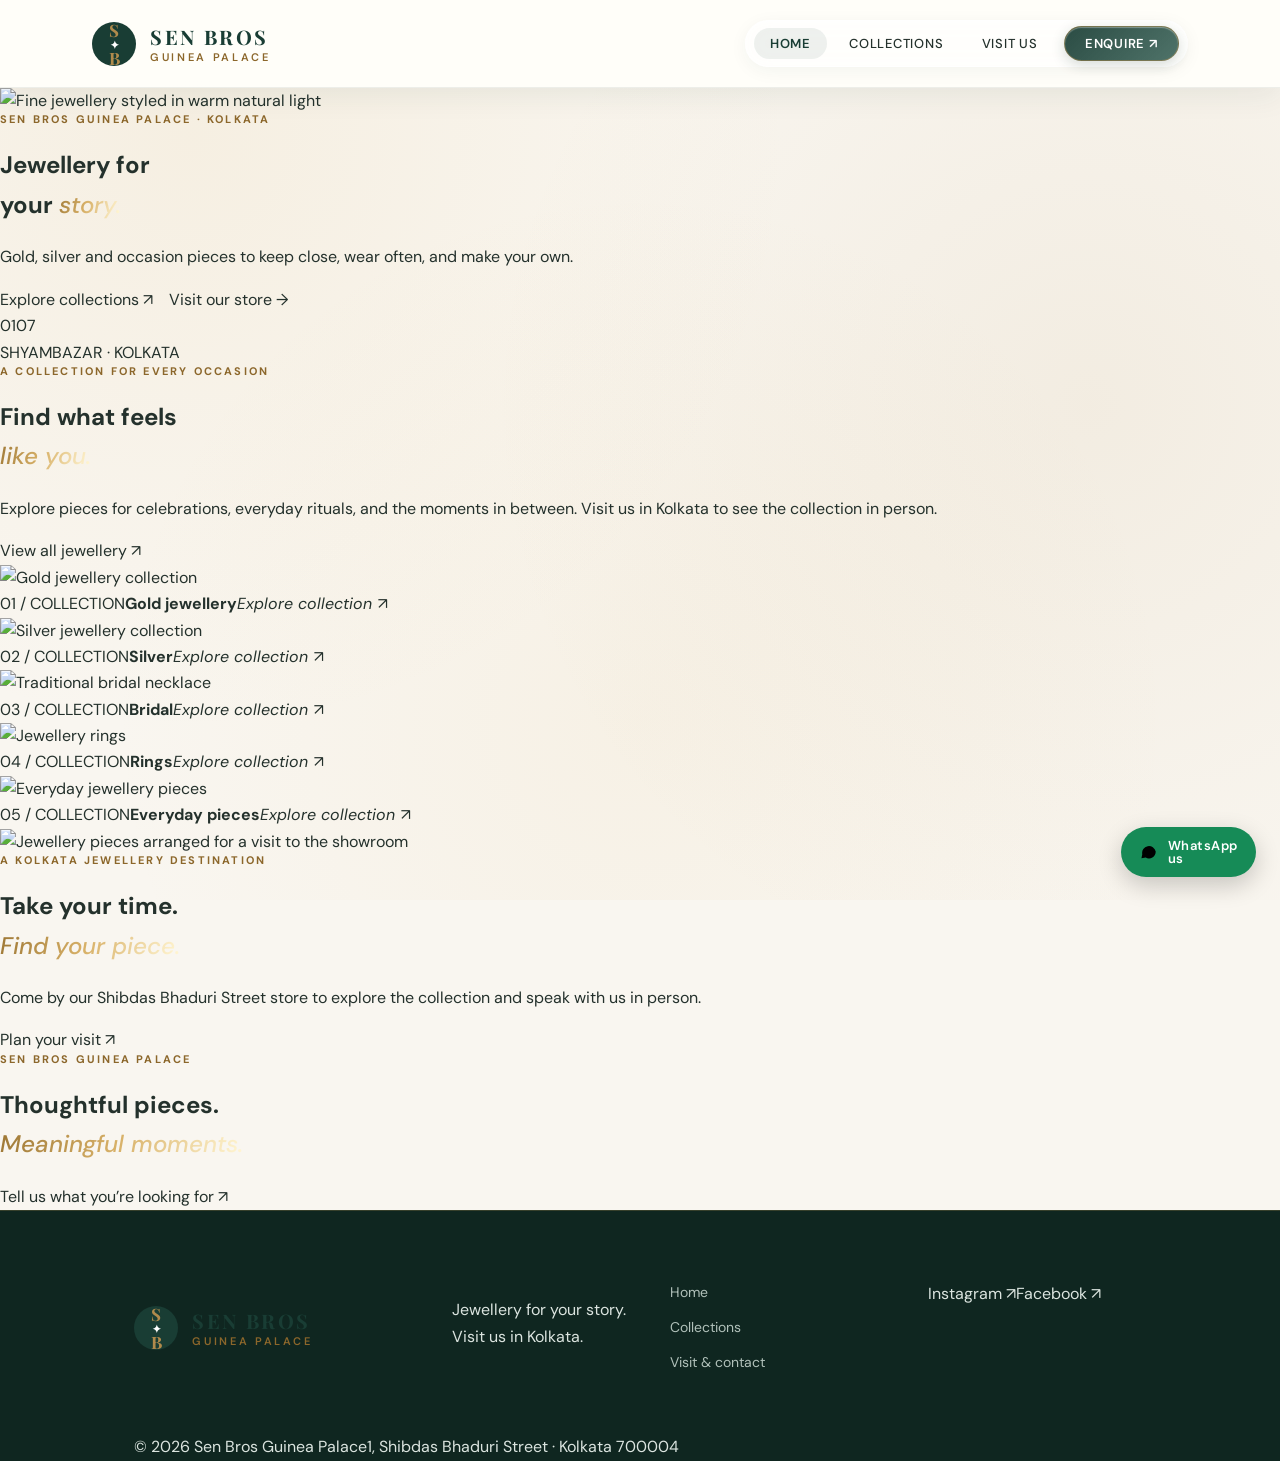
==== commit 3df8f540: "Publish Version 2 website: update index.html" ====
--- a/index.html
+++ b/index.html
@@ -1,320 +1,71 @@
-<!doctype html>
-<html lang="en">
-<head>
-  <meta charset="utf-8">
-  <meta name="viewport" content="width=device-width, initial-scale=1">
-  <meta name="theme-color" content="#193d34">
-  <meta name="description" content="Explore gold, silver, bridal, rings and everyday jewellery at Sen Bros Guinea Palace, Kolkata. Visit our flagship store at Shibdas Bhaduri Street.">
-  <title>Sen Bros Guinea Palace | Jewellery, made for your moments</title>
-  <link rel="canonical" href="https://anjansenn-creator.github.io/senbrosguineapalace/">
-  <meta property="og:type" content="website">
-  <meta property="og:site_name" content="Sen Bros Guinea Palace">
-  <meta property="og:title" content="Sen Bros Guinea Palace | Jewellery, made for your moments">
-  <meta property="og:description" content="Explore gold, silver, bridal, rings and everyday jewellery at Sen Bros Guinea Palace, Kolkata. Visit our flagship store at Shibdas Bhaduri Street.">
-  <meta property="og:url" content="https://anjansenn-creator.github.io/senbrosguineapalace/">
-  <meta property="og:image" content="https://images.unsplash.com/photo-1617038220319-276d3cfab638?auto=format&fit=crop&w=1200&q=85">
-  <meta name="twitter:card" content="summary_large_image">
-  <meta name="twitter:title" content="Sen Bros Guinea Palace | Jewellery, made for your moments">
-  <meta name="twitter:description" content="Explore gold, silver, bridal, rings and everyday jewellery at Sen Bros Guinea Palace, Kolkata. Visit our flagship store at Shibdas Bhaduri Street.">
-  <meta name="twitter:image" content="https://images.unsplash.com/photo-1617038220319-276d3cfab638?auto=format&fit=crop&w=1200&q=85">
-  <link rel="preconnect" href="https://fonts.googleapis.com">
-  <link rel="preconnect" href="https://fonts.gstatic.com" crossorigin>
-  <link href="https://fonts.googleapis.com/css2?family=DM+Sans:wght@400;500;600;700&family=Playfair+Display:ital,wght@0,500;0,600;0,700;1,400;1,500&display=swap" rel="stylesheet">
-  <link rel="stylesheet" href="styles.css">
-  <script type="application/ld+json">
-  {
-    "@context": "https://schema.org",
-    "@type": "JewelryStore",
-    "name": "Sen Bros Guinea Palace",
-    "url": "https://anjansenn-creator.github.io/senbrosguineapalace/",
-    "image": "https://images.unsplash.com/photo-1617038220319-276d3cfab638?auto=format&fit=crop&w=1200&q=85",
-    "description": "Gold, silver, bridal, rings and everyday jewellery in Kolkata.",
-    "telephone": "+91 74399 66356",
-    "email": "anjansenn@gmail.com",
-    "address": {
-      "@type": "PostalAddress",
-      "streetAddress": "1, Shibdas Bhaduri Street",
-      "addressLocality": "Kolkata",
-      "postalCode": "700004",
-      "addressRegion": "West Bengal",
-      "addressCountry": "IN"
-    },
-    "hasMap": "https://www.google.com/maps/search/?api=1&query=1%2C+Shibdas+Bhaduri+Street%2C+Kolkata+700004",
-    "contactPoint": [{"@type":"ContactPoint","telephone":"+91 98301 53504","contactType":"customer service"}]
-  }
-  </script>
-</head>
-<body>
-  <header class="site-header">
-    <a class="brand" href="index.html" aria-label="Sen Bros Guinea Palace home">
-      <span class="brand-mark">S<span>&amp;</span>B</span>
-      <span class="brand-name">SEN BROS GUINEA PALACE<small>Manufacturing Jewellers · Kolkata</small></span>
-    </a>
-    <button class="menu-toggle" aria-label="Open navigation" aria-expanded="false">☰</button>
-    <nav class="main-nav">
-      <a class="active" href="index.html">Home</a>
-      <a href="products.html">Jewellery</a>
-      <a href="contact.html">Contact</a>
-      <a class="nav-cta" href="tel:+917439966356">Call Now</a>
-    </nav>
-  </header>
+<!doctype html>
+<html lang="en">
+<head>
+  <meta charset="utf-8">
+  <meta name="viewport" content="width=device-width, initial-scale=1">
+  <meta name="theme-color" content="#162f29">
+  <meta name="description" content="Explore gold, silver, bridal, rings and everyday jewellery at Sen Bros Guinea Palace in Kolkata. Visit our jewellery store or send an enquiry.">
+  <title>Sen Bros Guinea Palace | Gold, Silver & Bridal Jewellery in Kolkata</title>
+  <link rel="canonical" href="https://anjansenn-creator.github.io/senbrosguineapalace/">
+  <meta property="og:type" content="website">
+  <meta property="og:site_name" content="Sen Bros Guinea Palace">
+  <meta property="og:title" content="Sen Bros Guinea Palace | Jewellery for your story">
+  <meta property="og:description" content="Gold, silver, bridal and everyday jewellery in Kolkata.">
+  <meta property="og:url" content="https://anjansenn-creator.github.io/senbrosguineapalace/">
+  <meta property="og:image" content="https://images.unsplash.com/photo-1617038220319-276d3cfab638?auto=format&fit=crop&w=1600&q=85">
+  <meta name="twitter:card" content="summary_large_image">
+  <meta name="twitter:title" content="Sen Bros Guinea Palace | Jewellery for your story">
+  <meta name="twitter:description" content="Gold, silver, bridal and everyday jewellery in Kolkata.">
+  <meta name="twitter:image" content="https://images.unsplash.com/photo-1617038220319-276d3cfab638?auto=format&fit=crop&w=1600&q=85">
+  <!-- Add the google-site-verification meta tag provided by Search Console here. -->
+  <link rel="preconnect" href="https://fonts.googleapis.com">
+  <link rel="preconnect" href="https://fonts.gstatic.com" crossorigin>
+  <link href="https://fonts.googleapis.com/css2?family=DM+Sans:wght@400;500;600;700&family=Playfair+Display:wght@500;600;700&display=swap" rel="stylesheet">
+  <link rel="stylesheet" href="styles.css">
+  <script type="application/ld+json">
+  {
+    "@context":"https://schema.org",
+    "@type":"JewelryStore",
+    "name":"Sen Bros Guinea Palace",
+    "url":"https://anjansenn-creator.github.io/senbrosguineapalace/",
+    "image":"https://images.unsplash.com/photo-1617038220319-276d3cfab638?auto=format&fit=crop&w=1600&q=85",
+    "description":"Gold, silver, bridal, rings and everyday jewellery in Kolkata.",
+    "telephone":"+91 74399 66356",
+    "email":"anjansenn@gmail.com",
+    "address":{"@type":"PostalAddress","streetAddress":"1, Shibdas Bhaduri Street","addressLocality":"Kolkata","postalCode":"700004","addressRegion":"West Bengal","addressCountry":"IN"},
+    "hasMap":"https://www.google.com/maps/search/?api=1&query=1%2C+Shibdas+Bhaduri+Street%2C+Kolkata+700004",
+    "contactPoint":[{"@type":"ContactPoint","telephone":"+91 98301 53504","contactType":"customer service"}]
+  }
+  </script>
+</head>
+<body>
+  <header class="site-header">
+    <a class="brand" href="index.html" aria-label="Sen Bros Guinea Palace home"><span class="brand-mark">S<span>✦</span>B</span><span class="brand-name">SEN BROS <small>GUINEA PALACE</small></span></a>
+    <button class="menu-toggle" aria-label="Open navigation" aria-expanded="false">☰</button>
+    <nav class="main-nav"><a class="active" href="index.html">Home</a><a href="products.html">Collections</a><a href="contact.html">Visit us</a><a class="nav-cta" href="contact.html#enquiry">Enquire <span>↗</span></a></nav>
+  </header>
+  <main>
+    <section class="modern-hero">
+      <img class="modern-hero-image" src="https://images.unsplash.com/photo-1617038220319-276d3cfab638?auto=format&fit=crop&w=2200&q=88" alt="Fine jewellery styled in warm natural light">
+      <div class="modern-hero-shade"></div>
+      <div class="modern-hero-content"><p class="eyebrow eyebrow-light">SEN BROS GUINEA PALACE · KOLKATA</p><h1>Jewellery for<br>your <em>story.</em></h1><p>Gold, silver and occasion pieces to keep close, wear often, and make your own.</p><div class="hero-actions"><a class="button button-light" href="products.html">Explore collections <span>↗</span></a><a class="hero-secondary" href="contact.html">Visit our store <span>→</span></a></div></div>
+      <div class="hero-index"><span>01</span><i></i><span>07</span></div>
+      <div class="hero-location"><span class="location-dot"></span> SHYAMBAZAR · KOLKATA</div>
+    </section>
+    <section class="collection-intro page-wrap"><div><p class="eyebrow">A COLLECTION FOR EVERY OCCASION</p><h2>Find what feels<br><em>like you.</em></h2></div><div class="intro-aside"><p>Explore pieces for celebrations, everyday rituals, and the moments in between. Visit us in Kolkata to see the collection in person.</p><a class="underlined-link" href="products.html">View all jewellery <span>↗</span></a></div></section>
+    <section class="home-collections page-wrap" aria-label="Featured jewellery collections">
+      <a class="feature-card feature-large" href="products.html#gold"><img src="https://images.unsplash.com/photo-1611652022419-a9419f74343d?auto=format&fit=crop&w=1200&q=85" alt="Gold jewellery collection"><span class="feature-count">01 / COLLECTION</span><span class="feature-caption"><b>Gold jewellery</b><i>Explore collection <span>↗</span></i></span></a>
+      <a class="feature-card" href="products.html#silver"><img src="https://images.unsplash.com/photo-1611652022419-a9419f74343d?auto=format&fit=crop&w=900&q=85&sat=-35" alt="Silver jewellery collection"><span class="feature-count">02 / COLLECTION</span><span class="feature-caption"><b>Silver</b><i>Explore collection <span>↗</span></i></span></a>
+      <a class="feature-card" href="products.html#bridal"><img src="https://images.unsplash.com/photo-1599643478518-a784e5dc4c8f?auto=format&fit=crop&w=900&q=85" alt="Traditional bridal necklace"><span class="feature-count">03 / COLLECTION</span><span class="feature-caption"><b>Bridal</b><i>Explore collection <span>↗</span></i></span></a>
+      <a class="feature-card" href="products.html#rings"><img src="https://images.unsplash.com/photo-1605100804763-247f67b3557e?auto=format&fit=crop&w=900&q=85" alt="Jewellery rings"><span class="feature-count">04 / COLLECTION</span><span class="feature-caption"><b>Rings</b><i>Explore collection <span>↗</span></i></span></a>
+      <a class="feature-card" href="products.html#everyday"><img src="https://images.unsplash.com/photo-1611591437281-460bfbe1220a?auto=format&fit=crop&w=900&q=85" alt="Everyday jewellery pieces"><span class="feature-count">05 / COLLECTION</span><span class="feature-caption"><b>Everyday pieces</b><i>Explore collection <span>↗</span></i></span></a>
+    </section>
+    <section class="visit-panel"><div class="visit-panel-image"><img src="https://images.unsplash.com/photo-1515562141207-7a88fb7ce338?auto=format&fit=crop&w=1200&q=85" alt="Jewellery pieces arranged for a visit to the showroom"></div><div class="visit-panel-copy"><p class="eyebrow eyebrow-light">A KOLKATA JEWELLERY DESTINATION</p><h2>Take your time.<br><em>Find your piece.</em></h2><p>Come by our Shibdas Bhaduri Street store to explore the collection and speak with us in person.</p><a class="button button-outline-light" href="contact.html">Plan your visit <span>↗</span></a></div></section>
+    <section class="closing-note page-wrap"><p class="eyebrow">SEN BROS GUINEA PALACE</p><h2>Thoughtful pieces.<br><em>Meaningful moments.</em></h2><a class="underlined-link" href="contact.html#enquiry">Tell us what you’re looking for <span>↗</span></a></section>
+  </main>
+  <footer class="site-footer"><div class="footer-top"><a class="brand brand-footer" href="index.html"><span class="brand-mark">S<span>✦</span>B</span><span class="brand-name">SEN BROS <small>GUINEA PALACE</small></span></a><p>Jewellery for your story.<br>Visit us in Kolkata.</p><div class="footer-nav"><a href="index.html">Home</a><a href="products.html">Collections</a><a href="contact.html">Visit & contact</a></div><div class="footer-social"><a href="#">Instagram ↗</a><a href="#">Facebook ↗</a></div></div><div class="footer-bottom"><span>© <span data-year></span> Sen Bros Guinea Palace</span><span>1, Shibdas Bhaduri Street · Kolkata 700004</span></div></footer>
+  <a class="whatsapp-float" href="https://wa.me/917439966356" target="_blank" rel="noopener" aria-label="Chat with Sen Bros Guinea Palace on WhatsApp"><svg class="wa-icon" aria-hidden="true" viewBox="0 0 24 24"><path d="M20.5 11.8a8.3 8.3 0 0 1-12.3 7.3L3 20l1-5a8.3 8.3 0 1 1 16.5-3.2Z"/><path d="M8.6 8.2c.2-.4.4-.4.7-.4h.5c.2 0 .3.1.4.4l.7 1.6c.1.2 0 .4-.1.6l-.5.6c-.1.1-.2.3 0 .5.3.5.8 1 1.3 1.3.2.1.4.1.5-.1l.6-.7c.2-.2.3-.2.6-.1l1.5.7c.3.1.4.2.4.4 0 .3-.1 1-.6 1.4-.5.4-1.1.6-1.7.5-.7-.1-1.6-.5-2.7-1.4-1.3-1.1-2.1-2.4-2.3-3.3-.2-.8 0-1.5.7-2Z"/></svg><span>WhatsApp us</span></a>
+  <script src="script.js"></script>
+</body>
+</html>
 
-  <main>
-    <section class="hero">
-      <div class="hero-copy">
-        <p class="eyebrow">SEN BROS GUINEA PALACE · KOLKATA</p>
-        <h1>Made to be part<br>of your <em>story.</em></h1>
-        <p class="hero-lead">Jewellery for life’s quiet gestures and grand milestones. Hand-selected, masterfully finished, and crafted with authentic Bengali artistry in Kolkata.</p>
-        <div class="hero-actions">
-          <a class="btn primary" href="products.html">Explore Collection</a>
-          <a class="btn secondary" href="contact.html">Visit Store</a>
-        </div>
-      </div>
-      <div class="hero-visual">
-        <img src="https://images.unsplash.com/photo-1617038220319-276d3cfab638?auto=format&fit=crop&w=1300&q=85" alt="Elegant gold jewellery set displayed at Sen Bros Guinea Palace, Kolkata" fetchpriority="high">
-      </div>
-    </section>
-
-    <!-- Trust & Craftsmanship Strip -->
-    <section class="trust-strip" aria-label="Quality guarantees">
-      <div class="trust-item">
-        <span class="trust-icon">✦</span>
-        <div>
-          <b>BIS 916 Hallmarked</b>
-          <p>Certified 100% purity with HUID</p>
-        </div>
-      </div>
-      <div class="trust-item">
-        <span class="trust-icon">✦</span>
-        <div>
-          <b>Artisanal Karigari</b>
-          <p>Handcrafted by master Bengal artisans</p>
-        </div>
-      </div>
-      <div class="trust-item">
-        <span class="trust-icon">✦</span>
-        <div>
-          <b>Custom Bespoke Orders</b>
-          <p>Tailored sizing, designs & remakes</p>
-        </div>
-      </div>
-      <div class="trust-item">
-        <span class="trust-icon">✦</span>
-        <div>
-          <b>Transparent Pricing</b>
-          <p>Clear gold rate & making breakdown</p>
-        </div>
-      </div>
-    </section>
-
-    <section class="intro section-pad">
-      <p class="eyebrow">A PLACE FOR EVERY OCCASION</p>
-      <h2>Find the piece that<br><em>feels like you.</em></h2>
-      <p class="intro-text">From traditional Bengali gold craft to light everyday wear, our designs bring warmth, clarity, and enduring finish to every moment.</p>
-    </section>
-
-    <!-- Signature 3D Jewellery Showcase Carousel -->
-    <section class="designs-carousel-section" aria-label="Signature Jewellery Showcase">
-      <div class="carousel-header">
-        <div>
-          <p class="eyebrow">HANDCRAFTED 3D SHOWCASE</p>
-          <h2 class="carousel-heading">Signature <em>Creations</em></h2>
-          <p class="carousel-subheading">Explore our latest handcrafted bridal and fine jewellery designs.</p>
-        </div>
-        <div class="carousel-controls">
-          <button class="carousel-arrow" id="carouselPrev" aria-label="Previous designs">←</button>
-          <button class="carousel-arrow" id="carouselNext" aria-label="Next designs">→</button>
-        </div>
-      </div>
-
-      <div class="carousel-track" id="jewelleryTrack">
-        <!-- 1. Bengali Filigree Choker -->
-        <article class="design-card">
-          <div class="card-img-wrap">
-            <span class="purity-badge">22K Gold</span>
-            <img src="images/choker-filigree-3d.jpg" alt="22K Pure Gold Filigree Bridal Choker Necklace" width="400" height="400" fetchpriority="high">
-          </div>
-          <div class="card-info">
-            <h3>Filigree Bridal Choker</h3>
-            <p class="spec">Traditional Bengali Ratan Choor Wirework</p>
-            <a class="card-enquire" href="https://wa.me/917439966356?text=Hi%2C%20I%20am%20interested%20in%20the%2022K%20Filigree%20Bridal%20Choker%20from%20your%20website" target="_blank" rel="noopener">Enquire on WhatsApp</a>
-          </div>
-        </article>
-
-        <!-- 2. Antique Peacock Bala -->
-        <article class="design-card">
-          <div class="card-img-wrap">
-            <span class="purity-badge">22K Guinea Gold</span>
-            <img src="images/peacock-bala-3d.jpg" alt="Antique Gold Mayur Peacock Bala Bangles" width="400" height="400" fetchpriority="high">
-          </div>
-          <div class="card-info">
-            <h3>Antique Mayur Bala</h3>
-            <p class="spec">Handcrafted Peacock Motif with Rubies</p>
-            <a class="card-enquire" href="https://wa.me/917439966356?text=Hi%2C%20I%20am%20interested%20in%20the%20Antique%20Mayur%20Bala%20from%20your%20website" target="_blank" rel="noopener">Enquire on WhatsApp</a>
-          </div>
-        </article>
-
-        <!-- 3. Kundan & Pearl Jhumka -->
-        <article class="design-card">
-          <div class="card-img-wrap">
-            <span class="purity-badge">Kundan &amp; Pearls</span>
-            <img src="images/kundan-jhumka-3d.jpg" alt="Royal Kundan and Pearl Bridal Jhumka Earrings" width="400" height="400" loading="lazy" decoding="async">
-          </div>
-          <div class="card-info">
-            <h3>Royal Kundan Jhumka</h3>
-            <p class="spec">Tiered Chandelier Bell with Pearls</p>
-            <a class="card-enquire" href="https://wa.me/917439966356?text=Hi%2C%20I%20am%20interested%20in%20the%20Royal%20Kundan%20Jhumka%20from%20your%20website" target="_blank" rel="noopener">Enquire on WhatsApp</a>
-          </div>
-        </article>
-
-        <!-- 4. Emerald & Diamond Ring -->
-        <article class="design-card">
-          <div class="card-img-wrap">
-            <span class="purity-badge">18K Diamond</span>
-            <img src="images/emerald-ring-3d.jpg" alt="Emerald and Brilliant Diamond Halo Cocktail Ring" width="400" height="400" loading="lazy" decoding="async">
-          </div>
-          <div class="card-info">
-            <h3>Emerald Halo Ring</h3>
-            <p class="spec">Colombian Emerald with Pavé Diamonds</p>
-            <a class="card-enquire" href="https://wa.me/917439966356?text=Hi%2C%20I%20am%20interested%20in%20the%20Emerald%20Halo%20Ring%20from%20your%20website" target="_blank" rel="noopener">Enquire on WhatsApp</a>
-          </div>
-        </article>
-      </div>
-    </section>
-
-    <section class="category-grid" aria-label="Shop jewellery categories">
-      <a class="category-card category-tall" href="products.html#gold">
-        <img src="https://images.unsplash.com/photo-1611652022419-a9419f74343d?auto=format&fit=crop&w=850&q=80" alt="Gold Jewellery" loading="lazy">
-        <div class="category-overlay"><span>GOLD COLLECTION</span><h3>Heritage Gold</h3></div>
-      </a>
-      <a class="category-card category-green" href="products.html#bridal">
-        <img src="https://images.unsplash.com/photo-1599643478518-a784e5dc4c8f?auto=format&fit=crop&w=850&q=80" alt="Bridal Sets" loading="lazy">
-        <div class="category-overlay"><span>BRIDAL &amp; FESTIVE</span><h3>Bridal Elegance</h3></div>
-      </a>
-      <a class="category-card category-wide" href="products.html#everyday">
-        <img src="https://images.unsplash.com/photo-1611591437281-460bfbe1220a?auto=format&fit=crop&w=1200&q=80" alt="Everyday Wear" loading="lazy">
-        <div class="category-overlay"><span>MODERN ESSENTIALS</span><h3>Everyday Fine</h3></div>
-      </a>
-      <a class="category-card" href="products.html#bangles">
-        <img src="https://images.unsplash.com/photo-1611591437281-460bfbe1220a?auto=format&fit=crop&w=850&q=80" alt="Bangles &amp; Kada" loading="lazy">
-        <div class="category-overlay"><span>CLASSIC WRISTWEAR</span><h3>Bangles</h3></div>
-      </a>
-      <a class="category-card" href="products.html#necklaces">
-        <img src="https://images.unsplash.com/photo-1535632066927-ab7c9ab60908?auto=format&fit=crop&w=850&q=80" alt="Gold Necklaces" loading="lazy">
-        <div class="category-overlay"><span>STATEMENT PIECES</span><h3>Necklaces</h3></div>
-      </a>
-      <a class="category-card" href="products.html#silver">
-        <img src="https://images.unsplash.com/photo-1611652022419-a9419f74343d?auto=format&fit=crop&w=850&q=80" alt="Silver Jewellery" loading="lazy">
-        <div class="category-overlay"><span>SILVER ARTISTRY</span><h3>Silver Collection</h3></div>
-      </a>
-      <a class="category-card" href="products.html#rings">
-        <img src="https://images.unsplash.com/photo-1605100804763-247f67b3557e?auto=format&fit=crop&w=850&q=80" alt="Rings" loading="lazy">
-        <div class="category-overlay"><span>PRECIOUS RINGS</span><h3>Rings &amp; Bands</h3></div>
-      </a>
-    </section>
-
-    <section class="visit-band">
-      <div>
-        <p class="eyebrow">YOUR KOLKATA JEWELLERY DESTINATION</p>
-        <h2>Come in. Take your time.</h2>
-        <p>Our team at Shibdas Bhaduri Street will guide you through custom designs, gold purity certification, and perfect sizing.</p>
-        <a class="btn primary light" href="contact.html">Get Directions &amp; Contact</a>
-      </div>
-    </section>
-
-    <section class="promise section-pad">
-      <div>
-        <span class="promise-icon">✳</span>
-        <p class="eyebrow">A PERSONAL TOUCH</p>
-        <h2>Chosen with care.<br><em>Worn with pride.</em></h2>
-        <p>Every order is handled with the personal attention of a family business. Stop by our showroom or reach out directly over phone or WhatsApp for personalized assistance.</p>
-      </div>
-    </section>
-  </main>
-
-  <!-- Modernized Luxury Footer -->
-  <footer class="site-footer">
-    <div class="footer-top">
-      <!-- Col 1: Brand & Heritage -->
-      <div class="footer-col brand-col">
-        <a class="brand brand-footer" href="index.html" aria-label="Sen Bros Guinea Palace Home">
-          <span class="brand-mark">S<span>&amp;</span>B</span>
-          <span class="brand-name">SEN BROS GUINEA PALACE<small>Manufacturing Jewellers · Kolkata</small></span>
-        </a>
-        <p class="footer-tagline">
-          Crafting fine 22K Guinea gold, heirloom bridal sets, and timeless jewellery in the heart of Kolkata with authentic Bengali artistry.
-        </p>
-        <div class="footer-badge">
-          <span class="badge-icon">✦</span>
-          <span>BIS 916 Hallmarked &amp; HUID Certified</span>
-        </div>
-      </div>
-
-      <!-- Col 2: Collections -->
-      <div class="footer-col">
-        <h4 class="footer-heading">Collections</h4>
-        <ul class="footer-nav">
-          <li><a href="products.html#gold">Heritage Gold</a></li>
-          <li><a href="products.html#bridal">Bridal &amp; Festive</a></li>
-          <li><a href="products.html#bangles">Bangles &amp; Mayur Bala</a></li>
-          <li><a href="products.html#necklaces">Chokers &amp; Neckpieces</a></li>
-          <li><a href="products.html#rings">Rings &amp; Diamonds</a></li>
-          <li><a href="products.html#silver">925 Silver Collection</a></li>
-        </ul>
-      </div>
-
-      <!-- Col 3: Showroom & Timings -->
-      <div class="footer-col">
-        <h4 class="footer-heading">Showroom Visit</h4>
-        <address class="footer-address">
-          <strong>Sen Bros Guinea Palace</strong><br>
-          1, Shibdas Bhaduri Street<br>
-          Shyambazar, Fariapukur<br>
-          Kolkata, West Bengal 700004
-        </address>
-        <p class="footer-hours">
-          <span>Mon – Sat:</span> 11:00 AM – 8:00 PM<br>
-          <span>Sunday:</span> By Appointment
-        </p>
-        <a class="footer-map-link" href="https://www.google.com/maps/search/?api=1&query=1%2C+Shibdas+Bhaduri+Street%2C+Kolkata+700004" target="_blank" rel="noopener">
-          View on Google Maps →
-        </a>
-      </div>
-
-      <!-- Col 4: Direct Enquiries & Concierge -->
-      <div class="footer-col">
-        <h4 class="footer-heading">Connect With Us</h4>
-        <p class="footer-connect-desc">Need assistance with custom orders, gold purity testing, or bridal sizing?</p>
-        <div class="footer-contact-links">
-          <a class="footer-contact-pill" href="tel:+917439966356">
-            <span class="pill-icon">📞</span> +91 74399 66356
-          </a>
-          <a class="footer-contact-pill" href="tel:+919830153504">
-            <span class="pill-icon">📞</span> +91 98301 53504
-          </a>
-          <a class="footer-contact-pill whatsapp-pill" href="https://wa.me/917439966356" target="_blank" rel="noopener">
-            <span class="pill-icon">💬</span> Message on WhatsApp
-          </a>
-        </div>
-      </div>
-    </div>
-
-    <!-- Bottom Bar -->
-    <div class="footer-bottom-bar">
-      <p>© <span data-year>2026</span> Sen Bros Guinea Palace. All rights reserved.</p>
-      <div class="footer-bottom-links">
-        <span>Handcrafted in Kolkata</span>
-        <span class="dot-sep">•</span>
-        <a href="contact.html">Store Policies &amp; Enquiries</a>
-      </div>
-    </div>
-  </footer>
-
-  <a class="whatsapp-float" href="https://wa.me/917439966356" target="_blank" rel="noopener" aria-label="Chat with Sen Bros Guinea Palace on WhatsApp">
-    <svg width="24" height="24" viewBox="0 0 24 24" fill="none" stroke="currentColor" stroke-width="2" stroke-linecap="round" stroke-linejoin="round"><path d="M21 11.5a8.38 8.38 0 0 1-.9 3.8 8.5 8.5 0 0 1-7.6 4.7 8.38 8.38 0 0 1-3.8-.9L3 21l1.9-5.7a8.38 8.38 0 0 1-.9-3.8 8.5 8.5 0 0 1 4.7-7.6 8.38 8.38 0 0 1 3.8-.9h.5a8.48 8.48 0 0 1 8 8v.5z"/></svg>
-    <span>Chat with us</span>
-  </a>
-
-  <script src="script.js"></script>
-</body>
-</html>
